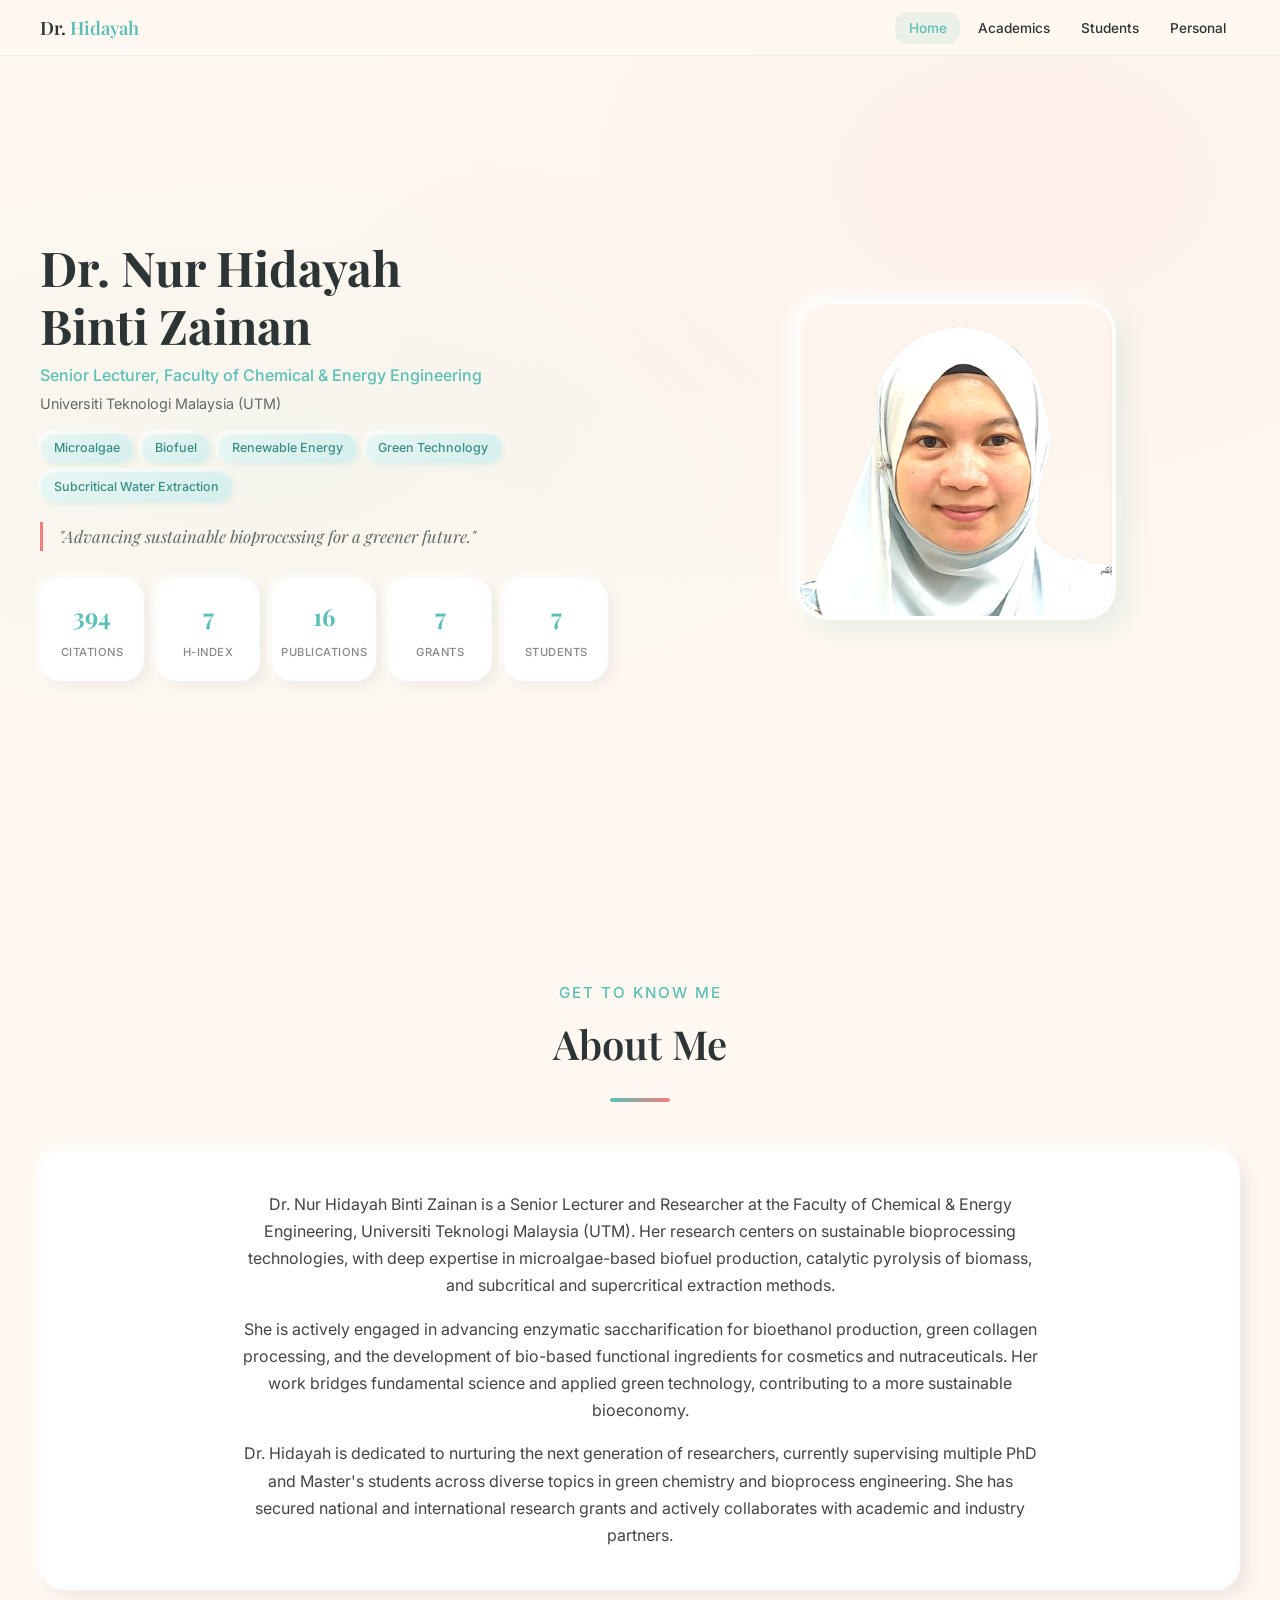
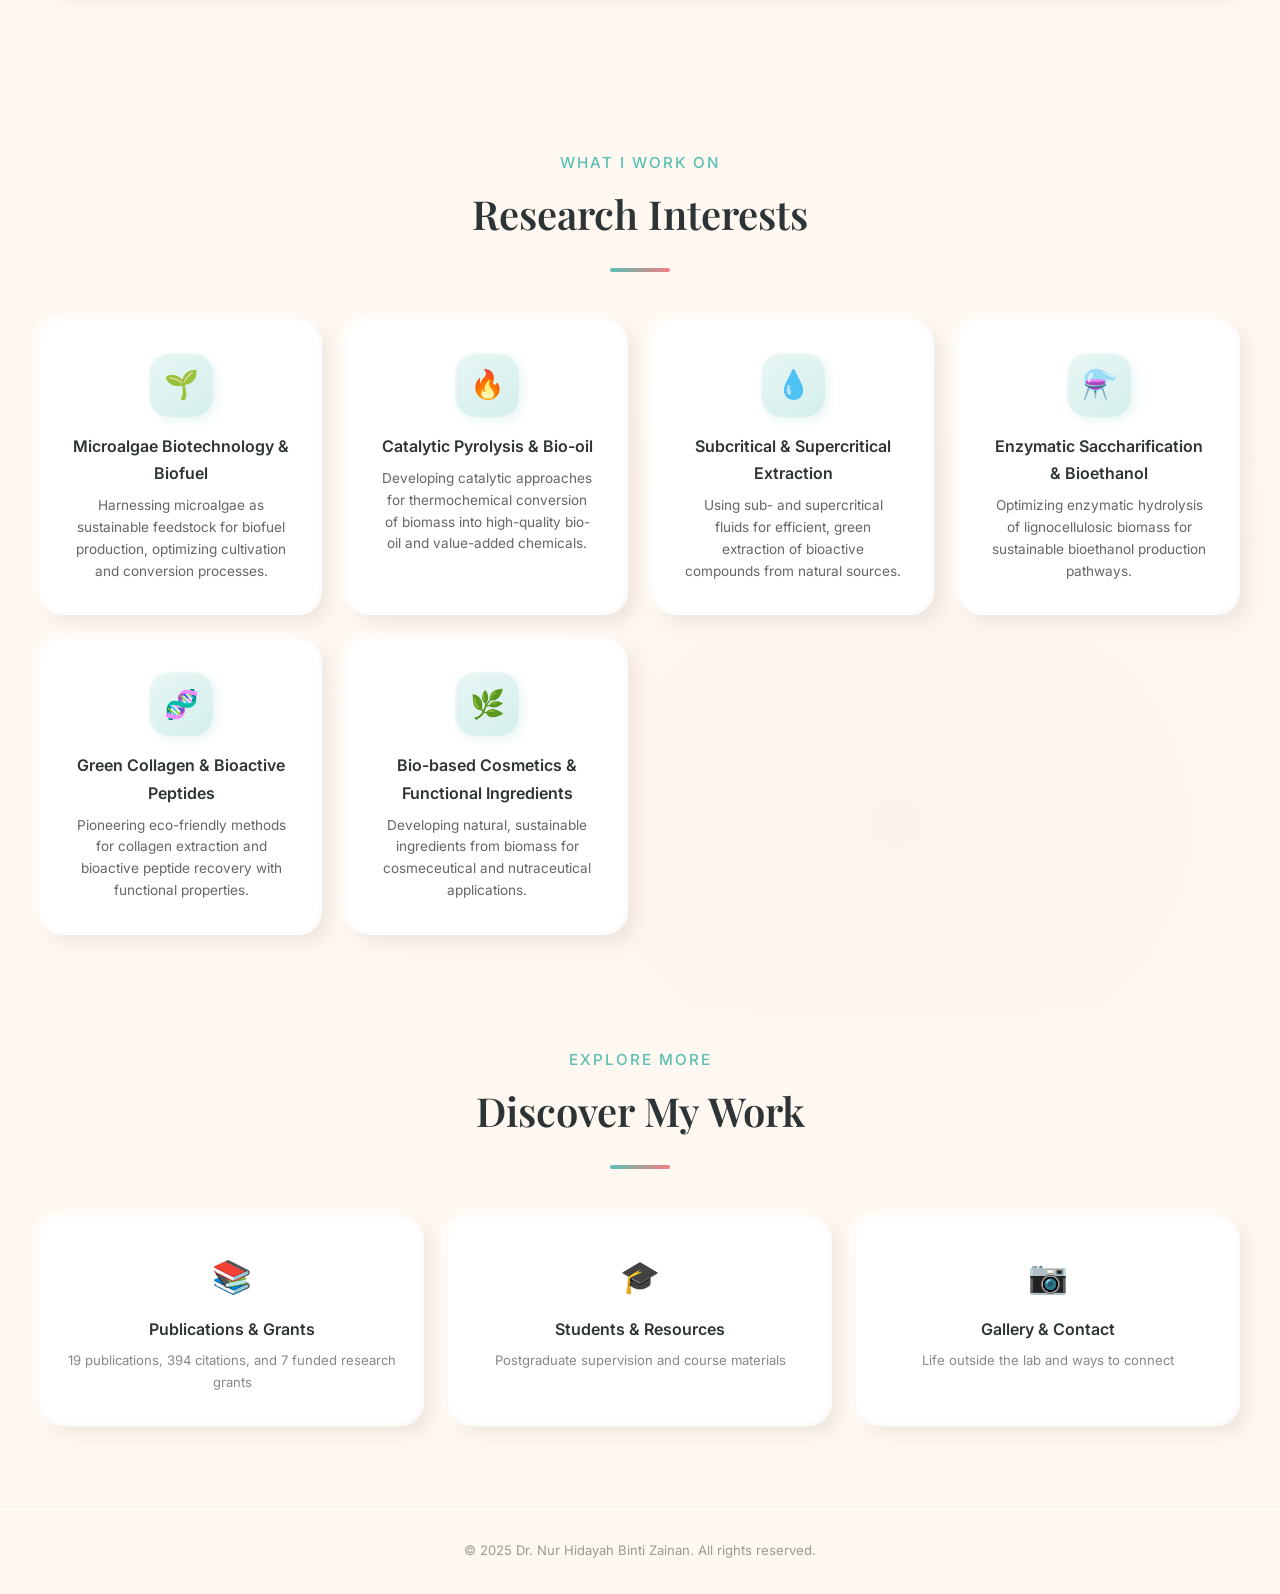
==== index.html @ 6f852b6f "Initial deploy: Dr. Nur Hidayah academic website Multi-page site with claymorphism design — Home, Ac" ====
<!DOCTYPE html>
<html lang="en">
<head>
  <meta charset="UTF-8" />
  <meta name="viewport" content="width=device-width, initial-scale=1.0" />
  <title>Dr. Nur Hidayah Binti Zainan — Senior Lecturer &amp; Researcher, UTM</title>
  <meta name="description" content="Academic profile of Dr. Nur Hidayah Binti Zainan, Senior Lecturer at Universiti Teknologi Malaysia specializing in microalgae biotechnology, biofuel, and green technology." />
  <link rel="preconnect" href="https://fonts.googleapis.com" />
  <link rel="preconnect" href="https://fonts.gstatic.com" crossorigin />
  <link href="https://fonts.googleapis.com/css2?family=Inter:wght@300;400;500;600;700&family=Playfair+Display:wght@500;600;700&display=swap" rel="stylesheet" />
  <link rel="stylesheet" href="styles.css" />
</head>
<body>

  <nav class="navbar" id="navbar">
    <div class="nav-inner">
      <a href="index.html" class="nav-brand">Dr. <span>Hidayah</span></a>
      <ul class="nav-links" id="navLinks">
        <li><a href="index.html">Home</a></li>
        <li><a href="academics.html">Academics</a></li>
        <li><a href="students.html">Students</a></li>
        <li><a href="personal.html">Personal</a></li>
      </ul>
      <button class="nav-toggle" id="navToggle" aria-label="Toggle navigation">
        <span></span><span></span><span></span>
      </button>
    </div>
  </nav>

  <!-- ===== HERO ===== -->
  <section class="hero" id="hero">
    <div class="container">
      <div class="hero-grid">
        <div class="hero-content">
          <h1>Dr. Nur Hidayah<br/>Binti Zainan</h1>
          <p class="title-line">Senior Lecturer, Faculty of Chemical &amp; Energy Engineering</p>
          <p class="affiliation">Universiti Teknologi Malaysia (UTM)</p>
          <div class="hero-keywords">
            <span class="keyword-tag">Microalgae</span>
            <span class="keyword-tag">Biofuel</span>
            <span class="keyword-tag">Renewable Energy</span>
            <span class="keyword-tag">Green Technology</span>
            <span class="keyword-tag">Subcritical Water Extraction</span>
          </div>
          <p class="hero-tagline">"Advancing sustainable bioprocessing for a greener future."</p>
          <div class="stat-cards">
            <div class="stat-card"><span class="stat-number">394</span><span class="stat-label">Citations</span></div>
            <div class="stat-card"><span class="stat-number">7</span><span class="stat-label">h-index</span></div>
            <div class="stat-card"><span class="stat-number">16</span><span class="stat-label">Publications</span></div>
            <div class="stat-card"><span class="stat-number">7</span><span class="stat-label">Grants</span></div>
            <div class="stat-card"><span class="stat-number">7</span><span class="stat-label">Students</span></div>
          </div>
        </div>
        <div class="hero-photo-wrapper">
          <img src="Profile_pic.png" alt="Dr. Nur Hidayah Binti Zainan" class="hero-photo" />
        </div>
      </div>
    </div>
  </section>

  <!-- ===== ABOUT ===== -->
  <section class="about" id="about">
    <div class="container">
      <div class="section-header reveal">
        <p class="section-subtitle">Get to Know Me</p>
        <h2 class="section-title">About Me</h2>
        <div class="underline-accent"></div>
      </div>
      <div class="about-card clay reveal">
        <div class="about-content">
          <p>Dr. Nur Hidayah Binti Zainan is a Senior Lecturer and Researcher at the Faculty of Chemical &amp; Energy Engineering, Universiti Teknologi Malaysia (UTM). Her research centers on sustainable bioprocessing technologies, with deep expertise in microalgae-based biofuel production, catalytic pyrolysis of biomass, and subcritical and supercritical extraction methods.</p>
          <p>She is actively engaged in advancing enzymatic saccharification for bioethanol production, green collagen processing, and the development of bio-based functional ingredients for cosmetics and nutraceuticals. Her work bridges fundamental science and applied green technology, contributing to a more sustainable bioeconomy.</p>
          <p>Dr. Hidayah is dedicated to nurturing the next generation of researchers, currently supervising multiple PhD and Master's students across diverse topics in green chemistry and bioprocess engineering. She has secured national and international research grants and actively collaborates with academic and industry partners.</p>
        </div>
      </div>
    </div>
  </section>

  <!-- ===== RESEARCH INTERESTS ===== -->
  <section class="research" id="research">
    <div class="container">
      <div class="section-header reveal">
        <p class="section-subtitle">What I Work On</p>
        <h2 class="section-title">Research Interests</h2>
        <div class="underline-accent"></div>
      </div>
      <div class="research-grid">
        <div class="research-card clay reveal">
          <div class="research-icon">&#127793;</div>
          <h3>Microalgae Biotechnology &amp; Biofuel</h3>
          <p>Harnessing microalgae as sustainable feedstock for biofuel production, optimizing cultivation and conversion processes.</p>
        </div>
        <div class="research-card clay reveal">
          <div class="research-icon">&#128293;</div>
          <h3>Catalytic Pyrolysis &amp; Bio-oil</h3>
          <p>Developing catalytic approaches for thermochemical conversion of biomass into high-quality bio-oil and value-added chemicals.</p>
        </div>
        <div class="research-card clay reveal">
          <div class="research-icon">&#128167;</div>
          <h3>Subcritical &amp; Supercritical Extraction</h3>
          <p>Using sub- and supercritical fluids for efficient, green extraction of bioactive compounds from natural sources.</p>
        </div>
        <div class="research-card clay reveal">
          <div class="research-icon">&#9879;&#65039;</div>
          <h3>Enzymatic Saccharification &amp; Bioethanol</h3>
          <p>Optimizing enzymatic hydrolysis of lignocellulosic biomass for sustainable bioethanol production pathways.</p>
        </div>
        <div class="research-card clay reveal">
          <div class="research-icon">&#129516;</div>
          <h3>Green Collagen &amp; Bioactive Peptides</h3>
          <p>Pioneering eco-friendly methods for collagen extraction and bioactive peptide recovery with functional properties.</p>
        </div>
        <div class="research-card clay reveal">
          <div class="research-icon">&#127807;</div>
          <h3>Bio-based Cosmetics &amp; Functional Ingredients</h3>
          <p>Developing natural, sustainable ingredients from biomass for cosmeceutical and nutraceutical applications.</p>
        </div>
      </div>
    </div>
  </section>

  <!-- ===== EXPLORE MORE ===== -->
  <section class="quick-links">
    <div class="container">
      <div class="section-header reveal">
        <p class="section-subtitle">Explore More</p>
        <h2 class="section-title">Discover My Work</h2>
        <div class="underline-accent"></div>
      </div>
      <div class="quick-grid reveal">
        <a href="academics.html" class="quick-card clay">
          <div class="quick-icon">&#128218;</div>
          <h3>Publications &amp; Grants</h3>
          <p>19 publications, 394 citations, and 7 funded research grants</p>
        </a>
        <a href="students.html" class="quick-card clay">
          <div class="quick-icon">&#127891;</div>
          <h3>Students &amp; Resources</h3>
          <p>Postgraduate supervision and course materials</p>
        </a>
        <a href="personal.html" class="quick-card clay">
          <div class="quick-icon">&#128247;</div>
          <h3>Gallery &amp; Contact</h3>
          <p>Life outside the lab and ways to connect</p>
        </a>
      </div>
    </div>
  </section>

  <footer class="footer">
    <p>&copy; 2025 Dr. Nur Hidayah Binti Zainan. All rights reserved.</p>
  </footer>

  <script src="script.js"></script>
</body>
</html>
---- styles.css ----
/* ===== RESET & BASE ===== */
*, *::before, *::after { margin: 0; padding: 0; box-sizing: border-box; }
html { scroll-behavior: smooth; scroll-padding-top: 80px; }
body {
  font-family: 'Inter', sans-serif;
  background: #FFF8F0;
  color: #2D3436;
  line-height: 1.7;
  -webkit-font-smoothing: antialiased;
}

/* ===== CLAYMORPHISM UTILITIES ===== */
.clay {
  background: #FFFFFF;
  border-radius: 24px;
  box-shadow:
    8px 8px 16px rgba(45, 52, 54, 0.08),
    -4px -4px 12px rgba(255, 255, 255, 0.9),
    inset 2px 2px 4px rgba(255, 255, 255, 0.6),
    inset -1px -1px 3px rgba(45, 52, 54, 0.04);
  border: 1px solid rgba(255, 255, 255, 0.7);
}
.clay-teal {
  background: linear-gradient(145deg, #e8f6f4, #d4efec);
  border-radius: 24px;
  box-shadow:
    8px 8px 16px rgba(91, 191, 181, 0.15),
    -4px -4px 12px rgba(255, 255, 255, 0.8),
    inset 2px 2px 4px rgba(255, 255, 255, 0.5),
    inset -1px -1px 3px rgba(91, 191, 181, 0.08);
  border: 1px solid rgba(255, 255, 255, 0.6);
}
.clay-coral {
  background: linear-gradient(145deg, #fde8e4, #fad5cd);
  border-radius: 24px;
  box-shadow:
    8px 8px 16px rgba(240, 128, 128, 0.12),
    -4px -4px 12px rgba(255, 255, 255, 0.8),
    inset 2px 2px 4px rgba(255, 255, 255, 0.5),
    inset -1px -1px 3px rgba(240, 128, 128, 0.06);
  border: 1px solid rgba(255, 255, 255, 0.6);
}
.clay-gold {
  background: linear-gradient(145deg, #f5eddd, #efe5d0);
  border-radius: 24px;
  box-shadow:
    8px 8px 16px rgba(212, 168, 83, 0.12),
    -4px -4px 12px rgba(255, 255, 255, 0.8),
    inset 2px 2px 4px rgba(255, 255, 255, 0.5),
    inset -1px -1px 3px rgba(212, 168, 83, 0.06);
  border: 1px solid rgba(255, 255, 255, 0.6);
}

/* ===== TYPOGRAPHY ===== */
h1, h2, h3 { font-family: 'Playfair Display', serif; color: #2D3436; }
.section-title {
  font-size: clamp(1.75rem, 4vw, 2.5rem);
  font-weight: 600;
  margin-bottom: 0.5rem;
  position: relative;
  display: inline-block;
}
.section-subtitle {
  color: #5BBFB5;
  font-size: 0.95rem;
  font-weight: 500;
  text-transform: uppercase;
  letter-spacing: 2px;
  margin-bottom: 0.25rem;
}
.section-header {
  text-align: center;
  margin-bottom: 3rem;
}
.section-header .underline-accent {
  width: 60px;
  height: 4px;
  background: linear-gradient(90deg, #5BBFB5, #F08080);
  border-radius: 2px;
  margin: 0.75rem auto 0;
}

/* ===== NAVIGATION ===== */
.navbar {
  position: fixed;
  top: 0;
  left: 0;
  width: 100%;
  z-index: 1000;
  padding: 0.75rem 2rem;
  transition: all 0.35s ease;
  background: rgba(255, 248, 240, 0.85);
  backdrop-filter: blur(16px);
  -webkit-backdrop-filter: blur(16px);
  border-bottom: 1px solid rgba(91, 191, 181, 0.1);
}
.navbar.scrolled {
  box-shadow: 0 4px 20px rgba(45, 52, 54, 0.06);
}
.nav-inner {
  max-width: 1200px;
  margin: 0 auto;
  display: flex;
  align-items: center;
  justify-content: space-between;
}
.nav-brand {
  font-family: 'Playfair Display', serif;
  font-size: 1.15rem;
  font-weight: 600;
  color: #2D3436;
  text-decoration: none;
}
.nav-brand span { color: #5BBFB5; }
.nav-links { display: flex; gap: 0.25rem; list-style: none; }
.nav-links a {
  text-decoration: none;
  color: #2D3436;
  font-size: 0.85rem;
  font-weight: 500;
  padding: 0.5rem 0.85rem;
  border-radius: 12px;
  transition: all 0.25s ease;
}
.nav-links a:hover,
.nav-links a.active {
  background: rgba(91, 191, 181, 0.12);
  color: #5BBFB5;
}
.nav-toggle {
  display: none;
  flex-direction: column;
  gap: 5px;
  background: none;
  border: none;
  cursor: pointer;
  padding: 4px;
}
.nav-toggle span {
  width: 24px;
  height: 2.5px;
  background: #2D3436;
  border-radius: 2px;
  transition: all 0.3s ease;
}

/* ===== SECTIONS ===== */
section { padding: 5rem 1.5rem; }
.container { max-width: 1200px; margin: 0 auto; }

/* ===== PAGE BANNER (for sub-pages) ===== */
.page-banner {
  padding-top: 120px;
  padding-bottom: 3rem;
  text-align: center;
  background:
    radial-gradient(ellipse at 20% 50%, rgba(91, 191, 181, 0.06) 0%, transparent 50%),
    radial-gradient(ellipse at 80% 20%, rgba(240, 128, 128, 0.05) 0%, transparent 50%),
    #FFF8F0;
}
.page-banner h1 {
  font-size: clamp(2rem, 5vw, 2.75rem);
  margin-bottom: 0.5rem;
}
.page-banner .banner-desc {
  color: #666;
  font-size: 1rem;
  max-width: 600px;
  margin: 0 auto;
}
.page-banner .underline-accent {
  width: 60px;
  height: 4px;
  background: linear-gradient(90deg, #5BBFB5, #F08080);
  border-radius: 2px;
  margin: 1rem auto 0;
}

/* ===== HERO ===== */
.hero {
  min-height: 100vh;
  display: flex;
  align-items: center;
  padding-top: 100px;
  background:
    radial-gradient(ellipse at 20% 50%, rgba(91, 191, 181, 0.06) 0%, transparent 50%),
    radial-gradient(ellipse at 80% 20%, rgba(240, 128, 128, 0.05) 0%, transparent 50%),
    #FFF8F0;
}
.hero-grid {
  display: grid;
  grid-template-columns: 1fr 1fr;
  gap: 4rem;
  align-items: center;
}
.hero-photo-wrapper { display: flex; justify-content: center; }
.hero-photo {
  width: 320px;
  height: 320px;
  border-radius: 32px;
  object-fit: cover;
  box-shadow:
    12px 12px 24px rgba(91, 191, 181, 0.15),
    -6px -6px 16px rgba(255, 255, 255, 0.9),
    inset 3px 3px 6px rgba(255, 255, 255, 0.4),
    inset -2px -2px 4px rgba(45, 52, 54, 0.04);
  border: 4px solid rgba(255, 255, 255, 0.8);
}
.hero-content h1 { font-size: clamp(2rem, 5vw, 3rem); line-height: 1.2; margin-bottom: 0.5rem; }
.hero-content .title-line { font-family: 'Inter', sans-serif; font-size: 1rem; font-weight: 500; color: #5BBFB5; margin-bottom: 0.15rem; }
.hero-content .affiliation { font-size: 0.9rem; color: #666; margin-bottom: 1rem; }
.hero-keywords { display: flex; flex-wrap: wrap; gap: 0.5rem; margin-bottom: 1.25rem; }
.keyword-tag {
  background: linear-gradient(145deg, #e8f6f4, #d4efec);
  color: #3a8f85;
  padding: 0.3rem 0.85rem;
  border-radius: 20px;
  font-size: 0.78rem;
  font-weight: 500;
  box-shadow: 3px 3px 6px rgba(91, 191, 181, 0.1), -2px -2px 4px rgba(255, 255, 255, 0.8), inset 1px 1px 2px rgba(255, 255, 255, 0.5);
}
.hero-tagline {
  font-family: 'Playfair Display', serif;
  font-style: italic;
  font-size: 1.05rem;
  color: #666;
  margin-bottom: 1.75rem;
  padding-left: 1rem;
  border-left: 3px solid #F08080;
}
.stat-cards { display: grid; grid-template-columns: repeat(auto-fit, minmax(100px, 1fr)); gap: 0.75rem; }
.stat-card {
  text-align: center;
  padding: 1rem 0.5rem;
  border-radius: 20px;
  background: #FFFFFF;
  box-shadow: 6px 6px 12px rgba(45, 52, 54, 0.06), -3px -3px 8px rgba(255, 255, 255, 0.9), inset 2px 2px 4px rgba(255, 255, 255, 0.5), inset -1px -1px 2px rgba(45, 52, 54, 0.03);
  border: 1px solid rgba(255, 255, 255, 0.7);
}
.stat-card .stat-number { font-family: 'Playfair Display', serif; font-size: 1.5rem; font-weight: 700; color: #5BBFB5; display: block; }
.stat-card .stat-label { font-size: 0.7rem; color: #888; font-weight: 500; text-transform: uppercase; letter-spacing: 0.5px; margin-top: 0.15rem; }

/* ===== ABOUT ===== */
.about { background: #FFF8F0; }
.about-content { max-width: 800px; margin: 0 auto; font-size: 1rem; color: #444; text-align: center; }
.about-card { padding: 2.5rem; }
.about-content p { margin-bottom: 1rem; }
.about-content p:last-child { margin-bottom: 0; }

/* ===== RESEARCH INTERESTS ===== */
.research {
  background: radial-gradient(ellipse at 70% 80%, rgba(240, 128, 128, 0.04) 0%, transparent 50%), #FFF8F0;
}
.research-grid { display: grid; grid-template-columns: repeat(auto-fit, minmax(280px, 1fr)); gap: 1.5rem; }
.research-card { padding: 2rem; text-align: center; transition: transform 0.3s ease; }
.research-card:hover { transform: translateY(-4px); }
.research-icon {
  width: 64px; height: 64px; border-radius: 20px;
  display: flex; align-items: center; justify-content: center;
  margin: 0 auto 1rem; font-size: 1.75rem;
  background: linear-gradient(145deg, #e8f6f4, #d4efec);
  box-shadow: 4px 4px 8px rgba(91, 191, 181, 0.12), -2px -2px 6px rgba(255, 255, 255, 0.9), inset 1px 1px 3px rgba(255, 255, 255, 0.5);
}
.research-card h3 { font-family: 'Inter', sans-serif; font-size: 1rem; font-weight: 600; margin-bottom: 0.5rem; }
.research-card p { font-size: 0.85rem; color: #666; line-height: 1.6; }

/* ===== QUICK LINKS (Home page) ===== */
.quick-links { background: #FFF8F0; padding-top: 2rem; }
.quick-grid { display: grid; grid-template-columns: repeat(auto-fit, minmax(220px, 1fr)); gap: 1.5rem; }
.quick-card {
  padding: 2rem 1.5rem;
  text-align: center;
  text-decoration: none;
  color: #2D3436;
  transition: transform 0.3s ease;
  display: block;
}
.quick-card:hover { transform: translateY(-4px); }
.quick-card .quick-icon { font-size: 2rem; margin-bottom: 0.75rem; }
.quick-card h3 { font-family: 'Inter', sans-serif; font-size: 1rem; font-weight: 600; margin-bottom: 0.35rem; }
.quick-card p { font-size: 0.82rem; color: #888; }

/* ===== PUBLICATIONS ===== */
.publications { background: #FFF8F0; }
.pub-controls { display: flex; gap: 1rem; margin-bottom: 2rem; flex-wrap: wrap; justify-content: center; }
.pub-search {
  padding: 0.75rem 1.25rem; border-radius: 16px;
  border: 1px solid rgba(91, 191, 181, 0.2); background: #FFFFFF;
  font-family: 'Inter', sans-serif; font-size: 0.9rem;
  width: 300px; max-width: 100%; outline: none;
  transition: all 0.3s ease;
  box-shadow: inset 2px 2px 4px rgba(45, 52, 54, 0.04), inset -1px -1px 3px rgba(255, 255, 255, 0.8);
}
.pub-search:focus {
  border-color: #5BBFB5;
  box-shadow: 0 0 0 3px rgba(91, 191, 181, 0.1), inset 2px 2px 4px rgba(45, 52, 54, 0.04);
}
.pub-filter-group { display: flex; gap: 0.5rem; flex-wrap: wrap; justify-content: center; }
.pub-filter-btn {
  padding: 0.5rem 1rem; border-radius: 14px; border: none;
  background: #FFFFFF; font-family: 'Inter', sans-serif;
  font-size: 0.8rem; font-weight: 500; color: #666;
  cursor: pointer; transition: all 0.25s ease;
  box-shadow: 4px 4px 8px rgba(45, 52, 54, 0.05), -2px -2px 6px rgba(255, 255, 255, 0.9), inset 1px 1px 2px rgba(255, 255, 255, 0.5);
}
.pub-filter-btn:hover { color: #5BBFB5; }
.pub-filter-btn.active {
  background: linear-gradient(145deg, #5BBFB5, #4aa89f); color: #fff;
  box-shadow: 4px 4px 8px rgba(91, 191, 181, 0.2), -2px -2px 6px rgba(255, 255, 255, 0.5);
}
.pub-list { display: flex; flex-direction: column; gap: 1rem; max-height: 900px; overflow-y: auto; padding-right: 0.5rem; }
.pub-list::-webkit-scrollbar { width: 6px; }
.pub-list::-webkit-scrollbar-track { background: transparent; }
.pub-list::-webkit-scrollbar-thumb { background: rgba(91, 191, 181, 0.3); border-radius: 3px; }
.pub-item {
  padding: 1.5rem; border-radius: 20px; background: #FFFFFF;
  box-shadow: 6px 6px 12px rgba(45, 52, 54, 0.05), -3px -3px 8px rgba(255, 255, 255, 0.9), inset 2px 2px 4px rgba(255, 255, 255, 0.5), inset -1px -1px 2px rgba(45, 52, 54, 0.02);
  border: 1px solid rgba(255, 255, 255, 0.7);
  transition: transform 0.25s ease, box-shadow 0.25s ease;
}
.pub-item:hover {
  transform: translateX(4px);
  box-shadow: 8px 8px 16px rgba(91, 191, 181, 0.1), -4px -4px 10px rgba(255, 255, 255, 0.9), inset 2px 2px 4px rgba(255, 255, 255, 0.5);
}
.pub-title { font-weight: 600; font-size: 0.95rem; margin-bottom: 0.35rem; color: #2D3436; line-height: 1.5; }
.pub-meta { font-size: 0.82rem; color: #888; display: flex; flex-wrap: wrap; gap: 0.75rem; align-items: center; }
.pub-year { background: linear-gradient(145deg, #e8f6f4, #d4efec); color: #3a8f85; padding: 0.15rem 0.6rem; border-radius: 8px; font-weight: 600; font-size: 0.75rem; }
.pub-journal { font-style: italic; }
.pub-citations { color: #D4A853; font-weight: 600; font-size: 0.8rem; }
.pub-citations svg { width: 14px; height: 14px; vertical-align: -2px; margin-right: 2px; }
.pub-count-info { text-align: center; margin-top: 1rem; font-size: 0.85rem; color: #888; }

/* ===== GRANTS ===== */
.grants {
  background: radial-gradient(ellipse at 30% 40%, rgba(91, 191, 181, 0.04) 0%, transparent 50%), #FFF8F0;
}
.grants-grid { display: grid; grid-template-columns: repeat(auto-fit, minmax(340px, 1fr)); gap: 1.5rem; }
.grant-card { padding: 1.75rem; transition: transform 0.3s ease; }
.grant-card:hover { transform: translateY(-3px); }
.grant-card h3 { font-family: 'Inter', sans-serif; font-size: 0.95rem; font-weight: 600; line-height: 1.5; margin-bottom: 0.75rem; }
.grant-tags { display: flex; flex-wrap: wrap; gap: 0.5rem; margin-bottom: 0.5rem; }
.grant-tag { font-size: 0.72rem; font-weight: 600; padding: 0.25rem 0.7rem; border-radius: 10px; text-transform: uppercase; letter-spacing: 0.5px; }
.grant-tag.frgs { background: linear-gradient(145deg, #e8f6f4, #d4efec); color: #3a8f85; }
.grant-tag.utmr { background: linear-gradient(145deg, #fde8e4, #fad5cd); color: #c46b6b; }
.grant-tag.govt { background: linear-gradient(145deg, #f5eddd, #efe5d0); color: #b8923a; }
.grant-year { font-size: 0.82rem; color: #888; font-weight: 500; }

/* ===== SUPERVISION ===== */
.supervision { background: #FFF8F0; }
.sup-section-label {
  font-family: 'Inter', sans-serif; font-size: 0.85rem; font-weight: 600;
  text-transform: uppercase; letter-spacing: 2px; color: #5BBFB5;
  margin-bottom: 1.25rem; padding-bottom: 0.5rem;
  border-bottom: 2px solid rgba(91, 191, 181, 0.15);
}
.sup-grid { display: grid; grid-template-columns: repeat(auto-fit, minmax(320px, 1fr)); gap: 1.25rem; margin-bottom: 3rem; }
.sup-card { padding: 1.5rem; transition: transform 0.3s ease; }
.sup-card:hover { transform: translateY(-3px); }
.sup-card .sup-name { font-weight: 600; font-size: 0.95rem; margin-bottom: 0.3rem; }
.sup-card .sup-role { font-size: 0.78rem; font-weight: 600; padding: 0.15rem 0.6rem; border-radius: 8px; display: inline-block; margin-bottom: 0.5rem; }
.sup-role.supervisor { background: linear-gradient(145deg, #e8f6f4, #d4efec); color: #3a8f85; }
.sup-role.cosupervisor { background: linear-gradient(145deg, #fde8e4, #fad5cd); color: #c46b6b; }
.sup-card .sup-topic { font-size: 0.85rem; color: #666; line-height: 1.5; }
.sup-card .sup-status { font-size: 0.78rem; font-weight: 500; margin-top: 0.5rem; }
.sup-status.ongoing { color: #5BBFB5; }
.sup-status.graduated { color: #D4A853; }

/* ===== COURSE RESOURCES ===== */
.courses {
  background: radial-gradient(ellipse at 60% 70%, rgba(212, 168, 83, 0.04) 0%, transparent 50%), #FFF8F0;
}
.courses-grid { display: grid; grid-template-columns: repeat(auto-fit, minmax(340px, 1fr)); gap: 1.5rem; }
.course-card { padding: 2rem; transition: transform 0.3s ease; }
.course-card:hover { transform: translateY(-3px); }
.course-header { display: flex; justify-content: space-between; align-items: flex-start; margin-bottom: 1rem; gap: 1rem; }
.course-header h3 { font-family: 'Inter', sans-serif; font-size: 1rem; font-weight: 600; line-height: 1.4; }
.course-code {
  font-size: 0.72rem; font-weight: 600; padding: 0.25rem 0.7rem;
  border-radius: 10px; text-transform: uppercase; letter-spacing: 0.5px;
  background: linear-gradient(145deg, #e8f6f4, #d4efec); color: #3a8f85;
  white-space: nowrap;
}
.course-sem { font-size: 0.8rem; color: #888; margin-bottom: 1rem; font-weight: 500; }
.resource-list { list-style: none; display: flex; flex-direction: column; gap: 0.6rem; }
.resource-item {
  display: flex; align-items: center; gap: 0.75rem;
  padding: 0.65rem 1rem; border-radius: 14px;
  background: rgba(255, 248, 240, 0.6);
  border: 1px solid rgba(91, 191, 181, 0.08);
  transition: all 0.25s ease;
}
.resource-item:hover { background: rgba(91, 191, 181, 0.06); border-color: rgba(91, 191, 181, 0.15); }
.resource-icon { font-size: 1.1rem; flex-shrink: 0; width: 28px; text-align: center; }
.resource-info { flex: 1; min-width: 0; }
.resource-info .resource-name { font-size: 0.85rem; font-weight: 500; color: #2D3436; }
.resource-info .resource-type { font-size: 0.72rem; color: #888; }
.resource-link {
  font-size: 0.78rem; font-weight: 600; color: #5BBFB5; text-decoration: none;
  padding: 0.3rem 0.75rem; border-radius: 10px;
  background: linear-gradient(145deg, #e8f6f4, #d4efec);
  transition: all 0.25s ease; white-space: nowrap;
}
.resource-link:hover { transform: translateY(-1px); }
.course-toggle {
  display: block; width: 100%; margin-top: 0.75rem;
  padding: 0.5rem; border: none; background: none;
  font-family: 'Inter', sans-serif; font-size: 0.8rem;
  font-weight: 500; color: #5BBFB5; cursor: pointer;
  transition: color 0.25s ease;
}
.course-toggle:hover { color: #3a8f85; }
.resource-list.collapsed .resource-item:nth-child(n+4) { display: none; }

/* ===== GALLERY ===== */
.gallery {
  background: radial-gradient(ellipse at 60% 30%, rgba(212, 168, 83, 0.04) 0%, transparent 50%), #FFF8F0;
}
.gallery-grid { display: grid; grid-template-columns: repeat(auto-fit, minmax(280px, 1fr)); gap: 1.5rem; max-width: 700px; margin: 0 auto; }
.gallery-item {
  border-radius: 24px; overflow: hidden;
  box-shadow: 8px 8px 16px rgba(45, 52, 54, 0.08), -4px -4px 12px rgba(255, 255, 255, 0.9), inset 2px 2px 4px rgba(255, 255, 255, 0.6);
  border: 3px solid rgba(255, 255, 255, 0.8);
}
.gallery-item img { width: 100%; height: 260px; object-fit: cover; display: block; transition: transform 0.4s ease; }
.gallery-item:hover img { transform: scale(1.04); }
.gallery-caption { padding: 1rem 1.25rem; background: #FFFFFF; font-size: 0.85rem; color: #666; text-align: center; }

/* ===== CONTACT ===== */
.contact {
  background: radial-gradient(ellipse at 50% 80%, rgba(91, 191, 181, 0.05) 0%, transparent 50%), #FFF8F0;
}
.contact-grid { display: grid; grid-template-columns: 1fr 1fr; gap: 2.5rem; align-items: start; }
.contact-form { padding: 2rem; }
.form-group { margin-bottom: 1.25rem; }
.form-group label { display: block; font-size: 0.82rem; font-weight: 600; color: #2D3436; margin-bottom: 0.4rem; }
.form-group input,
.form-group textarea {
  width: 100%; padding: 0.75rem 1rem; border-radius: 14px;
  border: 1px solid rgba(91, 191, 181, 0.15);
  background: rgba(255, 248, 240, 0.6);
  font-family: 'Inter', sans-serif; font-size: 0.9rem; color: #2D3436;
  outline: none; transition: all 0.3s ease;
  box-shadow: inset 2px 2px 4px rgba(45, 52, 54, 0.03), inset -1px -1px 3px rgba(255, 255, 255, 0.8);
}
.form-group input:focus,
.form-group textarea:focus {
  border-color: #5BBFB5;
  box-shadow: 0 0 0 3px rgba(91, 191, 181, 0.1), inset 2px 2px 4px rgba(45, 52, 54, 0.03);
}
.form-group textarea { resize: vertical; min-height: 120px; }
.form-submit {
  width: 100%; padding: 0.85rem; border-radius: 16px; border: none;
  background: linear-gradient(145deg, #5BBFB5, #4aa89f); color: #fff;
  font-family: 'Inter', sans-serif; font-size: 0.95rem; font-weight: 600;
  cursor: pointer; transition: all 0.3s ease;
  box-shadow: 6px 6px 12px rgba(91, 191, 181, 0.2), -3px -3px 8px rgba(255, 255, 255, 0.5), inset 2px 2px 4px rgba(255, 255, 255, 0.2);
}
.form-submit:hover {
  transform: translateY(-2px);
  box-shadow: 8px 8px 16px rgba(91, 191, 181, 0.25), -4px -4px 10px rgba(255, 255, 255, 0.5);
}
.contact-info { padding: 2rem; }
.contact-info h3 { font-family: 'Inter', sans-serif; font-size: 1.1rem; font-weight: 600; margin-bottom: 1.25rem; }
.contact-detail { display: flex; gap: 1rem; margin-bottom: 1.25rem; align-items: flex-start; }
.contact-icon {
  width: 44px; height: 44px; border-radius: 14px;
  display: flex; align-items: center; justify-content: center; flex-shrink: 0;
  background: linear-gradient(145deg, #e8f6f4, #d4efec);
  box-shadow: 3px 3px 6px rgba(91, 191, 181, 0.1), -2px -2px 4px rgba(255, 255, 255, 0.9);
  font-size: 1.1rem;
}
.contact-detail p { font-size: 0.88rem; color: #555; line-height: 1.6; }
.contact-detail a { color: #5BBFB5; text-decoration: none; font-weight: 500; }
.contact-detail a:hover { text-decoration: underline; }
.contact-links { display: flex; gap: 0.75rem; margin-top: 1.5rem; flex-wrap: wrap; }
.contact-link-btn {
  padding: 0.6rem 1.2rem; border-radius: 14px; text-decoration: none;
  font-size: 0.82rem; font-weight: 600; transition: all 0.25s ease;
  display: inline-flex; align-items: center; gap: 0.4rem;
}
.contact-link-btn.scholar {
  background: linear-gradient(145deg, #e8f6f4, #d4efec); color: #3a8f85;
  box-shadow: 4px 4px 8px rgba(91, 191, 181, 0.1), -2px -2px 6px rgba(255, 255, 255, 0.8);
}
.contact-link-btn.utm {
  background: linear-gradient(145deg, #fde8e4, #fad5cd); color: #c46b6b;
  box-shadow: 4px 4px 8px rgba(240, 128, 128, 0.1), -2px -2px 6px rgba(255, 255, 255, 0.8);
}
.contact-link-btn:hover { transform: translateY(-2px); }

/* ===== FOOTER ===== */
.footer {
  text-align: center; padding: 2rem 1.5rem; background: #FFF8F0;
  border-top: 1px solid rgba(91, 191, 181, 0.1);
  font-size: 0.82rem; color: #999;
}

/* ===== SCROLL ANIMATIONS ===== */
.reveal { opacity: 0; transform: translateY(30px); transition: opacity 0.7s ease, transform 0.7s ease; }
.reveal.visible { opacity: 1; transform: translateY(0); }

/* ===== RESPONSIVE ===== */
@media (max-width: 900px) {
  .hero-grid { grid-template-columns: 1fr; text-align: center; gap: 2rem; }
  .hero-photo-wrapper { order: -1; }
  .hero-photo { width: 240px; height: 240px; }
  .hero-keywords { justify-content: center; }
  .hero-tagline { text-align: center; border-left: none; border-top: 3px solid #F08080; padding-left: 0; padding-top: 0.75rem; }
  .stat-cards { grid-template-columns: repeat(3, 1fr); }
  .contact-grid { grid-template-columns: 1fr; }
  .grants-grid { grid-template-columns: 1fr; }
  .courses-grid { grid-template-columns: 1fr; }
}
@media (max-width: 768px) {
  .nav-links {
    position: fixed; top: 0; right: -100%; width: 260px; height: 100vh;
    background: rgba(255, 248, 240, 0.98); backdrop-filter: blur(20px);
    flex-direction: column; padding: 5rem 1.5rem 2rem;
    transition: right 0.35s ease; box-shadow: -4px 0 20px rgba(0, 0, 0, 0.05);
  }
  .nav-links.open { right: 0; }
  .nav-toggle { display: flex; }
  section { padding: 3.5rem 1rem; }
  .stat-cards { grid-template-columns: repeat(2, 1fr); }
  .sup-grid { grid-template-columns: 1fr; }
  .page-banner { padding-top: 100px; }
}
@media (max-width: 480px) {
  .stat-cards { grid-template-columns: repeat(2, 1fr); }
  .hero-photo { width: 200px; height: 200px; }
  .pub-search { width: 100%; }
  .quick-grid { grid-template-columns: 1fr; }
}
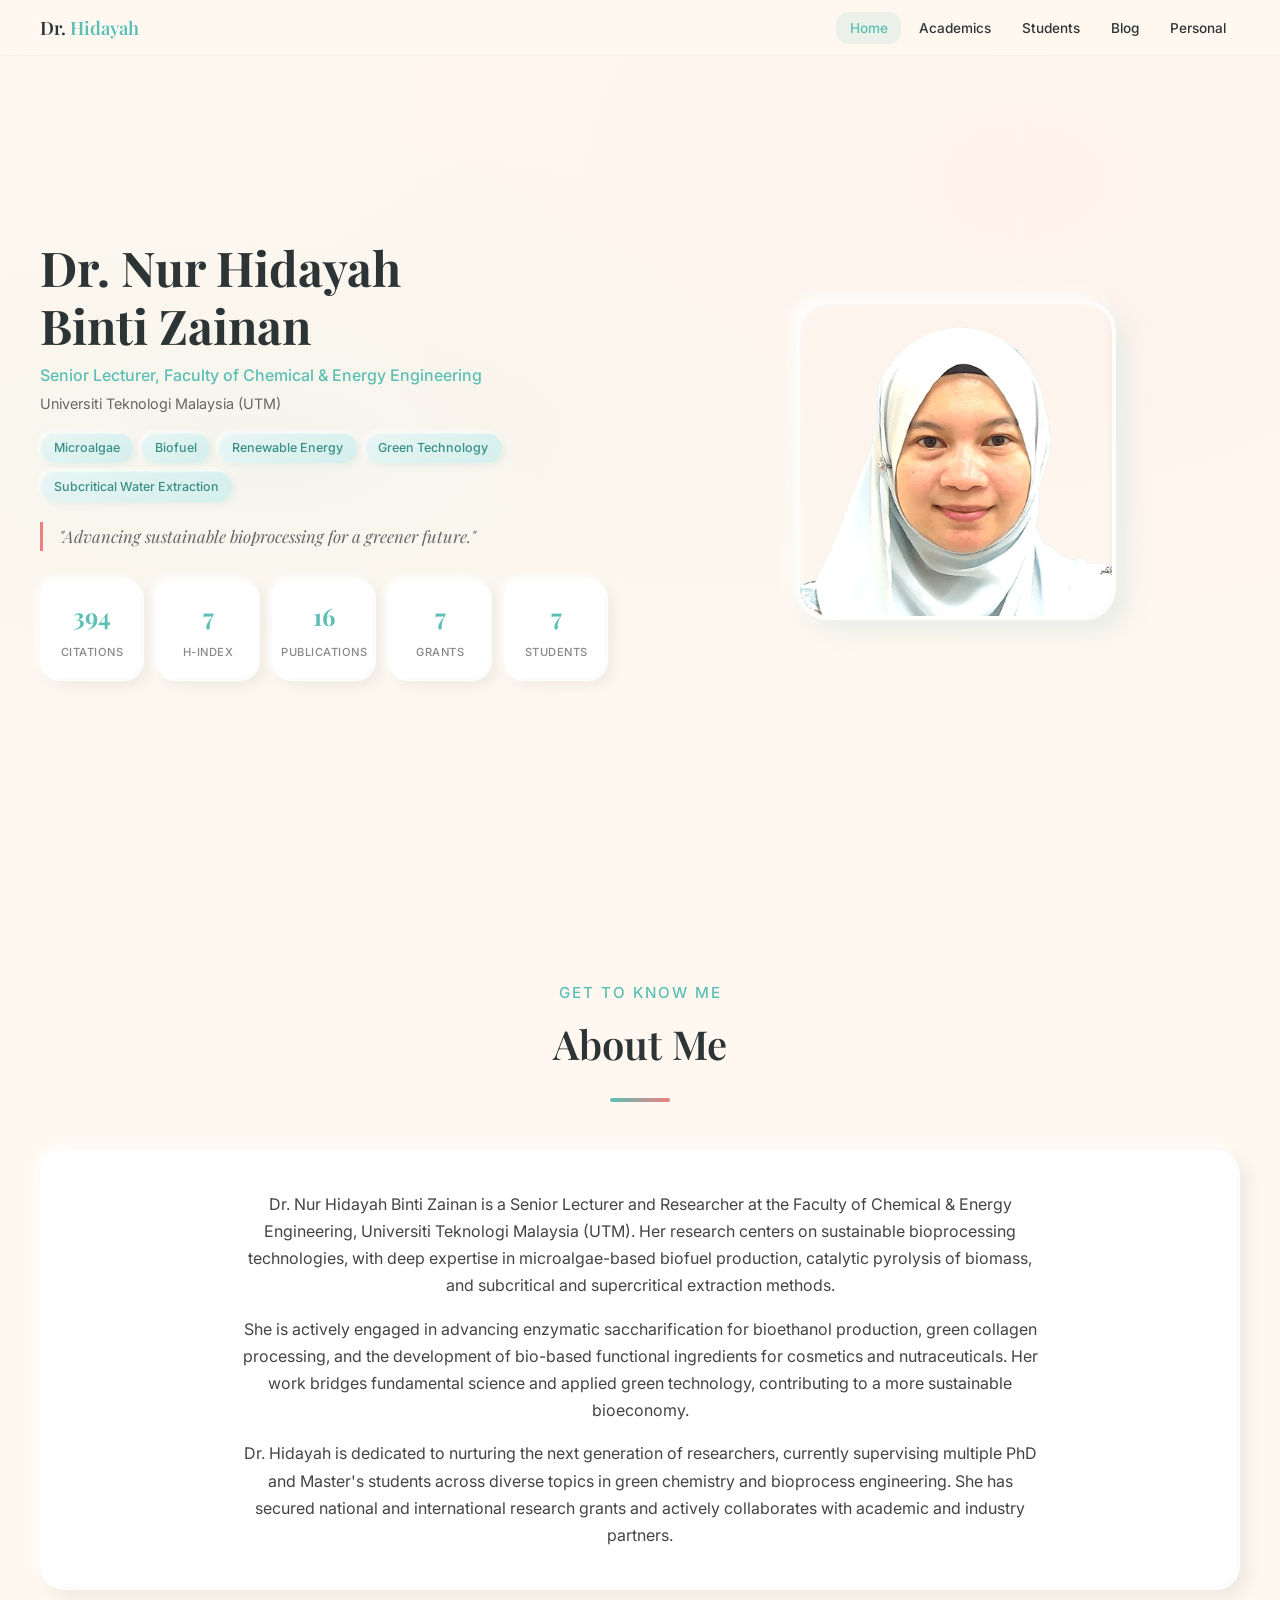
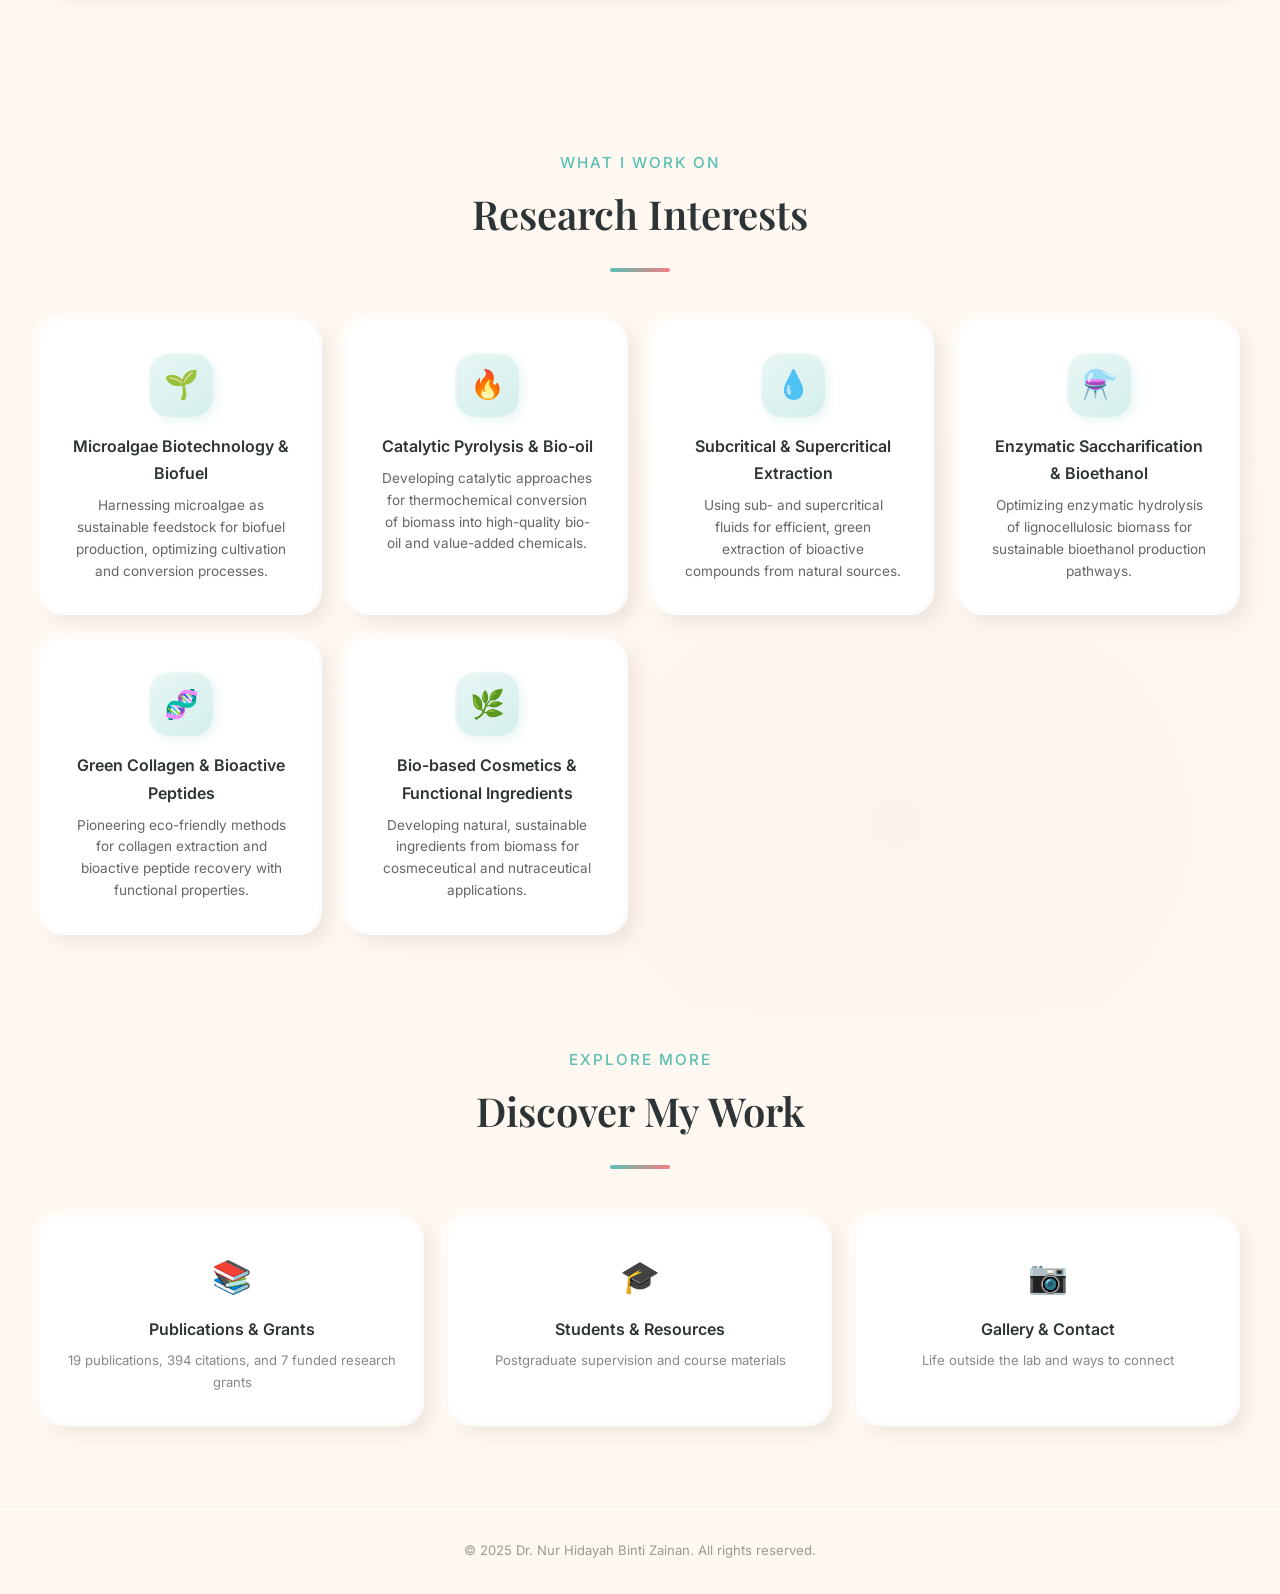
==== commit 3b9d9a92: "Add blog page with SAF & microalgae post" ====
--- a/index.html
+++ b/index.html
@@ -19,6 +19,7 @@
         <li><a href="index.html">Home</a></li>
         <li><a href="academics.html">Academics</a></li>
         <li><a href="students.html">Students</a></li>
+        <li><a href="blog.html">Blog</a></li>
         <li><a href="personal.html">Personal</a></li>
       </ul>
       <button class="nav-toggle" id="navToggle" aria-label="Toggle navigation">
--- a/styles.css
+++ b/styles.css
@@ -411,6 +411,204 @@
 .course-toggle:hover { color: #3a8f85; }
 .resource-list.collapsed .resource-item:nth-child(n+4) { display: none; }
 
+/* ===== BLOG LISTING ===== */
+.blog { background: #FFF8F0; }
+.blog-grid {
+  display: grid;
+  grid-template-columns: repeat(auto-fit, minmax(340px, 1fr));
+  gap: 2rem;
+  max-width: 1100px;
+  margin: 0 auto;
+}
+.blog-card {
+  padding: 0;
+  overflow: hidden;
+  transition: transform 0.35s ease, box-shadow 0.35s ease;
+  display: flex;
+  flex-direction: column;
+}
+.blog-card:hover {
+  transform: translateY(-5px);
+  box-shadow: 12px 12px 24px rgba(91, 191, 181, 0.15), -4px -4px 14px rgba(255, 255, 255, 0.9);
+}
+.blog-thumb {
+  height: 200px;
+  background: linear-gradient(135deg, #5BBFB5 0%, #4aa89f 35%, #70c9a8 65%, #D4A853 100%);
+  position: relative;
+  overflow: hidden;
+  display: flex;
+  align-items: center;
+  justify-content: center;
+  font-size: 4rem;
+}
+.blog-thumb::before {
+  content: '';
+  position: absolute;
+  inset: 0;
+  background:
+    radial-gradient(ellipse at 20% 30%, rgba(255, 255, 255, 0.25) 0%, transparent 45%),
+    radial-gradient(ellipse at 80% 70%, rgba(255, 255, 255, 0.15) 0%, transparent 45%);
+}
+.blog-thumb span { position: relative; filter: drop-shadow(0 4px 12px rgba(0,0,0,0.12)); }
+.blog-body { padding: 1.75rem 1.85rem 1.85rem; display: flex; flex-direction: column; flex: 1; }
+.blog-meta {
+  display: flex;
+  gap: 0.75rem;
+  align-items: center;
+  margin-bottom: 0.85rem;
+  flex-wrap: wrap;
+}
+.blog-tag {
+  font-size: 0.7rem;
+  font-weight: 600;
+  letter-spacing: 0.5px;
+  text-transform: uppercase;
+  padding: 0.25rem 0.75rem;
+  border-radius: 10px;
+  background: linear-gradient(145deg, #e8f6f4, #d4efec);
+  color: #3a8f85;
+}
+.blog-date { font-size: 0.78rem; color: #888; font-weight: 500; }
+.blog-card h2 {
+  font-family: 'Playfair Display', serif;
+  font-size: 1.4rem;
+  line-height: 1.3;
+  margin-bottom: 0.75rem;
+  color: #2D3436;
+}
+.blog-excerpt {
+  font-size: 0.9rem;
+  color: #555;
+  line-height: 1.7;
+  margin-bottom: 1.25rem;
+  flex: 1;
+}
+.blog-read-more {
+  display: inline-flex;
+  align-items: center;
+  gap: 0.4rem;
+  text-decoration: none;
+  font-size: 0.85rem;
+  font-weight: 600;
+  color: #5BBFB5;
+  padding: 0.55rem 1.1rem;
+  border-radius: 14px;
+  background: linear-gradient(145deg, #e8f6f4, #d4efec);
+  box-shadow: 4px 4px 8px rgba(91, 191, 181, 0.12), -2px -2px 6px rgba(255, 255, 255, 0.8), inset 1px 1px 2px rgba(255, 255, 255, 0.5);
+  transition: all 0.25s ease;
+  align-self: flex-start;
+}
+.blog-read-more:hover {
+  transform: translateX(3px);
+  color: #3a8f85;
+}
+.blog-read-more .arrow { transition: transform 0.25s ease; }
+.blog-read-more:hover .arrow { transform: translateX(3px); }
+
+/* ===== BLOG POST (Single article) ===== */
+.blog-post {
+  background: #FFF8F0;
+  padding-top: 7rem;
+  padding-bottom: 5rem;
+}
+.blog-post-container { max-width: 780px; margin: 0 auto; padding: 0 1.5rem; }
+.blog-back {
+  display: inline-flex;
+  align-items: center;
+  gap: 0.4rem;
+  text-decoration: none;
+  font-size: 0.85rem;
+  font-weight: 500;
+  color: #5BBFB5;
+  margin-bottom: 2rem;
+  transition: transform 0.25s ease;
+}
+.blog-back:hover { transform: translateX(-3px); color: #3a8f85; }
+.blog-post-header { text-align: center; margin-bottom: 2.5rem; }
+.blog-post-header .blog-meta { justify-content: center; margin-bottom: 1rem; }
+.blog-post-header h1 {
+  font-size: clamp(1.9rem, 4.5vw, 2.75rem);
+  line-height: 1.25;
+  margin-bottom: 1rem;
+  color: #2D3436;
+}
+.blog-post-header .underline-accent {
+  width: 60px;
+  height: 4px;
+  background: linear-gradient(90deg, #5BBFB5, #F08080);
+  border-radius: 2px;
+  margin: 1rem auto 0;
+}
+.blog-post-hero {
+  height: 280px;
+  border-radius: 28px;
+  background: linear-gradient(135deg, #5BBFB5 0%, #4aa89f 35%, #70c9a8 65%, #D4A853 100%);
+  margin-bottom: 3rem;
+  position: relative;
+  overflow: hidden;
+  display: flex;
+  align-items: center;
+  justify-content: center;
+  font-size: 6rem;
+  box-shadow: 10px 10px 24px rgba(91, 191, 181, 0.18), -4px -4px 14px rgba(255, 255, 255, 0.9), inset 3px 3px 6px rgba(255, 255, 255, 0.35);
+  border: 3px solid rgba(255, 255, 255, 0.75);
+}
+.blog-post-hero::before {
+  content: '';
+  position: absolute;
+  inset: 0;
+  background:
+    radial-gradient(ellipse at 20% 30%, rgba(255, 255, 255, 0.25) 0%, transparent 45%),
+    radial-gradient(ellipse at 80% 70%, rgba(255, 255, 255, 0.15) 0%, transparent 45%);
+}
+.blog-post-hero span { position: relative; filter: drop-shadow(0 6px 16px rgba(0,0,0,0.15)); }
+.blog-content {
+  font-size: 1.02rem;
+  color: #3a3f42;
+  line-height: 1.85;
+}
+.blog-content p { margin-bottom: 1.35rem; }
+.blog-content h2 {
+  font-family: 'Playfair Display', serif;
+  font-size: clamp(1.3rem, 3vw, 1.65rem);
+  font-weight: 600;
+  color: #2D3436;
+  margin-top: 2.5rem;
+  margin-bottom: 1rem;
+  padding-left: 1rem;
+  border-left: 4px solid #5BBFB5;
+}
+.blog-content h3 {
+  font-family: 'Inter', sans-serif;
+  font-size: 1.05rem;
+  font-weight: 600;
+  color: #2D3436;
+  margin-top: 1.75rem;
+  margin-bottom: 0.75rem;
+}
+.blog-content ol,
+.blog-content ul { margin: 1rem 0 1.5rem 1.5rem; }
+.blog-content li { margin-bottom: 0.6rem; }
+.blog-content strong { color: #2D3436; font-weight: 600; }
+.blog-content em { color: #3a8f85; font-style: italic; }
+.blog-callout {
+  padding: 1.5rem 1.75rem;
+  margin: 1.75rem 0;
+  border-radius: 18px;
+  background: linear-gradient(145deg, #e8f6f4, #d4efec);
+  box-shadow: 6px 6px 12px rgba(91, 191, 181, 0.1), -3px -3px 8px rgba(255, 255, 255, 0.85), inset 2px 2px 4px rgba(255, 255, 255, 0.5);
+  font-size: 0.95rem;
+  color: #3a5a57;
+  font-style: italic;
+}
+.blog-footer-card {
+  margin-top: 3.5rem;
+  padding: 2rem 2.25rem;
+  text-align: center;
+}
+.blog-footer-card p { font-size: 0.92rem; color: #666; margin-bottom: 1rem; }
+.blog-footer-card .blog-back { margin-bottom: 0; }
+
 /* ===== GALLERY ===== */
 .gallery {
   background: radial-gradient(ellipse at 60% 30%, rgba(212, 168, 83, 0.04) 0%, transparent 50%), #FFF8F0;
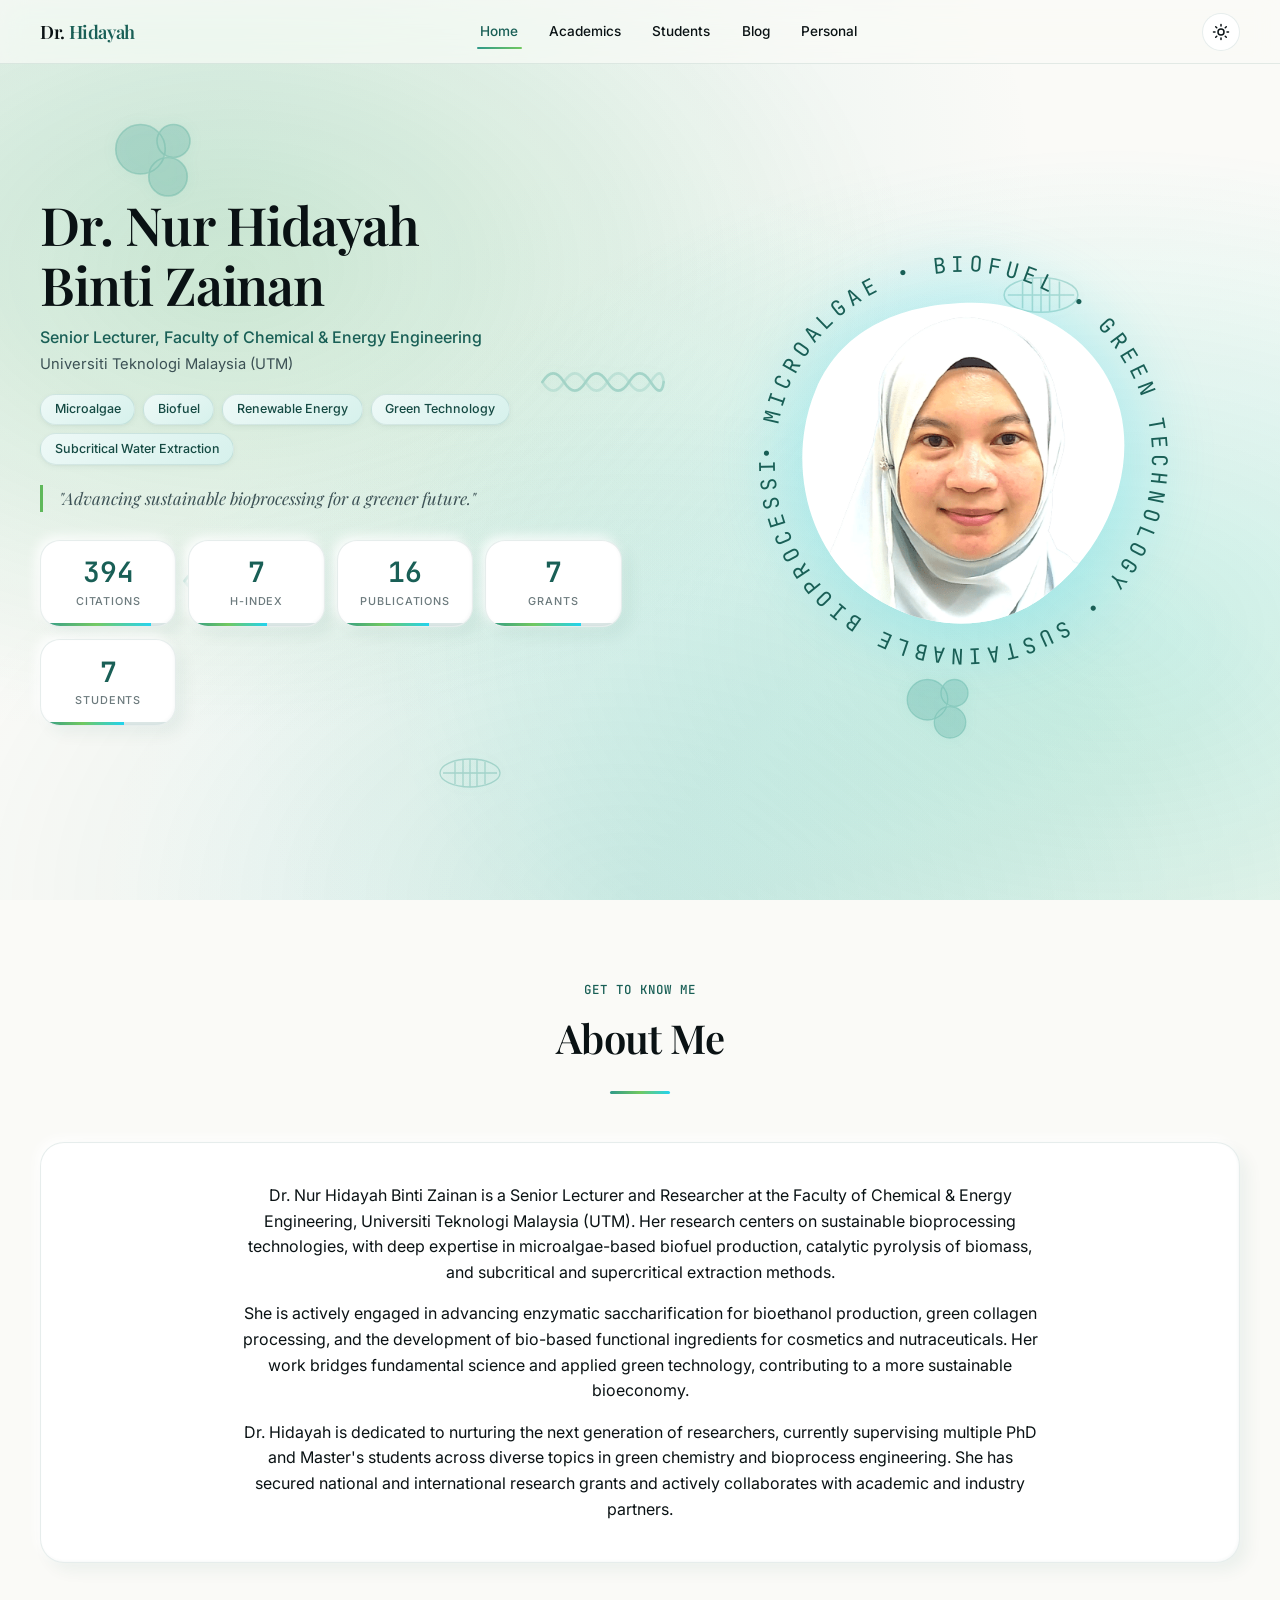
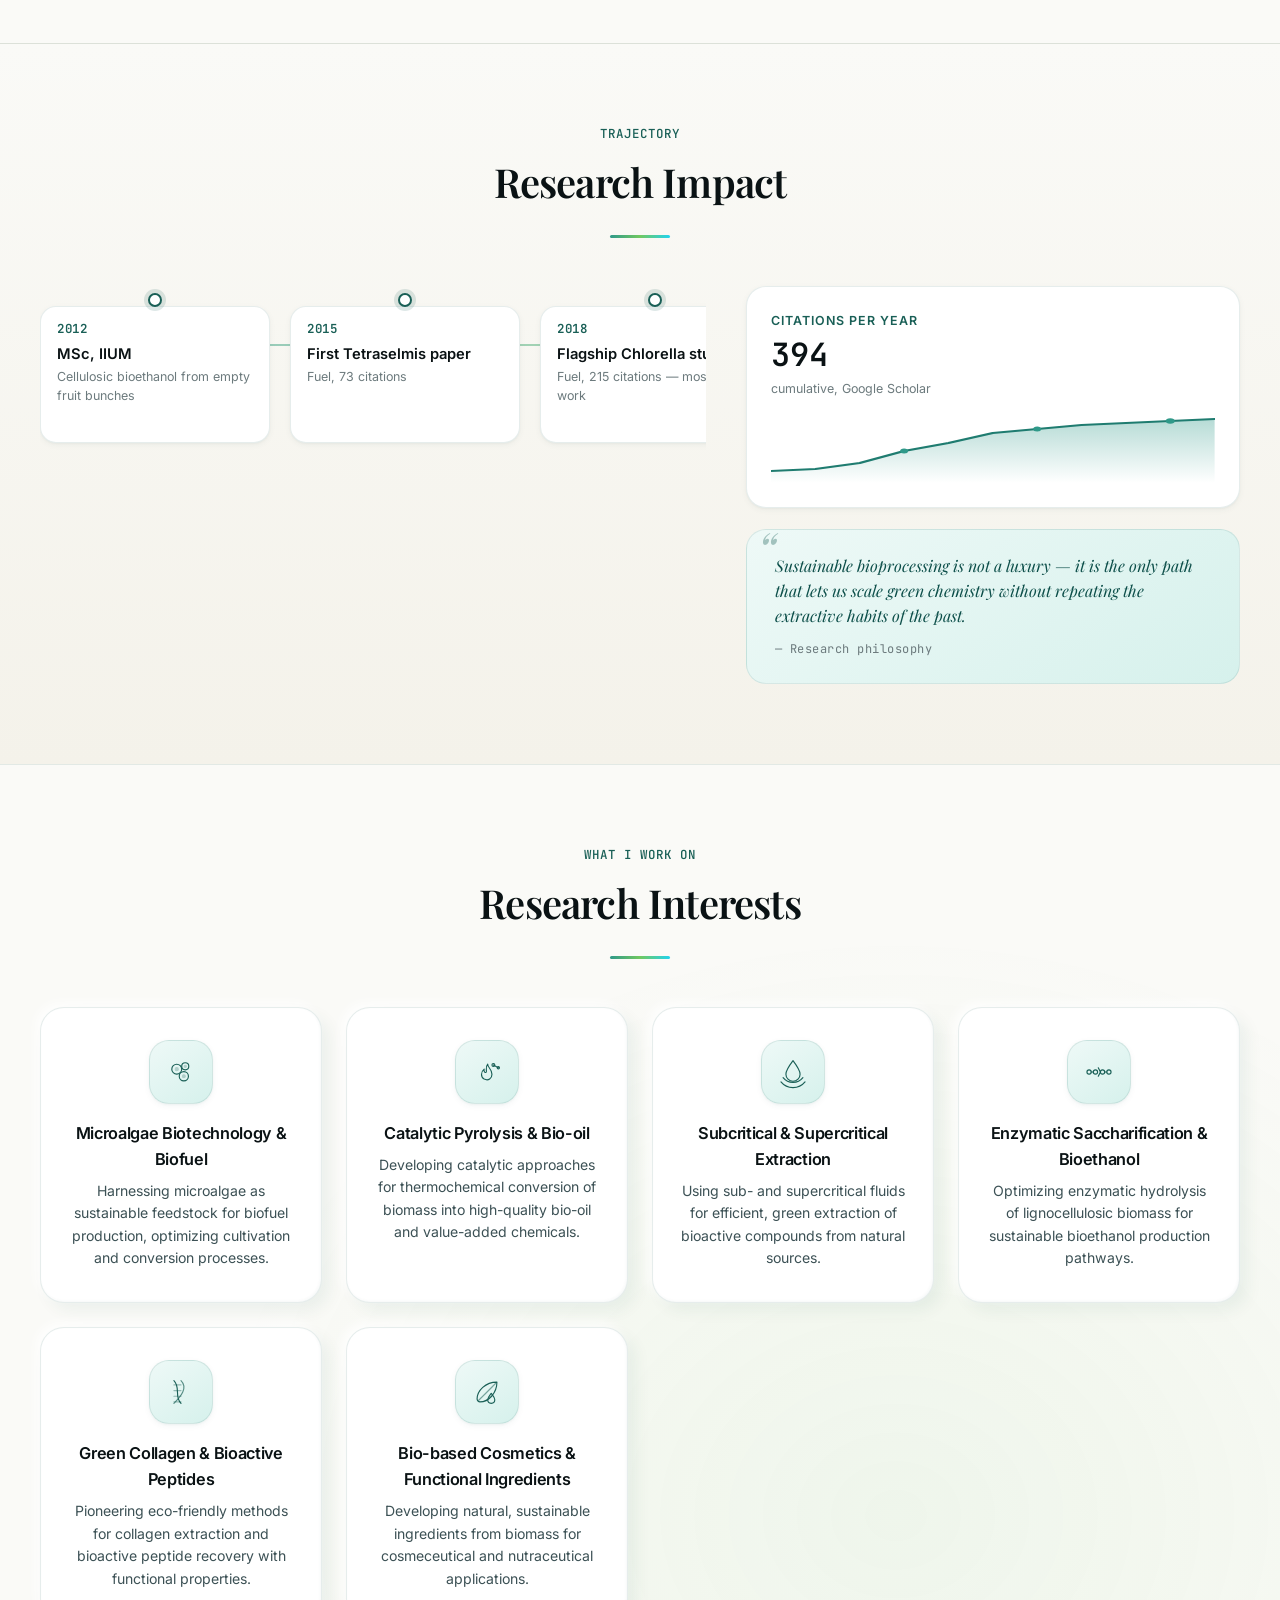
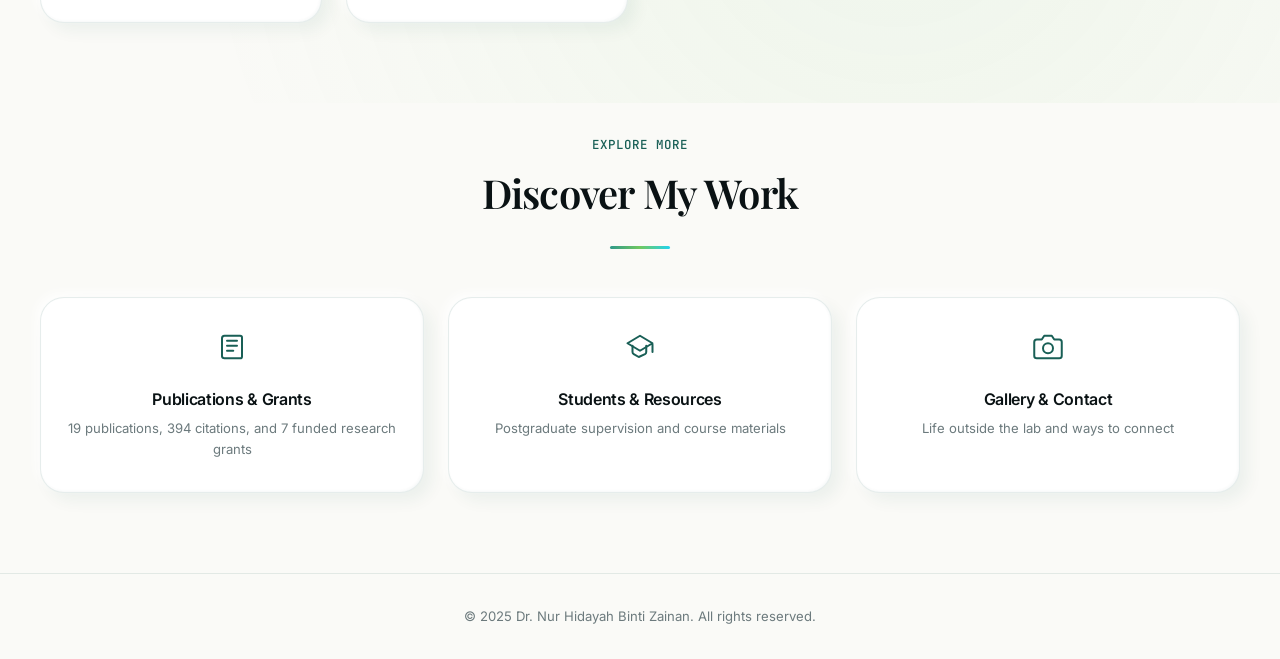
==== commit 42d68365: "feat: redesign v2 — bioluminescent academic system Elite-tier redesign of Dr. Nur Hidayah's site on " ====
--- a/index.html
+++ b/index.html
@@ -3,16 +3,167 @@
 <head>
   <meta charset="UTF-8" />
   <meta name="viewport" content="width=device-width, initial-scale=1.0" />
-  <title>Dr. Nur Hidayah Binti Zainan — Senior Lecturer &amp; Researcher, UTM</title>
-  <meta name="description" content="Academic profile of Dr. Nur Hidayah Binti Zainan, Senior Lecturer at Universiti Teknologi Malaysia specializing in microalgae biotechnology, biofuel, and green technology." />
+  <title>Dr. Nur Hidayah Binti Zainan | Microalgae &amp; Biofuel Researcher, UTM</title>
+  <meta name="description" content="Dr. Nur Hidayah Binti Zainan is a Senior Lecturer at Universiti Teknologi Malaysia (UTM) specializing in microalgae biotechnology, biofuel production, green technology, and subcritical water extraction. Explore her research, publications, grants, and academic profile." />
+  <meta name="keywords" content="Nur Hidayah Zainan, Dr Nur Hidayah, UTM, Universiti Teknologi Malaysia, microalgae, biofuel, green technology, bioprocess engineering, subcritical water extraction, sustainable aviation fuel, SAF, renewable energy, researcher, senior lecturer, Faculty of Chemical and Energy Engineering" />
+  <meta name="author" content="Dr. Nur Hidayah Binti Zainan" />
+  <meta name="robots" content="index, follow" />
+  <meta name="theme-color" content="#0d4f4a" media="(prefers-color-scheme: dark)" />
+  <meta name="theme-color" content="#fafaf7" media="(prefers-color-scheme: light)" />
+  <link rel="canonical" href="https://hidayah.biomechemical.com/" />
+  <meta property="og:title" content="Dr. Nur Hidayah Binti Zainan | Microalgae & Biofuel Researcher, UTM" />
+  <meta property="og:description" content="Senior Lecturer at UTM specializing in microalgae biotechnology, biofuel, green technology, and subcritical water extraction. 394 citations, h-index 7." />
+  <meta property="og:url" content="https://hidayah.biomechemical.com/" />
+  <meta property="og:type" content="profile" />
+  <meta property="og:image" content="https://hidayah.biomechemical.com/Profile_pic.png" />
+  <meta property="og:site_name" content="Dr. Nur Hidayah Binti Zainan" />
+  <meta name="twitter:card" content="summary" />
+  <meta name="twitter:title" content="Dr. Nur Hidayah Binti Zainan | Microalgae & Biofuel Researcher" />
+  <meta name="twitter:description" content="Senior Lecturer at UTM specializing in microalgae biotechnology, biofuel, and green technology." />
+  <meta name="twitter:image" content="https://hidayah.biomechemical.com/Profile_pic.png" />
+  <script type="application/ld+json">
+  {
+    "@context": "https://schema.org",
+    "@type": "Person",
+    "name": "Dr. Nur Hidayah Binti Zainan",
+    "jobTitle": "Senior Lecturer",
+    "worksFor": {
+      "@type": "Organization",
+      "name": "Universiti Teknologi Malaysia",
+      "url": "https://www.utm.my"
+    },
+    "affiliation": "Faculty of Chemical and Energy Engineering",
+    "url": "https://hidayah.biomechemical.com",
+    "image": "https://hidayah.biomechemical.com/Profile_pic.png",
+    "email": "nurhidayah.zainan@utm.my",
+    "sameAs": [
+      "https://scholar.google.com.my/citations?user=Ul5HjwEAAAAJ&hl=en&oi=ao",
+      "https://utmscholar.utm.my/Scholar/ScholarInfoDetails/AnWd"
+    ],
+    "knowsAbout": ["Microalgae", "Biofuel", "Green Technology", "Bioprocess Engineering", "Subcritical Water Extraction", "Sustainable Aviation Fuel"]
+  }
+  </script>
+  <script>
+    // Flash-of-unstyled-theme prevention
+    (function(){try{var t=localStorage.getItem('hidayah-theme');if(t==='dark'||t==='light'){document.documentElement.setAttribute('data-theme',t);}}catch(e){}})();
+  </script>
   <link rel="preconnect" href="https://fonts.googleapis.com" />
   <link rel="preconnect" href="https://fonts.gstatic.com" crossorigin />
-  <link href="https://fonts.googleapis.com/css2?family=Inter:wght@300;400;500;600;700&family=Playfair+Display:wght@500;600;700&display=swap" rel="stylesheet" />
-  <link rel="stylesheet" href="styles.css" />
+  <link href="https://fonts.googleapis.com/css2?family=Inter:wght@300;400;500;600;700&family=JetBrains+Mono:wght@400;500;600&family=Playfair+Display:wght@500;600;700&display=swap" rel="stylesheet" />
+  <link rel="stylesheet" href="styles.css?v=5" />
 </head>
 <body>
 
-  <nav class="navbar" id="navbar">
+  <!-- Inline SVG sprite: blob clip-path + scientific icons -->
+  <svg width="0" height="0" style="position:absolute" aria-hidden="true" focusable="false">
+    <defs>
+      <clipPath id="blobClip" clipPathUnits="objectBoundingBox">
+        <path d="M0.53,0.03 C0.73,0.03 0.92,0.15 0.97,0.35 C1.02,0.55 0.92,0.78 0.74,0.91 C0.56,1.04 0.32,1.00 0.17,0.86 C0.02,0.72 -0.02,0.48 0.06,0.29 C0.14,0.10 0.33,0.03 0.53,0.03 Z" />
+      </clipPath>
+    </defs>
+
+    <!-- Microalgae Biotechnology: Chlorella cluster -->
+    <symbol id="icon-chlorella" viewBox="0 0 48 48">
+      <g fill="none" stroke="currentColor" stroke-width="1.6" stroke-linecap="round" stroke-linejoin="round">
+        <circle cx="18" cy="20" r="7" class="anim-pulse"/>
+        <circle cx="30" cy="16" r="5" class="anim-pulse" style="animation-delay:.2s"/>
+        <circle cx="28" cy="30" r="6.5" class="anim-pulse" style="animation-delay:.4s"/>
+        <circle cx="18" cy="20" r="2.2" fill="currentColor" opacity=".25"/>
+        <circle cx="30" cy="16" r="1.6" fill="currentColor" opacity=".25"/>
+        <circle cx="28" cy="30" r="2" fill="currentColor" opacity=".25"/>
+      </g>
+    </symbol>
+
+    <!-- Catalytic Pyrolysis: flame + molecule -->
+    <symbol id="icon-pyrolysis" viewBox="0 0 48 48">
+      <g fill="none" stroke="currentColor" stroke-width="1.6" stroke-linecap="round" stroke-linejoin="round">
+        <path d="M20 34 c-5 -3 -5 -10 0 -14 c-1 4 2 6 3 4 c1 -3 -2 -6 2 -11 c0 5 6 7 6 14 c0 6 -5 10 -11 7 z" class="anim-wave"/>
+        <circle cx="33" cy="14" r="2"/>
+        <circle cx="40" cy="18" r="1.6"/>
+        <line x1="33" y1="14" x2="40" y2="18"/>
+      </g>
+    </symbol>
+
+    <!-- Sub/Supercritical Extraction: droplet + pressure waves -->
+    <symbol id="icon-extraction" viewBox="0 0 48 48">
+      <g fill="none" stroke="currentColor" stroke-width="1.6" stroke-linecap="round" stroke-linejoin="round">
+        <path d="M24 8 c-6 8 -10 14 -10 19 a10 10 0 0 0 20 0 c0 -5 -4 -11 -10 -19 z" />
+        <path d="M10 32 a18 18 0 0 0 28 0" class="anim-pulse"/>
+        <path d="M7 38 a22 22 0 0 0 34 0" class="anim-pulse" style="animation-delay:.3s"/>
+      </g>
+    </symbol>
+
+    <!-- Enzymatic Saccharification: enzyme cleaving chain -->
+    <symbol id="icon-enzyme" viewBox="0 0 48 48">
+      <g fill="none" stroke="currentColor" stroke-width="1.6" stroke-linecap="round" stroke-linejoin="round">
+        <circle cx="10" cy="24" r="3"/>
+        <circle cx="19" cy="24" r="3"/>
+        <circle cx="29" cy="24" r="3"/>
+        <circle cx="38" cy="24" r="3"/>
+        <line x1="13" y1="24" x2="16" y2="24"/>
+        <line x1="32" y1="24" x2="35" y2="24"/>
+        <path d="M23 18 l3 6 l-3 6" class="anim-wave"/>
+      </g>
+    </symbol>
+
+    <!-- Green Collagen: triple helix -->
+    <symbol id="icon-collagen" viewBox="0 0 48 48">
+      <g fill="none" stroke="currentColor" stroke-width="1.6" stroke-linecap="round" stroke-linejoin="round">
+        <path d="M14 8 C24 18 14 30 24 40" />
+        <path d="M24 8 C34 18 24 30 14 40" opacity=".7"/>
+        <path d="M14 14 L24 14 M14 22 L24 22 M14 30 L24 30 M14 38 L24 38" opacity=".4"/>
+      </g>
+    </symbol>
+
+    <!-- Bio-based Cosmetics: leaf + droplet fusion -->
+    <symbol id="icon-biocosm" viewBox="0 0 48 48">
+      <g fill="none" stroke="currentColor" stroke-width="1.6" stroke-linecap="round" stroke-linejoin="round">
+        <path d="M10 34 C10 22 22 10 38 10 C38 26 26 38 14 38 C12 38 10 36 10 34 z"/>
+        <path d="M12 36 C18 30 28 20 36 12" opacity=".55"/>
+        <path d="M30 26 c-3 4 -5 6 -5 9 a5 5 0 0 0 10 0 c0 -3 -2 -5 -5 -9 z" class="anim-pulse"/>
+      </g>
+    </symbol>
+
+    <!-- Chlorella (drifting backdrop silhouette) -->
+    <symbol id="alga-chlorella" viewBox="0 0 80 80">
+      <g fill="currentColor" opacity=".4">
+        <circle cx="28" cy="30" r="18"/>
+        <circle cx="52" cy="24" r="12"/>
+        <circle cx="48" cy="50" r="14"/>
+      </g>
+      <g fill="none" stroke="currentColor" stroke-width="1.2" opacity=".55">
+        <circle cx="28" cy="30" r="18"/>
+        <circle cx="52" cy="24" r="12"/>
+        <circle cx="48" cy="50" r="14"/>
+      </g>
+    </symbol>
+
+    <!-- Spirulina (helical) -->
+    <symbol id="alga-spirulina" viewBox="0 0 120 40">
+      <g fill="none" stroke="currentColor" stroke-width="2.4" stroke-linecap="round" opacity=".55">
+        <path d="M4 20 Q14 4 24 20 T44 20 T64 20 T84 20 T104 20 T116 20"/>
+        <path d="M4 20 Q14 36 24 20 T44 20 T64 20 T84 20 T104 20 T116 20" opacity=".5"/>
+      </g>
+    </symbol>
+
+    <!-- Diatom (geometric) -->
+    <symbol id="alga-diatom" viewBox="0 0 70 70">
+      <g fill="none" stroke="currentColor" stroke-width="1.3" opacity=".55">
+        <ellipse cx="35" cy="35" rx="30" ry="14"/>
+        <line x1="8" y1="35" x2="62" y2="35"/>
+        <line x1="20" y1="24" x2="20" y2="46"/>
+        <line x1="28" y1="22" x2="28" y2="48"/>
+        <line x1="35" y1="21" x2="35" y2="49"/>
+        <line x1="42" y1="22" x2="42" y2="48"/>
+        <line x1="50" y1="24" x2="50" y2="46"/>
+      </g>
+    </symbol>
+  </svg>
+
+  <div class="scroll-progress" aria-hidden="true"></div>
+  <div class="nav-overlay" aria-hidden="true"></div>
+
+  <nav class="navbar" id="navbar" aria-label="Primary">
     <div class="nav-inner">
       <a href="index.html" class="nav-brand">Dr. <span>Hidayah</span></a>
       <ul class="nav-links" id="navLinks">
@@ -21,15 +172,52 @@
         <li><a href="students.html">Students</a></li>
         <li><a href="blog.html">Blog</a></li>
         <li><a href="personal.html">Personal</a></li>
+        <li class="nav-indicator-host" aria-hidden="true"><span class="nav-indicator"></span></li>
       </ul>
-      <button class="nav-toggle" id="navToggle" aria-label="Toggle navigation">
-        <span></span><span></span><span></span>
-      </button>
+      <div class="nav-actions">
+        <button class="theme-toggle" type="button" aria-label="Toggle color theme" title="Toggle theme">
+          <svg class="icon-sun" viewBox="0 0 24 24" fill="none" stroke="currentColor" stroke-width="2" stroke-linecap="round" stroke-linejoin="round" aria-hidden="true"><circle cx="12" cy="12" r="4"/><path d="M12 2v2M12 20v2M4.93 4.93l1.41 1.41M17.66 17.66l1.41 1.41M2 12h2M20 12h2M4.93 19.07l1.41-1.41M17.66 6.34l1.41-1.41"/></svg>
+          <svg class="icon-moon" viewBox="0 0 24 24" fill="none" stroke="currentColor" stroke-width="2" stroke-linecap="round" stroke-linejoin="round" aria-hidden="true"><path d="M21 12.79A9 9 0 1 1 11.21 3 7 7 0 0 0 21 12.79z"/></svg>
+        </button>
+        <button class="nav-toggle" id="navToggle" aria-label="Toggle navigation" aria-controls="navLinks" aria-expanded="false">
+          <span></span><span></span><span></span>
+        </button>
+      </div>
     </div>
   </nav>
 
   <!-- ===== HERO ===== -->
   <section class="hero" id="hero">
+    <div class="hero-bg" data-mount aria-hidden="true">
+      <!-- Soft gradient mesh -->
+      <svg class="hero-mesh" viewBox="0 0 1200 800" preserveAspectRatio="xMidYMid slice" aria-hidden="true">
+        <defs>
+          <radialGradient id="meshA" cx="20%" cy="30%" r="50%">
+            <stop offset="0%" stop-color="#5fb85a" stop-opacity=".18"/>
+            <stop offset="100%" stop-color="#5fb85a" stop-opacity="0"/>
+          </radialGradient>
+          <radialGradient id="meshB" cx="85%" cy="70%" r="55%">
+            <stop offset="0%" stop-color="#22d3ee" stop-opacity=".18"/>
+            <stop offset="100%" stop-color="#22d3ee" stop-opacity="0"/>
+          </radialGradient>
+          <radialGradient id="meshC" cx="50%" cy="100%" r="55%">
+            <stop offset="0%" stop-color="#2f9989" stop-opacity=".14"/>
+            <stop offset="100%" stop-color="#2f9989" stop-opacity="0"/>
+          </radialGradient>
+        </defs>
+        <rect width="1200" height="800" fill="url(#meshA)"/>
+        <rect width="1200" height="800" fill="url(#meshB)"/>
+        <rect width="1200" height="800" fill="url(#meshC)"/>
+      </svg>
+      <!-- Drifting silhouettes -->
+      <span class="alga" style="top:12%; left:8%;  width:110px; height:110px;"><svg aria-hidden="true"><use href="#alga-chlorella"/></svg></span>
+      <span class="alga" style="top:62%; left:14%; width:140px; height:46px;"><svg aria-hidden="true"><use href="#alga-spirulina"/></svg></span>
+      <span class="alga" style="top:28%; left:78%; width:86px;  height:86px;"><svg aria-hidden="true"><use href="#alga-diatom"/></svg></span>
+      <span class="alga" style="top:74%; left:70%; width:90px;  height:90px;"><svg aria-hidden="true"><use href="#alga-chlorella"/></svg></span>
+      <span class="alga" style="top:40%; left:42%; width:130px; height:44px;"><svg aria-hidden="true"><use href="#alga-spirulina"/></svg></span>
+      <span class="alga" style="top:82%; left:34%; width:70px;  height:70px;"><svg aria-hidden="true"><use href="#alga-diatom"/></svg></span>
+    </div>
+
     <div class="container">
       <div class="hero-grid">
         <div class="hero-content">
@@ -45,15 +233,46 @@
           </div>
           <p class="hero-tagline">"Advancing sustainable bioprocessing for a greener future."</p>
           <div class="stat-cards">
-            <div class="stat-card"><span class="stat-number">394</span><span class="stat-label">Citations</span></div>
-            <div class="stat-card"><span class="stat-number">7</span><span class="stat-label">h-index</span></div>
-            <div class="stat-card"><span class="stat-number">16</span><span class="stat-label">Publications</span></div>
-            <div class="stat-card"><span class="stat-number">7</span><span class="stat-label">Grants</span></div>
-            <div class="stat-card"><span class="stat-number">7</span><span class="stat-label">Students</span></div>
-          </div>
-        </div>
-        <div class="hero-photo-wrapper">
-          <img src="Profile_pic.png" alt="Dr. Nur Hidayah Binti Zainan" class="hero-photo" />
+            <div class="stat-card">
+              <span class="stat-number num" data-target="394">394</span>
+              <span class="stat-label">Citations</span>
+              <span class="stat-arc"><span class="stat-arc-fill" data-pct="82"></span></span>
+            </div>
+            <div class="stat-card">
+              <span class="stat-number num" data-target="7">7</span>
+              <span class="stat-label">h-index</span>
+              <span class="stat-arc"><span class="stat-arc-fill" data-pct="58"></span></span>
+            </div>
+            <div class="stat-card">
+              <span class="stat-number num" data-target="16">16</span>
+              <span class="stat-label">Publications</span>
+              <span class="stat-arc"><span class="stat-arc-fill" data-pct="68"></span></span>
+            </div>
+            <div class="stat-card">
+              <span class="stat-number num" data-target="7">7</span>
+              <span class="stat-label">Grants</span>
+              <span class="stat-arc"><span class="stat-arc-fill" data-pct="70"></span></span>
+            </div>
+            <div class="stat-card">
+              <span class="stat-number num" data-target="7">7</span>
+              <span class="stat-label">Students</span>
+              <span class="stat-arc"><span class="stat-arc-fill" data-pct="62"></span></span>
+            </div>
+          </div>
+        </div>
+        <div class="hero-photo-wrapper" data-parallax="0.06">
+          <span class="hero-photo-glow" aria-hidden="true"></span>
+          <svg class="hero-photo-ring" viewBox="0 0 200 200" aria-hidden="true">
+            <defs>
+              <path id="ringPath" d="M100,100 m-92,0 a92,92 0 1,1 184,0 a92,92 0 1,1 -184,0"/>
+            </defs>
+            <text>
+              <textPath href="#ringPath" startOffset="0">• Microalgae • Biofuel • Green Technology • Sustainable Bioprocessing </textPath>
+            </text>
+          </svg>
+          <div class="hero-photo-blob">
+            <img src="Profile_pic.png" alt="Dr. Nur Hidayah Binti Zainan" class="hero-photo" width="380" height="380" />
+          </div>
         </div>
       </div>
     </div>
@@ -77,6 +296,88 @@
     </div>
   </section>
 
+  <!-- ===== RESEARCH IMPACT BAND (new) ===== -->
+  <section class="impact" id="impact" aria-labelledby="impact-heading">
+    <div class="container">
+      <div class="section-header reveal">
+        <p class="section-subtitle">Trajectory</p>
+        <h2 class="section-title" id="impact-heading">Research Impact</h2>
+        <div class="underline-accent"></div>
+      </div>
+      <div class="impact-wrap">
+        <div class="impact-timeline reveal" aria-label="Career milestones timeline">
+          <!-- TODO(azan): replace placeholder milestone copy with verified CV items when ready -->
+          <div class="impact-track reveal-child">
+            <div class="impact-node">
+              <span class="impact-year">2012</span>
+              <p class="impact-title">MSc, IIUM</p>
+              <p class="impact-meta">Cellulosic bioethanol from empty fruit bunches</p>
+            </div>
+            <div class="impact-node">
+              <span class="impact-year">2015</span>
+              <p class="impact-title">First Tetraselmis paper</p>
+              <p class="impact-meta">Fuel, 73 citations</p>
+            </div>
+            <div class="impact-node">
+              <span class="impact-year">2018</span>
+              <p class="impact-title">Flagship Chlorella study</p>
+              <p class="impact-meta">Fuel, 215 citations &mdash; most-cited work</p>
+            </div>
+            <div class="impact-node">
+              <span class="impact-year">2020</span>
+              <p class="impact-title">Senior Lecturer at UTM</p>
+              <p class="impact-meta">Faculty of Chemical &amp; Energy Engineering</p>
+            </div>
+            <div class="impact-node">
+              <span class="impact-year">2022</span>
+              <p class="impact-title">Three MOHE FRGS grants</p>
+              <p class="impact-meta">Ozonolysis, collagen, barramundi skin pathways</p>
+            </div>
+            <div class="impact-node">
+              <span class="impact-year">2024</span>
+              <p class="impact-title">Sarawak govt collaboration</p>
+              <p class="impact-meta">Supercritical fluid extraction from sterilization condensate</p>
+            </div>
+            <div class="impact-node">
+              <span class="impact-year">2025</span>
+              <p class="impact-title">Ongoing supervision of 5 postgrads</p>
+              <p class="impact-meta">PhD &amp; Master across green-processing topics</p>
+            </div>
+          </div>
+        </div>
+
+        <aside class="impact-aside">
+          <div class="impact-sparkline reveal">
+            <h4>Citations per year</h4>
+            <span class="spark-value num">394</span>
+            <p class="spark-caption">cumulative, Google Scholar</p>
+            <!-- TODO(azan): replace these plausible per-year values with a real export from Scholar -->
+            <svg viewBox="0 0 280 72" preserveAspectRatio="none" aria-label="Citations per year sparkline, illustrative">
+              <defs>
+                <linearGradient id="sparkFill" x1="0" x2="0" y1="0" y2="1">
+                  <stop offset="0%"   stop-color="#2f9989" stop-opacity=".35"/>
+                  <stop offset="100%" stop-color="#2f9989" stop-opacity="0"/>
+                </linearGradient>
+              </defs>
+              <path d="M0,60 L28,58 L56,52 L84,40 L112,32 L140,22 L168,18 L196,14 L224,12 L252,10 L280,8 L280,72 L0,72 Z" fill="url(#sparkFill)"/>
+              <path d="M0,60 L28,58 L56,52 L84,40 L112,32 L140,22 L168,18 L196,14 L224,12 L252,10 L280,8"
+                    fill="none" stroke="#1f7c70" stroke-width="2" stroke-linecap="round" stroke-linejoin="round"/>
+              <g fill="#2f9989">
+                <circle cx="84"  cy="40" r="2.5"/>
+                <circle cx="168" cy="18" r="2.5"/>
+                <circle cx="252" cy="10" r="2.8"/>
+              </g>
+            </svg>
+          </div>
+          <blockquote class="impact-pullquote reveal">
+            Sustainable bioprocessing is not a luxury &mdash; it is the only path that lets us scale green chemistry without repeating the extractive habits of the past.
+            <cite>&mdash; Research philosophy</cite>
+          </blockquote>
+        </aside>
+      </div>
+    </div>
+  </section>
+
   <!-- ===== RESEARCH INTERESTS ===== -->
   <section class="research" id="research">
     <div class="container">
@@ -85,34 +386,34 @@
         <h2 class="section-title">Research Interests</h2>
         <div class="underline-accent"></div>
       </div>
-      <div class="research-grid">
-        <div class="research-card clay reveal">
-          <div class="research-icon">&#127793;</div>
+      <div class="research-grid reveal-child">
+        <div class="research-card clay">
+          <div class="research-icon"><svg aria-hidden="true"><use href="#icon-chlorella"/></svg></div>
           <h3>Microalgae Biotechnology &amp; Biofuel</h3>
           <p>Harnessing microalgae as sustainable feedstock for biofuel production, optimizing cultivation and conversion processes.</p>
         </div>
-        <div class="research-card clay reveal">
-          <div class="research-icon">&#128293;</div>
+        <div class="research-card clay">
+          <div class="research-icon"><svg aria-hidden="true"><use href="#icon-pyrolysis"/></svg></div>
           <h3>Catalytic Pyrolysis &amp; Bio-oil</h3>
           <p>Developing catalytic approaches for thermochemical conversion of biomass into high-quality bio-oil and value-added chemicals.</p>
         </div>
-        <div class="research-card clay reveal">
-          <div class="research-icon">&#128167;</div>
+        <div class="research-card clay">
+          <div class="research-icon"><svg aria-hidden="true"><use href="#icon-extraction"/></svg></div>
           <h3>Subcritical &amp; Supercritical Extraction</h3>
           <p>Using sub- and supercritical fluids for efficient, green extraction of bioactive compounds from natural sources.</p>
         </div>
-        <div class="research-card clay reveal">
-          <div class="research-icon">&#9879;&#65039;</div>
+        <div class="research-card clay">
+          <div class="research-icon"><svg aria-hidden="true"><use href="#icon-enzyme"/></svg></div>
           <h3>Enzymatic Saccharification &amp; Bioethanol</h3>
           <p>Optimizing enzymatic hydrolysis of lignocellulosic biomass for sustainable bioethanol production pathways.</p>
         </div>
-        <div class="research-card clay reveal">
-          <div class="research-icon">&#129516;</div>
+        <div class="research-card clay">
+          <div class="research-icon"><svg aria-hidden="true"><use href="#icon-collagen"/></svg></div>
           <h3>Green Collagen &amp; Bioactive Peptides</h3>
           <p>Pioneering eco-friendly methods for collagen extraction and bioactive peptide recovery with functional properties.</p>
         </div>
-        <div class="research-card clay reveal">
-          <div class="research-icon">&#127807;</div>
+        <div class="research-card clay">
+          <div class="research-icon"><svg aria-hidden="true"><use href="#icon-biocosm"/></svg></div>
           <h3>Bio-based Cosmetics &amp; Functional Ingredients</h3>
           <p>Developing natural, sustainable ingredients from biomass for cosmeceutical and nutraceutical applications.</p>
         </div>
@@ -128,19 +429,25 @@
         <h2 class="section-title">Discover My Work</h2>
         <div class="underline-accent"></div>
       </div>
-      <div class="quick-grid reveal">
+      <div class="quick-grid reveal-child">
         <a href="academics.html" class="quick-card clay">
-          <div class="quick-icon">&#128218;</div>
+          <div class="quick-icon">
+            <svg viewBox="0 0 24 24" fill="none" stroke="currentColor" stroke-width="1.6" stroke-linecap="round" stroke-linejoin="round" aria-hidden="true"><path d="M4 19.5V5a2 2 0 0 1 2-2h12.5A1.5 1.5 0 0 1 20 4.5v15a1.5 1.5 0 0 1-1.5 1.5H6a2 2 0 0 1-2-2z"/><path d="M8 7h8M8 11h8M8 15h5"/></svg>
+          </div>
           <h3>Publications &amp; Grants</h3>
           <p>19 publications, 394 citations, and 7 funded research grants</p>
         </a>
         <a href="students.html" class="quick-card clay">
-          <div class="quick-icon">&#127891;</div>
+          <div class="quick-icon">
+            <svg viewBox="0 0 24 24" fill="none" stroke="currentColor" stroke-width="1.6" stroke-linecap="round" stroke-linejoin="round" aria-hidden="true"><path d="M22 10v6M12 3L2 9l10 6 10-6-10-6z"/><path d="M6 11v5a2 2 0 0 0 1 1.73l4 2.27 5-2.27A2 2 0 0 0 17 16v-5"/></svg>
+          </div>
           <h3>Students &amp; Resources</h3>
           <p>Postgraduate supervision and course materials</p>
         </a>
         <a href="personal.html" class="quick-card clay">
-          <div class="quick-icon">&#128247;</div>
+          <div class="quick-icon">
+            <svg viewBox="0 0 24 24" fill="none" stroke="currentColor" stroke-width="1.6" stroke-linecap="round" stroke-linejoin="round" aria-hidden="true"><path d="M23 19a2 2 0 0 1-2 2H3a2 2 0 0 1-2-2V8a2 2 0 0 1 2-2h4l2-3h6l2 3h4a2 2 0 0 1 2 2z"/><circle cx="12" cy="13" r="4"/></svg>
+          </div>
           <h3>Gallery &amp; Contact</h3>
           <p>Life outside the lab and ways to connect</p>
         </a>
@@ -152,6 +459,6 @@
     <p>&copy; 2025 Dr. Nur Hidayah Binti Zainan. All rights reserved.</p>
   </footer>
 
-  <script src="script.js"></script>
+  <script src="script.js?v=5"></script>
 </body>
 </html>
--- a/styles.css
+++ b/styles.css
@@ -1,58 +1,298 @@
-/* ===== RESET & BASE ===== */
-*, *::before, *::after { margin: 0; padding: 0; box-sizing: border-box; }
-html { scroll-behavior: smooth; scroll-padding-top: 80px; }
+/* =========================================================================
+   Dr. Nur Hidayah — Design System v2 (redesign-v2)
+   tokens → primitives → components → sections → pages
+   Vanilla CSS, no framework. Dual-mode (light/dark).
+   ========================================================================= */
+
+/* ---------- 1. TOKENS ---------- */
+:root {
+  /* Teal (ocean primary) */
+  --teal-50:#eef9f7; --teal-100:#d6f1ec; --teal-200:#b0e3db; --teal-300:#7fcec1;
+  --teal-400:#4eb5a5; --teal-500:#2f9989; --teal-600:#1f7c70; --teal-700:#195f56;
+  --teal-800:#154a43; --teal-900:#0d4f4a; --teal-950:#062e2a;
+
+  /* Algae green */
+  --algae-50:#effaec; --algae-100:#dbf4d4; --algae-200:#b9e8ad; --algae-300:#8fd77f;
+  --algae-400:#71c860; --algae-500:#5fb85a; --algae-600:#4a9846; --algae-700:#3b7838;
+  --algae-800:#2f5e2d; --algae-900:#254824; --algae-950:#112611;
+
+  /* Cyan (bioluminescent highlight) */
+  --cyan-50:#ecfeff; --cyan-100:#cffafe; --cyan-200:#a5f3fc; --cyan-300:#67e8f9;
+  --cyan-400:#22d3ee; --cyan-500:#06b6d4; --cyan-600:#0891b2; --cyan-700:#0e7490;
+
+  /* Warm sand — light-mode neutral */
+  --sand-50:#fafaf7; --sand-100:#f4f2ea; --sand-200:#e9e4d4; --sand-300:#d6ceb8;
+  --sand-400:#b8ab8a; --sand-500:#96896a; --sand-600:#766b52; --sand-700:#5b523e;
+
+  /* Ink — dark-mode neutral */
+  --ink-50:#eef2f3; --ink-100:#d0d8da; --ink-300:#7d8e92; --ink-500:#3c5155;
+  --ink-700:#1d3034; --ink-800:#122023; --ink-900:#0a1214; --ink-950:#050a0b;
+
+  /* Amber — grants / citations accents ONLY */
+  --amber-300:#fcd34d; --amber-500:#d4a853; --amber-700:#92660a;
+
+  /* Semantic — light mode defaults */
+  --color-bg: var(--sand-50);
+  --color-bg-elev: #ffffff;
+  --color-surface: #ffffff;
+  --color-surface-2: var(--sand-100);
+  --color-text: var(--ink-900);
+  --color-text-muted: var(--ink-500);
+  --color-text-soft: #6c7a7d;
+  --color-border: rgba(13,79,74,0.10);
+  --color-border-strong: rgba(13,79,74,0.18);
+  --color-primary: var(--teal-700);
+  --color-primary-ink: var(--teal-900);
+  --color-primary-soft: var(--teal-100);
+  --color-accent: var(--algae-500);
+  --color-glow: var(--cyan-400);
+  --color-amber: var(--amber-500);
+  --color-focus: var(--amber-500);
+
+  /* Clay surface mix — light */
+  --clay-hi: rgba(255,255,255,0.95);
+  --clay-lo: rgba(13,79,74,0.08);
+
+  /* Spacing (4px grid) */
+  --space-1:4px; --space-2:8px; --space-3:12px; --space-4:16px; --space-5:20px;
+  --space-6:24px; --space-8:32px; --space-10:40px; --space-12:48px; --space-16:64px;
+  --space-20:80px; --space-24:96px;
+
+  /* Type scale — base 16px, 1.25 ratio */
+  --fs-xs:.75rem; --fs-sm:.875rem; --fs-base:1rem; --fs-md:1.125rem;
+  --fs-lg:1.25rem; --fs-xl:1.563rem; --fs-2xl:1.953rem; --fs-3xl:2.441rem;
+  --fs-4xl:3.052rem; --fs-5xl:3.815rem;
+
+  --lh-tight:1.15; --lh-snug:1.35; --lh-base:1.6; --lh-loose:1.8;
+  --ls-tight:-0.02em; --ls-normal:0; --ls-wide:0.08em;
+
+  /* Radius */
+  --r-sm:8px; --r-md:12px; --r-lg:16px; --r-xl:20px; --r-2xl:24px; --r-3xl:32px; --r-full:9999px;
+
+  /* Shadow scale */
+  --shadow-1: 0 1px 2px rgba(13,79,74,0.04), 0 2px 6px rgba(13,79,74,0.05);
+  --shadow-2:
+    8px 8px 16px rgba(13,79,74,0.06),
+    -4px -4px 12px rgba(255,255,255,0.85),
+    inset 2px 2px 4px rgba(255,255,255,0.6),
+    inset -1px -1px 3px rgba(13,79,74,0.04);
+  --shadow-3:
+    10px 12px 28px rgba(13,79,74,0.12),
+    -4px -4px 14px rgba(255,255,255,0.9),
+    inset 2px 2px 4px rgba(255,255,255,0.55);
+  --shadow-glow-cyan: 0 0 0 1px rgba(34,211,238,0.25), 0 8px 24px rgba(34,211,238,0.22);
+  --shadow-glow-algae: 0 0 0 1px rgba(95,184,90,0.28), 0 10px 28px rgba(95,184,90,0.22);
+  --shadow-focus: 0 0 0 3px rgba(212,168,83,0.55);
+
+  /* Motion */
+  --ease-out-quart: cubic-bezier(.25,1,.5,1);
+  --ease-spring:    cubic-bezier(.5,1.2,.3,1);
+  --ease-in-out:    cubic-bezier(.4,0,.2,1);
+  --dur-fast: 160ms;
+  --dur-base: 260ms;
+  --dur-slow: 520ms;
+  --dur-slower: 900ms;
+
+  /* Fonts */
+  --font-sans: 'Inter', -apple-system, BlinkMacSystemFont, 'Segoe UI', sans-serif;
+  --font-display: 'Playfair Display', Georgia, serif;
+  --font-mono: 'JetBrains Mono', ui-monospace, 'SF Mono', Menlo, Consolas, monospace;
+
+  /* Layout */
+  --maxw: 1200px;
+  --maxw-prose: 780px;
+  --nav-h: 68px;
+}
+
+/* Dark-mode semantic overrides */
+[data-theme="dark"] {
+  --color-bg: var(--ink-900);
+  --color-bg-elev: var(--ink-800);
+  --color-surface: var(--ink-800);
+  --color-surface-2: var(--ink-700);
+  --color-text: #e7ecec;
+  --color-text-muted: #9fb0b2;
+  --color-text-soft: #8395a0;
+  --color-border: rgba(127,206,193,0.14);
+  --color-border-strong: rgba(127,206,193,0.28);
+  --color-primary: var(--teal-300);
+  --color-primary-ink: var(--teal-200);
+  --color-primary-soft: rgba(127,206,193,0.12);
+  --color-accent: var(--algae-400);
+  --color-glow: var(--cyan-300);
+
+  --clay-hi: rgba(127,206,193,0.06);
+  --clay-lo: rgba(0,0,0,0.5);
+
+  --shadow-1: 0 1px 2px rgba(0,0,0,0.4), 0 2px 8px rgba(0,0,0,0.35);
+  --shadow-2:
+    8px 8px 16px rgba(0,0,0,0.45),
+    -2px -2px 10px rgba(127,206,193,0.04),
+    inset 1px 1px 2px rgba(127,206,193,0.05);
+  --shadow-3:
+    10px 12px 28px rgba(0,0,0,0.55),
+    -3px -3px 12px rgba(127,206,193,0.06),
+    inset 1px 1px 2px rgba(127,206,193,0.06);
+  --shadow-glow-cyan: 0 0 0 1px rgba(103,232,249,0.28), 0 10px 32px rgba(34,211,238,0.32);
+  --shadow-glow-algae: 0 0 0 1px rgba(143,215,127,0.32), 0 12px 32px rgba(95,184,90,0.28);
+}
+
+/* Respect OS dark preference on first visit (until user sets data-theme) */
+@media (prefers-color-scheme: dark) {
+  :root:not([data-theme="light"]):not([data-theme="dark"]) {
+    color-scheme: dark;
+    --color-bg: var(--ink-900);
+    --color-bg-elev: var(--ink-800);
+    --color-surface: var(--ink-800);
+    --color-surface-2: var(--ink-700);
+    --color-text: #e7ecec;
+    --color-text-muted: #9fb0b2;
+    --color-text-soft: #8395a0;
+    --color-border: rgba(127,206,193,0.14);
+    --color-border-strong: rgba(127,206,193,0.28);
+    --color-primary: var(--teal-300);
+    --color-primary-ink: var(--teal-200);
+    --color-primary-soft: rgba(127,206,193,0.12);
+    --color-accent: var(--algae-400);
+    --color-glow: var(--cyan-300);
+    --clay-hi: rgba(127,206,193,0.06);
+    --clay-lo: rgba(0,0,0,0.5);
+  }
+}
+
+/* ---------- 2. RESET & BASE ---------- */
+*, *::before, *::after { margin:0; padding:0; box-sizing:border-box; }
+html {
+  scroll-behavior: smooth;
+  scroll-padding-top: calc(var(--nav-h) + 16px);
+  color-scheme: light;
+}
+[data-theme="dark"] html, html[data-theme="dark"] { color-scheme: dark; }
 body {
-  font-family: 'Inter', sans-serif;
-  background: #FFF8F0;
-  color: #2D3436;
-  line-height: 1.7;
+  font-family: var(--font-sans);
+  background: var(--color-bg);
+  color: var(--color-text);
+  line-height: var(--lh-base);
   -webkit-font-smoothing: antialiased;
-}
-
-/* ===== CLAYMORPHISM UTILITIES ===== */
+  -moz-osx-font-smoothing: grayscale;
+  transition: background-color var(--dur-slow) var(--ease-out-quart),
+              color var(--dur-slow) var(--ease-out-quart);
+}
+img { max-width: 100%; display: block; }
+a { color: var(--color-primary); }
+::selection { background: var(--color-primary-soft); color: var(--color-primary-ink); }
+[data-theme="dark"] ::selection { background: rgba(34,211,238,0.25); color: var(--color-text); }
+
+/* Focus ring (amber, visible, accessible) */
+:focus-visible {
+  outline: none;
+  box-shadow: var(--shadow-focus);
+  border-radius: 6px;
+}
+
+/* ---------- 3. PRIMITIVES ---------- */
+
+/* Claymorphism surfaces — token-driven */
 .clay {
-  background: #FFFFFF;
-  border-radius: 24px;
+  background: var(--color-surface);
+  border-radius: var(--r-2xl);
+  box-shadow: var(--shadow-2);
+  border: 1px solid var(--color-border);
+  transition: transform var(--dur-base) var(--ease-out-quart),
+              box-shadow var(--dur-base) var(--ease-out-quart),
+              border-color var(--dur-base) var(--ease-out-quart);
+}
+.clay-teal {
+  background: linear-gradient(145deg, var(--teal-50), var(--teal-100));
+  border-radius: var(--r-2xl);
   box-shadow:
-    8px 8px 16px rgba(45, 52, 54, 0.08),
-    -4px -4px 12px rgba(255, 255, 255, 0.9),
-    inset 2px 2px 4px rgba(255, 255, 255, 0.6),
-    inset -1px -1px 3px rgba(45, 52, 54, 0.04);
-  border: 1px solid rgba(255, 255, 255, 0.7);
-}
-.clay-teal {
-  background: linear-gradient(145deg, #e8f6f4, #d4efec);
-  border-radius: 24px;
-  box-shadow:
-    8px 8px 16px rgba(91, 191, 181, 0.15),
-    -4px -4px 12px rgba(255, 255, 255, 0.8),
-    inset 2px 2px 4px rgba(255, 255, 255, 0.5),
-    inset -1px -1px 3px rgba(91, 191, 181, 0.08);
-  border: 1px solid rgba(255, 255, 255, 0.6);
+    8px 8px 16px rgba(31,124,112,0.12),
+    -4px -4px 12px rgba(255,255,255,0.8),
+    inset 2px 2px 4px rgba(255,255,255,0.5);
+  border: 1px solid rgba(255,255,255,0.6);
+}
+[data-theme="dark"] .clay-teal {
+  background: linear-gradient(145deg, rgba(31,124,112,0.18), rgba(13,79,74,0.3));
+  box-shadow: var(--shadow-2);
+  border: 1px solid var(--color-border);
 }
 .clay-coral {
   background: linear-gradient(145deg, #fde8e4, #fad5cd);
-  border-radius: 24px;
-  box-shadow:
-    8px 8px 16px rgba(240, 128, 128, 0.12),
-    -4px -4px 12px rgba(255, 255, 255, 0.8),
-    inset 2px 2px 4px rgba(255, 255, 255, 0.5),
-    inset -1px -1px 3px rgba(240, 128, 128, 0.06);
-  border: 1px solid rgba(255, 255, 255, 0.6);
+  border-radius: var(--r-2xl);
+  box-shadow: var(--shadow-2);
+  border: 1px solid rgba(255,255,255,0.6);
+}
+[data-theme="dark"] .clay-coral {
+  background: linear-gradient(145deg, rgba(196,107,107,0.18), rgba(60,30,30,0.35));
+  border: 1px solid var(--color-border);
 }
 .clay-gold {
   background: linear-gradient(145deg, #f5eddd, #efe5d0);
-  border-radius: 24px;
-  box-shadow:
-    8px 8px 16px rgba(212, 168, 83, 0.12),
-    -4px -4px 12px rgba(255, 255, 255, 0.8),
-    inset 2px 2px 4px rgba(255, 255, 255, 0.5),
-    inset -1px -1px 3px rgba(212, 168, 83, 0.06);
-  border: 1px solid rgba(255, 255, 255, 0.6);
-}
-
-/* ===== TYPOGRAPHY ===== */
-h1, h2, h3 { font-family: 'Playfair Display', serif; color: #2D3436; }
+  border-radius: var(--r-2xl);
+  box-shadow: var(--shadow-2);
+  border: 1px solid rgba(255,255,255,0.6);
+}
+[data-theme="dark"] .clay-gold {
+  background: linear-gradient(145deg, rgba(212,168,83,0.16), rgba(80,60,20,0.3));
+  border: 1px solid var(--color-border);
+}
+
+/* Button primitive */
+.btn {
+  display: inline-flex;
+  align-items: center;
+  justify-content: center;
+  gap: var(--space-2);
+  padding: var(--space-3) var(--space-5);
+  border-radius: var(--r-lg);
+  border: 1px solid var(--color-border);
+  background: var(--color-surface);
+  color: var(--color-text);
+  font: 600 var(--fs-sm)/1 var(--font-sans);
+  letter-spacing: 0.01em;
+  text-decoration: none;
+  cursor: pointer;
+  transition: transform var(--dur-fast) var(--ease-spring),
+              box-shadow var(--dur-base) var(--ease-out-quart),
+              background var(--dur-base) var(--ease-out-quart),
+              border-color var(--dur-base) var(--ease-out-quart),
+              color var(--dur-base) var(--ease-out-quart);
+}
+.btn:hover { transform: translateY(-2px); box-shadow: var(--shadow-glow-algae); border-color: var(--color-accent); }
+.btn:active { transform: translateY(0); }
+.btn-primary {
+  background: linear-gradient(145deg, var(--teal-600), var(--teal-800));
+  color: #fff; border-color: transparent;
+}
+.btn-primary:hover { box-shadow: var(--shadow-glow-cyan); color:#fff; }
+
+/* Link underline draw-in (used on anchor links with .link) */
+.link {
+  position: relative;
+  text-decoration: none;
+  color: var(--color-primary);
+  background-image: linear-gradient(currentColor, currentColor);
+  background-repeat: no-repeat;
+  background-size: 0% 1.5px;
+  background-position: 0 100%;
+  transition: background-size var(--dur-base) var(--ease-out-quart), color var(--dur-base) var(--ease-out-quart);
+}
+.link:hover { background-size: 100% 1.5px; }
+
+/* Scroll progress bar */
+.scroll-progress {
+  position: fixed; top: 0; left: 0; height: 2px; width: 0;
+  background: linear-gradient(90deg, var(--teal-500), var(--algae-400), var(--cyan-400));
+  z-index: 1100;
+  transition: width 80ms linear;
+  pointer-events: none;
+}
+
+/* ---------- 4. TYPOGRAPHY ---------- */
+h1, h2, h3 { font-family: var(--font-display); color: var(--color-text); font-weight: 600; letter-spacing: var(--ls-tight); }
+h4, h5, h6 { font-family: var(--font-sans); color: var(--color-text); font-weight: 600; }
+.mono, .num { font-family: var(--font-mono); font-variant-numeric: tabular-nums; }
+
 .section-title {
   font-size: clamp(1.75rem, 4vw, 2.5rem);
   font-weight: 600;
@@ -61,358 +301,768 @@
   display: inline-block;
 }
 .section-subtitle {
-  color: #5BBFB5;
-  font-size: 0.95rem;
+  color: var(--color-primary);
+  font-family: var(--font-mono);
+  font-size: 0.78rem;
   font-weight: 500;
   text-transform: uppercase;
-  letter-spacing: 2px;
-  margin-bottom: 0.25rem;
-}
-.section-header {
-  text-align: center;
-  margin-bottom: 3rem;
-}
+  letter-spacing: var(--ls-wide);
+  margin-bottom: 0.35rem;
+}
+.section-header { text-align: center; margin-bottom: 3rem; }
 .section-header .underline-accent {
-  width: 60px;
-  height: 4px;
-  background: linear-gradient(90deg, #5BBFB5, #F08080);
+  width: 60px; height: 3px;
+  background: linear-gradient(90deg, var(--teal-500), var(--algae-400), var(--cyan-400));
   border-radius: 2px;
-  margin: 0.75rem auto 0;
-}
-
-/* ===== NAVIGATION ===== */
+  margin: 0.85rem auto 0;
+}
+
+/* ---------- 5. NAVIGATION ---------- */
 .navbar {
-  position: fixed;
-  top: 0;
-  left: 0;
-  width: 100%;
-  z-index: 1000;
-  padding: 0.75rem 2rem;
-  transition: all 0.35s ease;
-  background: rgba(255, 248, 240, 0.85);
-  backdrop-filter: blur(16px);
-  -webkit-backdrop-filter: blur(16px);
-  border-bottom: 1px solid rgba(91, 191, 181, 0.1);
+  position: fixed; top: 0; left: 0; width: 100%; z-index: 1000;
+  padding: 0.75rem 1.5rem;
+  background: color-mix(in srgb, var(--color-bg) 72%, transparent);
+  -webkit-backdrop-filter: blur(12px) saturate(180%);
+  backdrop-filter: blur(12px) saturate(180%);
+  border-bottom: 1px solid var(--color-border);
+  transition: background var(--dur-base) var(--ease-out-quart),
+              box-shadow var(--dur-base) var(--ease-out-quart);
 }
 .navbar.scrolled {
-  box-shadow: 0 4px 20px rgba(45, 52, 54, 0.06);
-}
+  background: color-mix(in srgb, var(--color-bg) 88%, transparent);
+  box-shadow: 0 6px 24px rgba(13,79,74,0.06);
+}
+[data-theme="dark"] .navbar.scrolled { box-shadow: 0 6px 24px rgba(0,0,0,0.5); }
 .nav-inner {
-  max-width: 1200px;
-  margin: 0 auto;
-  display: flex;
-  align-items: center;
-  justify-content: space-between;
+  max-width: var(--maxw); margin: 0 auto;
+  display: flex; align-items: center; justify-content: space-between;
+  gap: 1rem;
 }
 .nav-brand {
-  font-family: 'Playfair Display', serif;
-  font-size: 1.15rem;
-  font-weight: 600;
-  color: #2D3436;
+  font-family: var(--font-display);
+  font-size: 1.15rem; font-weight: 600;
+  color: var(--color-text); text-decoration: none;
+  letter-spacing: var(--ls-tight);
+}
+.nav-brand span { color: var(--color-primary); }
+.nav-links { display: flex; gap: 0.15rem; list-style: none; position: relative; align-items: center; }
+.nav-links li { display: inline-flex; }
+.nav-links li.nav-indicator-host { position: absolute; inset: 0; pointer-events: none; }
+.nav-links a {
+  position: relative;
+  display: inline-block;
   text-decoration: none;
-}
-.nav-brand span { color: #5BBFB5; }
-.nav-links { display: flex; gap: 0.25rem; list-style: none; }
-.nav-links a {
-  text-decoration: none;
-  color: #2D3436;
+  color: var(--color-text);
   font-size: 0.85rem;
   font-weight: 500;
-  padding: 0.5rem 0.85rem;
-  border-radius: 12px;
-  transition: all 0.25s ease;
-}
-.nav-links a:hover,
-.nav-links a.active {
-  background: rgba(91, 191, 181, 0.12);
-  color: #5BBFB5;
-}
+  padding: 0.55rem 0.9rem;
+  border-radius: 10px;
+  transition: color var(--dur-fast) var(--ease-out-quart);
+}
+.nav-links a:hover { color: var(--color-primary); }
+.nav-links a.active { color: var(--color-primary); }
+/* Sliding active indicator */
+.nav-indicator {
+  position: absolute;
+  bottom: 2px; left: 0;
+  height: 2px; width: 0;
+  background: linear-gradient(90deg, var(--teal-500), var(--algae-400));
+  border-radius: 2px;
+  transition: transform var(--dur-base) var(--ease-spring), width var(--dur-base) var(--ease-spring);
+  pointer-events: none;
+}
+
+/* Theme toggle */
+.theme-toggle {
+  background: var(--color-surface);
+  border: 1px solid var(--color-border);
+  border-radius: 999px;
+  width: 38px; height: 38px;
+  display: inline-flex; align-items: center; justify-content: center;
+  cursor: pointer;
+  color: var(--color-text);
+  transition: transform var(--dur-fast) var(--ease-spring),
+              box-shadow var(--dur-base) var(--ease-out-quart),
+              background var(--dur-base) var(--ease-out-quart);
+}
+.theme-toggle:hover { transform: rotate(-12deg); box-shadow: var(--shadow-glow-cyan); }
+.theme-toggle svg { width: 18px; height: 18px; }
+.theme-toggle .icon-moon { display: none; }
+.theme-toggle .icon-sun { display: block; }
+[data-theme="dark"] .theme-toggle .icon-moon { display: block; }
+[data-theme="dark"] .theme-toggle .icon-sun { display: none; }
+
 .nav-toggle {
   display: none;
   flex-direction: column;
   gap: 5px;
-  background: none;
-  border: none;
-  cursor: pointer;
-  padding: 4px;
+  background: none; border: none; cursor: pointer; padding: 6px;
+  border-radius: 8px;
 }
 .nav-toggle span {
-  width: 24px;
-  height: 2.5px;
-  background: #2D3436;
+  width: 22px; height: 2.5px;
+  background: var(--color-text);
   border-radius: 2px;
-  transition: all 0.3s ease;
-}
-
-/* ===== SECTIONS ===== */
+  transition: all var(--dur-base) var(--ease-out-quart);
+}
+.nav-actions { display: flex; align-items: center; gap: 0.5rem; }
+
+/* Mobile drawer overlay */
+.nav-overlay {
+  position: fixed; inset: 0;
+  background: rgba(10,18,20,0.32);
+  backdrop-filter: blur(6px);
+  opacity: 0; pointer-events: none;
+  transition: opacity var(--dur-base) var(--ease-out-quart);
+  z-index: 998;
+}
+.nav-overlay.visible { opacity: 1; pointer-events: auto; }
+
+/* ---------- 6. LAYOUT / SECTIONS ---------- */
 section { padding: 5rem 1.5rem; }
-.container { max-width: 1200px; margin: 0 auto; }
-
-/* ===== PAGE BANNER (for sub-pages) ===== */
+.container { max-width: var(--maxw); margin: 0 auto; }
+
 .page-banner {
-  padding-top: 120px;
+  padding-top: calc(var(--nav-h) + 48px);
   padding-bottom: 3rem;
   text-align: center;
   background:
-    radial-gradient(ellipse at 20% 50%, rgba(91, 191, 181, 0.06) 0%, transparent 50%),
-    radial-gradient(ellipse at 80% 20%, rgba(240, 128, 128, 0.05) 0%, transparent 50%),
-    #FFF8F0;
-}
-.page-banner h1 {
-  font-size: clamp(2rem, 5vw, 2.75rem);
-  margin-bottom: 0.5rem;
-}
-.page-banner .banner-desc {
-  color: #666;
-  font-size: 1rem;
-  max-width: 600px;
-  margin: 0 auto;
-}
+    radial-gradient(ellipse at 20% 50%, color-mix(in srgb, var(--color-primary) 12%, transparent) 0%, transparent 55%),
+    radial-gradient(ellipse at 80% 20%, color-mix(in srgb, var(--color-accent) 10%, transparent) 0%, transparent 55%),
+    var(--color-bg);
+}
+.page-banner h1 { font-size: clamp(2rem, 5vw, 2.75rem); margin-bottom: 0.5rem; }
+.page-banner .banner-desc { color: var(--color-text-muted); font-size: 1rem; max-width: 620px; margin: 0 auto; }
 .page-banner .underline-accent {
-  width: 60px;
-  height: 4px;
-  background: linear-gradient(90deg, #5BBFB5, #F08080);
-  border-radius: 2px;
-  margin: 1rem auto 0;
-}
-
-/* ===== HERO ===== */
+  width: 60px; height: 3px;
+  background: linear-gradient(90deg, var(--teal-500), var(--algae-400), var(--cyan-400));
+  border-radius: 2px; margin: 1rem auto 0;
+}
+
+/* ---------- 7. HERO (animated microalgae backdrop) ---------- */
 .hero {
+  position: relative;
   min-height: 100vh;
-  display: flex;
-  align-items: center;
-  padding-top: 100px;
+  display: flex; align-items: center;
+  padding-top: calc(var(--nav-h) + 32px);
+  overflow: hidden;
   background:
-    radial-gradient(ellipse at 20% 50%, rgba(91, 191, 181, 0.06) 0%, transparent 50%),
-    radial-gradient(ellipse at 80% 20%, rgba(240, 128, 128, 0.05) 0%, transparent 50%),
-    #FFF8F0;
-}
+    radial-gradient(ellipse at 15% 20%, color-mix(in srgb, var(--teal-400) 18%, transparent) 0%, transparent 55%),
+    radial-gradient(ellipse at 85% 80%, color-mix(in srgb, var(--algae-400) 14%, transparent) 0%, transparent 55%),
+    radial-gradient(ellipse at 50% 110%, color-mix(in srgb, var(--cyan-400) 9%, transparent) 0%, transparent 60%),
+    var(--color-bg);
+}
+.hero-bg {
+  position: absolute; inset: 0; z-index: 0;
+  pointer-events: none;
+  overflow: hidden;
+}
+.hero-bg svg.hero-mesh {
+  position: absolute; inset: 0;
+  width: 100%; height: 100%;
+  opacity: 0.9;
+}
+.hero-bg .bubble {
+  position: absolute;
+  bottom: -40px;
+  width: 10px; height: 10px;
+  border-radius: 50%;
+  background: radial-gradient(circle at 35% 30%, rgba(255,255,255,0.9), rgba(34,211,238,0.45) 60%, rgba(34,211,238,0) 75%);
+  border: 1px solid rgba(34,211,238,0.35);
+  animation: bubble-rise linear infinite;
+  will-change: transform, opacity;
+  opacity: 0;
+}
+@keyframes bubble-rise {
+  0%   { transform: translate3d(0,0,0) scale(0.7); opacity: 0; }
+  10%  { opacity: 0.85; }
+  50%  { transform: translate3d(10px,-45vh,0) scale(1); }
+  90%  { opacity: 0.5; }
+  100% { transform: translate3d(-8px,-105vh,0) scale(0.9); opacity: 0; }
+}
+.hero-bg .alga {
+  position: absolute;
+  animation: drift linear infinite alternate;
+  will-change: transform, opacity;
+  opacity: 0.55;
+  color: var(--teal-500);
+  filter: drop-shadow(0 0 8px rgba(47,153,137,0.2));
+}
+[data-theme="dark"] .hero-bg .alga {
+  color: var(--algae-300);
+  opacity: 0.4;
+  filter: drop-shadow(0 0 10px rgba(143,215,127,0.35));
+}
+.hero-bg .alga svg { width: 100%; height: 100%; }
+@keyframes drift {
+  0%   { transform: translate3d(0,0,0) rotate(0deg); }
+  50%  { transform: translate3d(14px,-18px,0) rotate(8deg); }
+  100% { transform: translate3d(-12px,16px,0) rotate(-6deg); }
+}
+
+.hero .container { position: relative; z-index: 2; }
 .hero-grid {
   display: grid;
-  grid-template-columns: 1fr 1fr;
+  grid-template-columns: 1.05fr 1fr;
   gap: 4rem;
   align-items: center;
 }
-.hero-photo-wrapper { display: flex; justify-content: center; }
-.hero-photo {
-  width: 320px;
-  height: 320px;
-  border-radius: 32px;
-  object-fit: cover;
-  box-shadow:
-    12px 12px 24px rgba(91, 191, 181, 0.15),
-    -6px -6px 16px rgba(255, 255, 255, 0.9),
-    inset 3px 3px 6px rgba(255, 255, 255, 0.4),
-    inset -2px -2px 4px rgba(45, 52, 54, 0.04);
-  border: 4px solid rgba(255, 255, 255, 0.8);
-}
-.hero-content h1 { font-size: clamp(2rem, 5vw, 3rem); line-height: 1.2; margin-bottom: 0.5rem; }
-.hero-content .title-line { font-family: 'Inter', sans-serif; font-size: 1rem; font-weight: 500; color: #5BBFB5; margin-bottom: 0.15rem; }
-.hero-content .affiliation { font-size: 0.9rem; color: #666; margin-bottom: 1rem; }
+.hero-content h1 {
+  font-size: clamp(2.1rem, 5.2vw, 3.3rem);
+  line-height: var(--lh-tight);
+  margin-bottom: 0.6rem;
+  letter-spacing: var(--ls-tight);
+}
+.hero-content .title-line {
+  font-family: var(--font-sans);
+  font-size: 1rem;
+  font-weight: 500;
+  color: var(--color-primary);
+  margin-bottom: 0.15rem;
+}
+.hero-content .affiliation { font-size: 0.92rem; color: var(--color-text-muted); margin-bottom: 1.1rem; }
 .hero-keywords { display: flex; flex-wrap: wrap; gap: 0.5rem; margin-bottom: 1.25rem; }
 .keyword-tag {
-  background: linear-gradient(145deg, #e8f6f4, #d4efec);
-  color: #3a8f85;
+  background: linear-gradient(145deg, var(--teal-50), var(--teal-100));
+  color: var(--teal-800);
   padding: 0.3rem 0.85rem;
-  border-radius: 20px;
-  font-size: 0.78rem;
-  font-weight: 500;
-  box-shadow: 3px 3px 6px rgba(91, 191, 181, 0.1), -2px -2px 4px rgba(255, 255, 255, 0.8), inset 1px 1px 2px rgba(255, 255, 255, 0.5);
+  border-radius: var(--r-full);
+  font-size: 0.78rem; font-weight: 500;
+  border: 1px solid var(--color-border);
+  box-shadow: var(--shadow-1);
+}
+[data-theme="dark"] .keyword-tag {
+  background: linear-gradient(145deg, rgba(31,124,112,0.18), rgba(13,79,74,0.3));
+  color: var(--teal-200);
 }
 .hero-tagline {
-  font-family: 'Playfair Display', serif;
+  font-family: var(--font-display);
   font-style: italic;
   font-size: 1.05rem;
-  color: #666;
+  color: var(--color-text-muted);
   margin-bottom: 1.75rem;
   padding-left: 1rem;
-  border-left: 3px solid #F08080;
-}
-.stat-cards { display: grid; grid-template-columns: repeat(auto-fit, minmax(100px, 1fr)); gap: 0.75rem; }
+  border-left: 3px solid var(--algae-500);
+}
+
+/* Hero photo treatment: blob clip, rotating text ring, ambient glow */
+.hero-photo-wrapper {
+  position: relative;
+  display: flex; justify-content: center; align-items: center;
+  width: min(100%, 380px);
+  aspect-ratio: 1;
+  margin: 0 auto;
+}
+.hero-photo-glow {
+  position: absolute; inset: -8%;
+  border-radius: 50%;
+  background: radial-gradient(circle at 50% 50%, rgba(95,184,90,0.38) 0%, rgba(34,211,238,0.25) 42%, transparent 72%);
+  filter: blur(22px);
+  animation: glow-pulse 6s var(--ease-in-out) infinite;
+  z-index: 0;
+}
+@keyframes glow-pulse {
+  0%, 100% { transform: scale(1); opacity: 0.75; }
+  50%      { transform: scale(1.06); opacity: 1; }
+}
+.hero-photo-ring {
+  position: absolute; inset: -4%;
+  width: 108%; height: 108%;
+  animation: ring-spin 38s linear infinite;
+  z-index: 1;
+  pointer-events: none;
+}
+.hero-photo-ring text {
+  font-family: var(--font-mono);
+  font-size: 10.5px;
+  letter-spacing: 0.22em;
+  text-transform: uppercase;
+  fill: var(--teal-700);
+}
+[data-theme="dark"] .hero-photo-ring text { fill: var(--teal-300); }
+@keyframes ring-spin { to { transform: rotate(360deg); } }
+
+.hero-photo-blob {
+  position: relative;
+  width: 88%; aspect-ratio: 1;
+  z-index: 2;
+  -webkit-clip-path: url(#blobClip);
+          clip-path: url(#blobClip);
+  background: var(--color-surface);
+  box-shadow: var(--shadow-3);
+}
+.hero-photo-blob img.hero-photo {
+  width: 100%; height: 100%; object-fit: cover; display: block;
+  border-radius: 0;
+  border: none;
+  box-shadow: none;
+}
+
+/* Stat cards (home) */
+.stat-cards {
+  display: grid;
+  grid-template-columns: repeat(auto-fit, minmax(110px, 1fr));
+  gap: 0.75rem;
+}
 .stat-card {
+  position: relative;
   text-align: center;
-  padding: 1rem 0.5rem;
-  border-radius: 20px;
-  background: #FFFFFF;
-  box-shadow: 6px 6px 12px rgba(45, 52, 54, 0.06), -3px -3px 8px rgba(255, 255, 255, 0.9), inset 2px 2px 4px rgba(255, 255, 255, 0.5), inset -1px -1px 2px rgba(45, 52, 54, 0.03);
-  border: 1px solid rgba(255, 255, 255, 0.7);
-}
-.stat-card .stat-number { font-family: 'Playfair Display', serif; font-size: 1.5rem; font-weight: 700; color: #5BBFB5; display: block; }
-.stat-card .stat-label { font-size: 0.7rem; color: #888; font-weight: 500; text-transform: uppercase; letter-spacing: 0.5px; margin-top: 0.15rem; }
-
-/* ===== ABOUT ===== */
-.about { background: #FFF8F0; }
-.about-content { max-width: 800px; margin: 0 auto; font-size: 1rem; color: #444; text-align: center; }
+  padding: 1.1rem 0.6rem 1rem;
+  border-radius: var(--r-xl);
+  background: var(--color-surface);
+  box-shadow: var(--shadow-2);
+  border: 1px solid var(--color-border);
+  overflow: hidden;
+  transition: transform var(--dur-base) var(--ease-spring),
+              box-shadow var(--dur-base) var(--ease-out-quart);
+}
+.stat-card:hover { transform: translateY(-3px); box-shadow: var(--shadow-glow-algae); }
+.stat-card .stat-number {
+  font-family: var(--font-mono);
+  font-variant-numeric: tabular-nums;
+  font-size: 1.75rem;
+  font-weight: 600;
+  color: var(--color-primary);
+  display: block;
+  line-height: 1;
+  letter-spacing: -0.01em;
+}
+.stat-card .stat-label {
+  font-size: 0.68rem;
+  color: var(--color-text-soft);
+  font-weight: 500;
+  text-transform: uppercase;
+  letter-spacing: var(--ls-wide);
+  margin-top: 0.4rem;
+  display: block;
+}
+.stat-card .stat-arc {
+  position: absolute; inset: auto 0 0 0;
+  height: 3px;
+  background: color-mix(in srgb, var(--color-primary) 15%, transparent);
+  overflow: hidden;
+}
+.stat-card .stat-arc-fill {
+  display: block;
+  height: 100%;
+  width: 0;
+  background: linear-gradient(90deg, var(--teal-500), var(--algae-400), var(--cyan-400));
+  transition: width 1.4s var(--ease-out-quart);
+}
+
+/* ---------- 8. ABOUT ---------- */
+.about { background: var(--color-bg); }
+.about-content { max-width: 800px; margin: 0 auto; font-size: 1rem; color: var(--color-text-muted); text-align: center; }
 .about-card { padding: 2.5rem; }
-.about-content p { margin-bottom: 1rem; }
+.about-content p { margin-bottom: 1rem; color: var(--color-text); }
 .about-content p:last-child { margin-bottom: 0; }
 
-/* ===== RESEARCH INTERESTS ===== */
+/* ---------- 9. RESEARCH INTERESTS ---------- */
 .research {
-  background: radial-gradient(ellipse at 70% 80%, rgba(240, 128, 128, 0.04) 0%, transparent 50%), #FFF8F0;
+  background: radial-gradient(ellipse at 70% 80%, color-mix(in srgb, var(--algae-400) 8%, transparent) 0%, transparent 55%),
+              var(--color-bg);
 }
 .research-grid { display: grid; grid-template-columns: repeat(auto-fit, minmax(280px, 1fr)); gap: 1.5rem; }
-.research-card { padding: 2rem; text-align: center; transition: transform 0.3s ease; }
-.research-card:hover { transform: translateY(-4px); }
+.research-card {
+  padding: 2rem 1.75rem;
+  text-align: center;
+  transition: transform var(--dur-base) var(--ease-spring),
+              box-shadow var(--dur-base) var(--ease-out-quart),
+              border-color var(--dur-base) var(--ease-out-quart);
+}
+.research-card:hover {
+  transform: translateY(-4px);
+  box-shadow: var(--shadow-glow-algae);
+  border-color: var(--color-accent);
+}
 .research-icon {
-  width: 64px; height: 64px; border-radius: 20px;
+  width: 64px; height: 64px;
+  border-radius: var(--r-xl);
   display: flex; align-items: center; justify-content: center;
-  margin: 0 auto 1rem; font-size: 1.75rem;
-  background: linear-gradient(145deg, #e8f6f4, #d4efec);
-  box-shadow: 4px 4px 8px rgba(91, 191, 181, 0.12), -2px -2px 6px rgba(255, 255, 255, 0.9), inset 1px 1px 3px rgba(255, 255, 255, 0.5);
-}
-.research-card h3 { font-family: 'Inter', sans-serif; font-size: 1rem; font-weight: 600; margin-bottom: 0.5rem; }
-.research-card p { font-size: 0.85rem; color: #666; line-height: 1.6; }
-
-/* ===== QUICK LINKS (Home page) ===== */
-.quick-links { background: #FFF8F0; padding-top: 2rem; }
+  margin: 0 auto 1rem;
+  background: linear-gradient(145deg, var(--teal-50), var(--teal-100));
+  border: 1px solid var(--color-border);
+  box-shadow: var(--shadow-1);
+  transition: transform var(--dur-slow) var(--ease-out-quart);
+}
+[data-theme="dark"] .research-icon {
+  background: linear-gradient(145deg, rgba(31,124,112,0.18), rgba(13,79,74,0.28));
+}
+.research-icon svg { width: 34px; height: 34px; color: var(--color-primary); }
+.research-card:hover .research-icon { transform: rotate(-6deg) scale(1.06); }
+.research-card:hover .research-icon svg .anim-pulse { animation: icon-pulse 1.4s var(--ease-in-out) infinite; }
+.research-card:hover .research-icon svg .anim-spin  { animation: icon-spin 6s linear infinite; }
+.research-card:hover .research-icon svg .anim-wave  { animation: icon-wave 1.6s var(--ease-in-out) infinite; }
+@keyframes icon-pulse { 0%,100%{opacity:.6; transform: scale(1);} 50%{opacity:1; transform: scale(1.08);} }
+@keyframes icon-spin  { to { transform: rotate(360deg); transform-origin: center; } }
+@keyframes icon-wave  { 0%,100%{ transform: translateY(0); } 50%{ transform: translateY(-1.5px); } }
+.research-card h3 { font-family: var(--font-sans); font-size: 1.02rem; font-weight: 600; margin-bottom: 0.5rem; }
+.research-card p { font-size: 0.88rem; color: var(--color-text-muted); line-height: 1.6; }
+
+/* ---------- 10. QUICK LINKS ---------- */
+.quick-links { background: var(--color-bg); padding-top: 2rem; }
 .quick-grid { display: grid; grid-template-columns: repeat(auto-fit, minmax(220px, 1fr)); gap: 1.5rem; }
 .quick-card {
   padding: 2rem 1.5rem;
   text-align: center;
   text-decoration: none;
-  color: #2D3436;
-  transition: transform 0.3s ease;
+  color: var(--color-text);
   display: block;
-}
-.quick-card:hover { transform: translateY(-4px); }
-.quick-card .quick-icon { font-size: 2rem; margin-bottom: 0.75rem; }
-.quick-card h3 { font-family: 'Inter', sans-serif; font-size: 1rem; font-weight: 600; margin-bottom: 0.35rem; }
-.quick-card p { font-size: 0.82rem; color: #888; }
-
-/* ===== PUBLICATIONS ===== */
-.publications { background: #FFF8F0; }
+  transition: transform var(--dur-base) var(--ease-spring),
+              box-shadow var(--dur-base) var(--ease-out-quart),
+              border-color var(--dur-base) var(--ease-out-quart);
+}
+.quick-card:hover { transform: translateY(-4px); box-shadow: var(--shadow-glow-cyan); border-color: var(--color-glow); }
+.quick-card .quick-icon { font-size: 1.75rem; margin-bottom: 0.75rem; }
+.quick-card .quick-icon svg { width: 30px; height: 30px; color: var(--color-primary); }
+.quick-card h3 { font-family: var(--font-sans); font-size: 1rem; font-weight: 600; margin-bottom: 0.35rem; }
+.quick-card p { font-size: 0.82rem; color: var(--color-text-soft); }
+
+/* ---------- 11. RESEARCH IMPACT BAND (new) ---------- */
+.impact {
+  background: linear-gradient(180deg, var(--color-bg), var(--color-surface-2));
+  border-top: 1px solid var(--color-border);
+  border-bottom: 1px solid var(--color-border);
+}
+.impact-wrap {
+  display: grid;
+  grid-template-columns: 1.35fr 1fr;
+  gap: 2.5rem;
+  align-items: stretch;
+}
+.impact-timeline {
+  position: relative;
+  overflow-x: auto;
+  overflow-y: hidden;
+  scroll-snap-type: x mandatory;
+  padding: 1.25rem 0.5rem 1.5rem;
+  -webkit-overflow-scrolling: touch;
+  scrollbar-width: thin;
+}
+.impact-timeline::-webkit-scrollbar { height: 6px; }
+.impact-timeline::-webkit-scrollbar-thumb { background: var(--color-primary-soft); border-radius: 3px; }
+.impact-track {
+  position: relative;
+  display: flex;
+  gap: 1.25rem;
+  padding-bottom: 0.5rem;
+  min-width: max-content;
+}
+.impact-track::before {
+  content: '';
+  position: absolute; left: 16px; right: 16px;
+  top: 38px;
+  height: 2px;
+  background: linear-gradient(90deg, var(--teal-500), var(--algae-400), var(--cyan-400));
+  border-radius: 2px;
+  opacity: 0.5;
+}
+.impact-node {
+  position: relative;
+  flex: 0 0 230px;
+  scroll-snap-align: start;
+  padding: 0.75rem 1rem 1rem;
+  border-radius: var(--r-lg);
+  background: var(--color-surface);
+  border: 1px solid var(--color-border);
+  box-shadow: var(--shadow-1);
+  transition: transform var(--dur-base) var(--ease-spring), box-shadow var(--dur-base) var(--ease-out-quart);
+}
+.impact-node::before {
+  content: '';
+  position: absolute;
+  top: -14px; left: 50%;
+  transform: translateX(-50%);
+  width: 14px; height: 14px;
+  border-radius: 50%;
+  background: var(--color-surface);
+  border: 2px solid var(--color-primary);
+  box-shadow: 0 0 0 4px color-mix(in srgb, var(--color-primary) 14%, transparent);
+}
+.impact-node:hover { transform: translateY(-3px); box-shadow: var(--shadow-glow-algae); }
+.impact-node .impact-year {
+  display: block;
+  font-family: var(--font-mono);
+  font-size: 0.78rem;
+  color: var(--color-primary);
+  font-weight: 600;
+  letter-spacing: 0.05em;
+  margin-bottom: 0.35rem;
+}
+.impact-node .impact-title {
+  font-family: var(--font-sans);
+  font-size: 0.92rem;
+  font-weight: 600;
+  color: var(--color-text);
+  margin-bottom: 0.25rem;
+  line-height: 1.35;
+}
+.impact-node .impact-meta {
+  font-size: 0.78rem;
+  color: var(--color-text-soft);
+  line-height: 1.5;
+}
+.impact-aside {
+  display: flex; flex-direction: column; gap: 1.25rem;
+}
+.impact-sparkline {
+  padding: 1.5rem;
+  border-radius: var(--r-xl);
+  background: var(--color-surface);
+  border: 1px solid var(--color-border);
+  box-shadow: var(--shadow-1);
+}
+.impact-sparkline h4 {
+  font-family: var(--font-sans);
+  font-size: 0.78rem;
+  font-weight: 600;
+  letter-spacing: var(--ls-wide);
+  text-transform: uppercase;
+  color: var(--color-primary);
+  margin-bottom: 0.5rem;
+}
+.impact-sparkline .spark-value {
+  font-family: var(--font-mono);
+  font-size: 2rem;
+  font-weight: 600;
+  color: var(--color-text);
+  line-height: 1;
+}
+.impact-sparkline .spark-caption {
+  font-size: 0.78rem;
+  color: var(--color-text-soft);
+  margin-top: 0.35rem;
+  margin-bottom: 0.75rem;
+}
+.impact-sparkline svg { width: 100%; height: 72px; display: block; }
+.impact-pullquote {
+  padding: 1.5rem 1.75rem;
+  border-radius: var(--r-xl);
+  background: linear-gradient(145deg, var(--teal-50), var(--teal-100));
+  border: 1px solid var(--color-border);
+  font-family: var(--font-display);
+  font-style: italic;
+  font-size: 1rem;
+  line-height: 1.55;
+  color: var(--teal-900);
+  position: relative;
+}
+[data-theme="dark"] .impact-pullquote {
+  background: linear-gradient(145deg, rgba(31,124,112,0.18), rgba(13,79,74,0.3));
+  color: var(--teal-100);
+}
+.impact-pullquote::before {
+  content: '“';
+  position: absolute;
+  left: 0.6rem; top: -0.4rem;
+  font-family: var(--font-display);
+  font-size: 3rem;
+  color: var(--color-primary);
+  opacity: 0.35;
+  line-height: 1;
+}
+.impact-pullquote cite {
+  display: block;
+  font-style: normal;
+  font-family: var(--font-mono);
+  font-size: 0.75rem;
+  color: var(--color-text-soft);
+  margin-top: 0.75rem;
+  letter-spacing: 0.04em;
+}
+
+/* ---------- 12. PUBLICATIONS ---------- */
+.publications { background: var(--color-bg); }
 .pub-controls { display: flex; gap: 1rem; margin-bottom: 2rem; flex-wrap: wrap; justify-content: center; }
 .pub-search {
-  padding: 0.75rem 1.25rem; border-radius: 16px;
-  border: 1px solid rgba(91, 191, 181, 0.2); background: #FFFFFF;
-  font-family: 'Inter', sans-serif; font-size: 0.9rem;
-  width: 300px; max-width: 100%; outline: none;
-  transition: all 0.3s ease;
-  box-shadow: inset 2px 2px 4px rgba(45, 52, 54, 0.04), inset -1px -1px 3px rgba(255, 255, 255, 0.8);
-}
-.pub-search:focus {
-  border-color: #5BBFB5;
-  box-shadow: 0 0 0 3px rgba(91, 191, 181, 0.1), inset 2px 2px 4px rgba(45, 52, 54, 0.04);
-}
-.pub-filter-group { display: flex; gap: 0.5rem; flex-wrap: wrap; justify-content: center; }
+  padding: 0.75rem 1.1rem;
+  border-radius: var(--r-lg);
+  border: 1px solid var(--color-border-strong);
+  background: var(--color-surface);
+  font-family: var(--font-sans);
+  font-size: 0.9rem;
+  color: var(--color-text);
+  width: 320px; max-width: 100%;
+  outline: none;
+  transition: border-color var(--dur-base) var(--ease-out-quart), box-shadow var(--dur-base) var(--ease-out-quart);
+}
+.pub-search:focus { border-color: var(--color-primary); box-shadow: 0 0 0 3px color-mix(in srgb, var(--color-primary) 18%, transparent); }
+.pub-filter-group { display: flex; gap: 0.4rem; flex-wrap: wrap; justify-content: center; }
 .pub-filter-btn {
-  padding: 0.5rem 1rem; border-radius: 14px; border: none;
-  background: #FFFFFF; font-family: 'Inter', sans-serif;
-  font-size: 0.8rem; font-weight: 500; color: #666;
-  cursor: pointer; transition: all 0.25s ease;
-  box-shadow: 4px 4px 8px rgba(45, 52, 54, 0.05), -2px -2px 6px rgba(255, 255, 255, 0.9), inset 1px 1px 2px rgba(255, 255, 255, 0.5);
-}
-.pub-filter-btn:hover { color: #5BBFB5; }
+  padding: 0.5rem 1rem;
+  border-radius: var(--r-md);
+  border: 1px solid var(--color-border);
+  background: var(--color-surface);
+  font: 500 0.8rem var(--font-sans);
+  color: var(--color-text-muted);
+  cursor: pointer;
+  transition: all var(--dur-base) var(--ease-out-quart);
+}
+.pub-filter-btn:hover { color: var(--color-primary); border-color: var(--color-primary); }
 .pub-filter-btn.active {
-  background: linear-gradient(145deg, #5BBFB5, #4aa89f); color: #fff;
-  box-shadow: 4px 4px 8px rgba(91, 191, 181, 0.2), -2px -2px 6px rgba(255, 255, 255, 0.5);
-}
-.pub-list { display: flex; flex-direction: column; gap: 1rem; max-height: 900px; overflow-y: auto; padding-right: 0.5rem; }
+  background: linear-gradient(145deg, var(--teal-600), var(--teal-800));
+  color: #fff; border-color: transparent;
+  box-shadow: var(--shadow-glow-cyan);
+}
+.pub-list { display: flex; flex-direction: column; gap: 0.85rem; max-height: 900px; overflow-y: auto; padding-right: 0.5rem; }
 .pub-list::-webkit-scrollbar { width: 6px; }
-.pub-list::-webkit-scrollbar-track { background: transparent; }
-.pub-list::-webkit-scrollbar-thumb { background: rgba(91, 191, 181, 0.3); border-radius: 3px; }
+.pub-list::-webkit-scrollbar-thumb { background: var(--color-primary-soft); border-radius: 3px; }
 .pub-item {
-  padding: 1.5rem; border-radius: 20px; background: #FFFFFF;
-  box-shadow: 6px 6px 12px rgba(45, 52, 54, 0.05), -3px -3px 8px rgba(255, 255, 255, 0.9), inset 2px 2px 4px rgba(255, 255, 255, 0.5), inset -1px -1px 2px rgba(45, 52, 54, 0.02);
-  border: 1px solid rgba(255, 255, 255, 0.7);
-  transition: transform 0.25s ease, box-shadow 0.25s ease;
+  padding: 1.35rem 1.5rem;
+  border-radius: var(--r-xl);
+  background: var(--color-surface);
+  box-shadow: var(--shadow-1);
+  border: 1px solid var(--color-border);
+  transition: transform var(--dur-base) var(--ease-out-quart),
+              box-shadow var(--dur-base) var(--ease-out-quart),
+              border-color var(--dur-base) var(--ease-out-quart);
 }
 .pub-item:hover {
   transform: translateX(4px);
-  box-shadow: 8px 8px 16px rgba(91, 191, 181, 0.1), -4px -4px 10px rgba(255, 255, 255, 0.9), inset 2px 2px 4px rgba(255, 255, 255, 0.5);
-}
-.pub-title { font-weight: 600; font-size: 0.95rem; margin-bottom: 0.35rem; color: #2D3436; line-height: 1.5; }
-.pub-meta { font-size: 0.82rem; color: #888; display: flex; flex-wrap: wrap; gap: 0.75rem; align-items: center; }
-.pub-year { background: linear-gradient(145deg, #e8f6f4, #d4efec); color: #3a8f85; padding: 0.15rem 0.6rem; border-radius: 8px; font-weight: 600; font-size: 0.75rem; }
+  box-shadow: var(--shadow-2);
+  border-color: var(--color-border-strong);
+}
+.pub-title { font-weight: 600; font-size: 0.95rem; margin-bottom: 0.35rem; color: var(--color-text); line-height: 1.5; }
+.pub-meta { font-size: 0.82rem; color: var(--color-text-soft); display: flex; flex-wrap: wrap; gap: 0.75rem; align-items: center; }
+.pub-year {
+  font-family: var(--font-mono);
+  background: var(--color-primary-soft);
+  color: var(--color-primary-ink);
+  padding: 0.15rem 0.6rem;
+  border-radius: 6px;
+  font-weight: 600; font-size: 0.75rem;
+}
+[data-theme="dark"] .pub-year { color: var(--teal-200); }
 .pub-journal { font-style: italic; }
-.pub-citations { color: #D4A853; font-weight: 600; font-size: 0.8rem; }
+.pub-citations { color: var(--amber-500); font-weight: 600; font-size: 0.8rem; font-family: var(--font-mono); }
 .pub-citations svg { width: 14px; height: 14px; vertical-align: -2px; margin-right: 2px; }
-.pub-count-info { text-align: center; margin-top: 1rem; font-size: 0.85rem; color: #888; }
-
-/* ===== GRANTS ===== */
+.pub-count-info { text-align: center; margin-top: 1rem; font-size: 0.85rem; color: var(--color-text-soft); }
+
+/* ---------- 13. GRANTS ---------- */
 .grants {
-  background: radial-gradient(ellipse at 30% 40%, rgba(91, 191, 181, 0.04) 0%, transparent 50%), #FFF8F0;
+  background: radial-gradient(ellipse at 30% 40%, color-mix(in srgb, var(--teal-400) 8%, transparent) 0%, transparent 55%),
+              var(--color-bg);
 }
 .grants-grid { display: grid; grid-template-columns: repeat(auto-fit, minmax(340px, 1fr)); gap: 1.5rem; }
-.grant-card { padding: 1.75rem; transition: transform 0.3s ease; }
-.grant-card:hover { transform: translateY(-3px); }
-.grant-card h3 { font-family: 'Inter', sans-serif; font-size: 0.95rem; font-weight: 600; line-height: 1.5; margin-bottom: 0.75rem; }
+.grant-card {
+  padding: 1.75rem;
+  transition: transform var(--dur-base) var(--ease-spring),
+              box-shadow var(--dur-base) var(--ease-out-quart),
+              border-color var(--dur-base) var(--ease-out-quart);
+}
+.grant-card:hover { transform: translateY(-3px); box-shadow: var(--shadow-glow-algae); border-color: var(--color-accent); }
+.grant-card h3 { font-family: var(--font-sans); font-size: 0.95rem; font-weight: 600; line-height: 1.5; margin-bottom: 0.75rem; color: var(--color-text); }
 .grant-tags { display: flex; flex-wrap: wrap; gap: 0.5rem; margin-bottom: 0.5rem; }
-.grant-tag { font-size: 0.72rem; font-weight: 600; padding: 0.25rem 0.7rem; border-radius: 10px; text-transform: uppercase; letter-spacing: 0.5px; }
-.grant-tag.frgs { background: linear-gradient(145deg, #e8f6f4, #d4efec); color: #3a8f85; }
-.grant-tag.utmr { background: linear-gradient(145deg, #fde8e4, #fad5cd); color: #c46b6b; }
-.grant-tag.govt { background: linear-gradient(145deg, #f5eddd, #efe5d0); color: #b8923a; }
-.grant-year { font-size: 0.82rem; color: #888; font-weight: 500; }
-
-/* ===== SUPERVISION ===== */
-.supervision { background: #FFF8F0; }
+.grant-tag {
+  font-size: 0.7rem; font-weight: 600;
+  padding: 0.25rem 0.7rem;
+  border-radius: var(--r-sm);
+  text-transform: uppercase;
+  letter-spacing: 0.05em;
+  font-family: var(--font-mono);
+}
+.grant-tag.frgs { background: var(--color-primary-soft); color: var(--color-primary-ink); }
+[data-theme="dark"] .grant-tag.frgs { color: var(--teal-200); }
+.grant-tag.utmr { background: linear-gradient(145deg, #fde8e4, #fad5cd); color: #8c4949; }
+[data-theme="dark"] .grant-tag.utmr { background: rgba(196,107,107,0.18); color: #f2c1b8; }
+.grant-tag.govt { background: color-mix(in srgb, var(--amber-500) 18%, transparent); color: var(--amber-700); }
+[data-theme="dark"] .grant-tag.govt { color: var(--amber-300); background: rgba(212,168,83,0.16); }
+.grant-year { font-family: var(--font-mono); font-size: 0.82rem; color: var(--color-text-soft); font-weight: 500; }
+
+/* ---------- 14. SUPERVISION ---------- */
+.supervision { background: var(--color-bg); }
 .sup-section-label {
-  font-family: 'Inter', sans-serif; font-size: 0.85rem; font-weight: 600;
-  text-transform: uppercase; letter-spacing: 2px; color: #5BBFB5;
+  font-family: var(--font-mono);
+  font-size: 0.78rem; font-weight: 600;
+  text-transform: uppercase; letter-spacing: var(--ls-wide);
+  color: var(--color-primary);
   margin-bottom: 1.25rem; padding-bottom: 0.5rem;
-  border-bottom: 2px solid rgba(91, 191, 181, 0.15);
+  border-bottom: 2px solid color-mix(in srgb, var(--color-primary) 18%, transparent);
 }
 .sup-grid { display: grid; grid-template-columns: repeat(auto-fit, minmax(320px, 1fr)); gap: 1.25rem; margin-bottom: 3rem; }
-.sup-card { padding: 1.5rem; transition: transform 0.3s ease; }
-.sup-card:hover { transform: translateY(-3px); }
-.sup-card .sup-name { font-weight: 600; font-size: 0.95rem; margin-bottom: 0.3rem; }
-.sup-card .sup-role { font-size: 0.78rem; font-weight: 600; padding: 0.15rem 0.6rem; border-radius: 8px; display: inline-block; margin-bottom: 0.5rem; }
-.sup-role.supervisor { background: linear-gradient(145deg, #e8f6f4, #d4efec); color: #3a8f85; }
-.sup-role.cosupervisor { background: linear-gradient(145deg, #fde8e4, #fad5cd); color: #c46b6b; }
-.sup-card .sup-topic { font-size: 0.85rem; color: #666; line-height: 1.5; }
-.sup-card .sup-status { font-size: 0.78rem; font-weight: 500; margin-top: 0.5rem; }
-.sup-status.ongoing { color: #5BBFB5; }
-.sup-status.graduated { color: #D4A853; }
-
-/* ===== COURSE RESOURCES ===== */
+.sup-card {
+  padding: 1.5rem;
+  transition: transform var(--dur-base) var(--ease-spring),
+              box-shadow var(--dur-base) var(--ease-out-quart),
+              border-color var(--dur-base) var(--ease-out-quart);
+}
+.sup-card:hover { transform: translateY(-3px); box-shadow: var(--shadow-glow-algae); border-color: var(--color-accent); }
+.sup-card .sup-name { font-weight: 600; font-size: 0.95rem; margin-bottom: 0.3rem; color: var(--color-text); }
+.sup-card .sup-role {
+  font-size: 0.74rem; font-weight: 600;
+  padding: 0.18rem 0.6rem;
+  border-radius: var(--r-sm);
+  display: inline-block; margin-bottom: 0.5rem;
+  font-family: var(--font-mono);
+  text-transform: uppercase;
+  letter-spacing: 0.04em;
+}
+.sup-role.supervisor { background: var(--color-primary-soft); color: var(--color-primary-ink); }
+[data-theme="dark"] .sup-role.supervisor { color: var(--teal-200); }
+.sup-role.cosupervisor { background: linear-gradient(145deg, #fde8e4, #fad5cd); color: #8c4949; }
+[data-theme="dark"] .sup-role.cosupervisor { background: rgba(196,107,107,0.18); color: #f2c1b8; }
+.sup-card .sup-topic { font-size: 0.85rem; color: var(--color-text-muted); line-height: 1.5; }
+.sup-card .sup-status { font-size: 0.78rem; font-weight: 500; margin-top: 0.5rem; font-family: var(--font-mono); }
+.sup-status.ongoing  { color: var(--color-primary); }
+.sup-status.graduated { color: var(--amber-500); }
+
+/* ---------- 15. COURSE RESOURCES ---------- */
 .courses {
-  background: radial-gradient(ellipse at 60% 70%, rgba(212, 168, 83, 0.04) 0%, transparent 50%), #FFF8F0;
+  background: radial-gradient(ellipse at 60% 70%, color-mix(in srgb, var(--amber-500) 7%, transparent) 0%, transparent 55%),
+              var(--color-bg);
 }
 .courses-grid { display: grid; grid-template-columns: repeat(auto-fit, minmax(340px, 1fr)); gap: 1.5rem; }
-.course-card { padding: 2rem; transition: transform 0.3s ease; }
-.course-card:hover { transform: translateY(-3px); }
+.course-card { padding: 2rem; transition: transform var(--dur-base) var(--ease-spring), box-shadow var(--dur-base) var(--ease-out-quart); }
+.course-card:hover { transform: translateY(-3px); box-shadow: var(--shadow-glow-cyan); }
 .course-header { display: flex; justify-content: space-between; align-items: flex-start; margin-bottom: 1rem; gap: 1rem; }
-.course-header h3 { font-family: 'Inter', sans-serif; font-size: 1rem; font-weight: 600; line-height: 1.4; }
+.course-header h3 { font-family: var(--font-sans); font-size: 1.05rem; font-weight: 600; line-height: 1.4; color: var(--color-text); }
 .course-code {
-  font-size: 0.72rem; font-weight: 600; padding: 0.25rem 0.7rem;
-  border-radius: 10px; text-transform: uppercase; letter-spacing: 0.5px;
-  background: linear-gradient(145deg, #e8f6f4, #d4efec); color: #3a8f85;
+  font-family: var(--font-mono);
+  font-size: 0.72rem; font-weight: 600;
+  padding: 0.28rem 0.7rem;
+  border-radius: var(--r-sm);
+  text-transform: uppercase; letter-spacing: 0.05em;
+  background: var(--color-primary-soft);
+  color: var(--color-primary-ink);
   white-space: nowrap;
 }
-.course-sem { font-size: 0.8rem; color: #888; margin-bottom: 1rem; font-weight: 500; }
+[data-theme="dark"] .course-code { color: var(--teal-200); }
+.course-sem { font-family: var(--font-mono); font-size: 0.78rem; color: var(--color-text-soft); margin-bottom: 1rem; font-weight: 500; }
 .resource-list { list-style: none; display: flex; flex-direction: column; gap: 0.6rem; }
 .resource-item {
   display: flex; align-items: center; gap: 0.75rem;
-  padding: 0.65rem 1rem; border-radius: 14px;
-  background: rgba(255, 248, 240, 0.6);
-  border: 1px solid rgba(91, 191, 181, 0.08);
-  transition: all 0.25s ease;
-}
-.resource-item:hover { background: rgba(91, 191, 181, 0.06); border-color: rgba(91, 191, 181, 0.15); }
+  padding: 0.7rem 1rem;
+  border-radius: var(--r-md);
+  background: var(--color-surface-2);
+  border: 1px solid var(--color-border);
+  transition: all var(--dur-base) var(--ease-out-quart);
+}
+.resource-item:hover { background: var(--color-primary-soft); border-color: var(--color-primary); }
 .resource-icon { font-size: 1.1rem; flex-shrink: 0; width: 28px; text-align: center; }
 .resource-info { flex: 1; min-width: 0; }
-.resource-info .resource-name { font-size: 0.85rem; font-weight: 500; color: #2D3436; }
-.resource-info .resource-type { font-size: 0.72rem; color: #888; }
+.resource-info .resource-name { font-size: 0.88rem; font-weight: 500; color: var(--color-text); }
+.resource-info .resource-type { font-size: 0.74rem; color: var(--color-text-soft); }
 .resource-link {
-  font-size: 0.78rem; font-weight: 600; color: #5BBFB5; text-decoration: none;
-  padding: 0.3rem 0.75rem; border-radius: 10px;
-  background: linear-gradient(145deg, #e8f6f4, #d4efec);
-  transition: all 0.25s ease; white-space: nowrap;
-}
-.resource-link:hover { transform: translateY(-1px); }
+  font-size: 0.78rem; font-weight: 600;
+  color: var(--color-primary); text-decoration: none;
+  padding: 0.35rem 0.8rem;
+  border-radius: var(--r-md);
+  background: var(--color-primary-soft);
+  transition: all var(--dur-fast) var(--ease-spring);
+  white-space: nowrap;
+}
+.resource-link:hover { transform: translateY(-1px); box-shadow: var(--shadow-glow-cyan); }
 .course-toggle {
   display: block; width: 100%; margin-top: 0.75rem;
   padding: 0.5rem; border: none; background: none;
-  font-family: 'Inter', sans-serif; font-size: 0.8rem;
-  font-weight: 500; color: #5BBFB5; cursor: pointer;
-  transition: color 0.25s ease;
-}
-.course-toggle:hover { color: #3a8f85; }
+  font: 500 0.8rem var(--font-sans);
+  color: var(--color-primary); cursor: pointer;
+}
+.course-toggle:hover { color: var(--color-primary-ink); }
 .resource-list.collapsed .resource-item:nth-child(n+4) { display: none; }
 
-/* ===== BLOG LISTING ===== */
-.blog { background: #FFF8F0; }
+/* ---------- 16. BLOG LISTING ---------- */
+.blog { background: var(--color-bg); }
 .blog-grid {
   display: grid;
   grid-template-columns: repeat(auto-fit, minmax(340px, 1fr));
@@ -423,309 +1073,489 @@
 .blog-card {
   padding: 0;
   overflow: hidden;
-  transition: transform 0.35s ease, box-shadow 0.35s ease;
-  display: flex;
-  flex-direction: column;
-}
-.blog-card:hover {
-  transform: translateY(-5px);
-  box-shadow: 12px 12px 24px rgba(91, 191, 181, 0.15), -4px -4px 14px rgba(255, 255, 255, 0.9);
-}
+  display: flex; flex-direction: column;
+  transition: transform var(--dur-base) var(--ease-spring),
+              box-shadow var(--dur-base) var(--ease-out-quart),
+              border-color var(--dur-base) var(--ease-out-quart);
+}
+.blog-card:hover { transform: translateY(-5px); box-shadow: var(--shadow-glow-algae); border-color: var(--color-accent); }
 .blog-thumb {
   height: 200px;
-  background: linear-gradient(135deg, #5BBFB5 0%, #4aa89f 35%, #70c9a8 65%, #D4A853 100%);
+  background: linear-gradient(135deg, var(--teal-500) 0%, var(--teal-700) 35%, var(--algae-500) 65%, var(--cyan-500) 100%);
+  position: relative; overflow: hidden;
+  display: flex; align-items: center; justify-content: center;
+  font-size: 4rem;
+}
+.blog-thumb::before {
+  content: ''; position: absolute; inset: 0;
+  background:
+    radial-gradient(ellipse at 20% 30%, rgba(255,255,255,0.25) 0%, transparent 45%),
+    radial-gradient(ellipse at 80% 70%, rgba(255,255,255,0.15) 0%, transparent 45%);
+}
+.blog-thumb span { position: relative; filter: drop-shadow(0 4px 12px rgba(0,0,0,0.18)); }
+.blog-body { padding: 1.75rem 1.85rem 1.85rem; display: flex; flex-direction: column; flex: 1; }
+.blog-meta { display: flex; gap: 0.75rem; align-items: center; margin-bottom: 0.85rem; flex-wrap: wrap; }
+.blog-tag {
+  font-family: var(--font-mono);
+  font-size: 0.7rem; font-weight: 600;
+  letter-spacing: 0.05em; text-transform: uppercase;
+  padding: 0.22rem 0.7rem;
+  border-radius: var(--r-sm);
+  background: var(--color-primary-soft);
+  color: var(--color-primary-ink);
+}
+[data-theme="dark"] .blog-tag { color: var(--teal-200); }
+.blog-date { font-family: var(--font-mono); font-size: 0.76rem; color: var(--color-text-soft); font-weight: 500; }
+.blog-card h2 {
+  font-family: var(--font-display);
+  font-size: 1.4rem; line-height: 1.3;
+  margin-bottom: 0.75rem; color: var(--color-text);
+}
+.blog-excerpt { font-size: 0.9rem; color: var(--color-text-muted); line-height: 1.7; margin-bottom: 1.25rem; flex: 1; }
+.blog-read-more {
+  display: inline-flex; align-items: center; gap: 0.4rem;
+  text-decoration: none; font-size: 0.85rem; font-weight: 600;
+  color: var(--color-primary);
+  padding: 0.55rem 1.1rem;
+  border-radius: var(--r-md);
+  background: var(--color-primary-soft);
+  border: 1px solid var(--color-border);
+  transition: transform var(--dur-fast) var(--ease-spring), box-shadow var(--dur-base) var(--ease-out-quart), color var(--dur-base) var(--ease-out-quart);
+  align-self: flex-start;
+}
+.blog-read-more:hover { transform: translateX(3px); color: var(--color-primary-ink); box-shadow: var(--shadow-glow-algae); }
+.blog-read-more .arrow { transition: transform var(--dur-fast) var(--ease-out-quart); }
+.blog-read-more:hover .arrow { transform: translateX(3px); }
+
+/* ---------- 17. BLOG POST (article) ---------- */
+.blog-post {
+  background:
+    radial-gradient(ellipse at 15% 10%, color-mix(in srgb, var(--color-primary) 9%, transparent) 0%, transparent 55%),
+    radial-gradient(ellipse at 85% 80%, color-mix(in srgb, var(--color-accent) 7%, transparent) 0%, transparent 55%),
+    var(--color-bg);
+  padding-top: 7rem; padding-bottom: 5rem;
+  position: relative; overflow: hidden;
+}
+.blog-post::before,
+.blog-post::after {
+  content: ''; position: absolute;
+  width: 160px; height: 160px; border-radius: 50%;
+  pointer-events: none; opacity: 0.45;
+}
+.blog-post::before { top: 12%; left: -40px; background: radial-gradient(circle, color-mix(in srgb, var(--color-primary) 22%, transparent) 0%, transparent 70%); }
+.blog-post::after  { top: 60%; right: -50px; background: radial-gradient(circle, color-mix(in srgb, var(--color-accent) 20%, transparent) 0%, transparent 70%); }
+.blog-post-container { max-width: var(--maxw-prose); margin: 0 auto; padding: 0 1.5rem; position: relative; z-index: 2; }
+
+.blog-back {
+  display: inline-flex; align-items: center; gap: 0.5rem;
+  text-decoration: none; font-size: 0.85rem; font-weight: 600;
+  color: var(--color-primary);
+  margin-bottom: 2rem;
+  padding: 0.55rem 1.15rem;
+  border-radius: var(--r-md);
+  background: var(--color-surface);
+  border: 1px solid var(--color-border);
+  box-shadow: var(--shadow-1);
+  transition: transform var(--dur-fast) var(--ease-spring), box-shadow var(--dur-base) var(--ease-out-quart);
+}
+.blog-back:hover { transform: translateX(-4px); box-shadow: var(--shadow-glow-algae); }
+
+.blog-post-header { text-align: center; margin-bottom: 2.5rem; padding: 0 0.5rem; }
+.blog-post-header .blog-meta { justify-content: center; margin-bottom: 1.25rem; }
+.blog-post-header .blog-tag {
+  font-size: 0.72rem; padding: 0.35rem 1rem;
+  background: linear-gradient(145deg, var(--teal-600), var(--teal-800));
+  color: #fff;
+  box-shadow: var(--shadow-glow-cyan);
+}
+.blog-post-header h1 {
+  font-size: clamp(2rem, 5vw, 3rem); line-height: 1.2;
+  margin-bottom: 1rem; color: var(--color-text);
+  font-weight: 700; letter-spacing: var(--ls-tight);
+}
+.blog-post-header .underline-accent {
+  width: 80px; height: 4px;
+  background: linear-gradient(90deg, var(--teal-500), var(--algae-400), var(--cyan-400));
+  border-radius: 3px;
+  margin: 1.25rem auto 0;
+  box-shadow: 0 3px 8px rgba(47,153,137,0.22);
+}
+
+.blog-post-hero {
+  height: 320px;
+  border-radius: var(--r-3xl);
+  background:
+    radial-gradient(ellipse at 25% 20%, var(--teal-200) 0%, transparent 55%),
+    radial-gradient(ellipse at 75% 70%, var(--amber-300) 0%, transparent 55%),
+    linear-gradient(135deg, var(--teal-500) 0%, var(--teal-400) 35%, var(--algae-300) 55%, var(--amber-300) 100%);
+  margin-bottom: 3rem;
+  position: relative; overflow: hidden;
+  display: flex; align-items: center; justify-content: center;
+  box-shadow: var(--shadow-3);
+  border: 3px solid rgba(255,255,255,0.6);
+}
+.blog-post-hero::before {
+  content: ''; position: absolute; inset: 0;
+  background:
+    radial-gradient(ellipse 80px 30px at 15% 25%, rgba(255,255,255,0.65) 0%, transparent 60%),
+    radial-gradient(ellipse 120px 40px at 85% 65%, rgba(255,255,255,0.5) 0%, transparent 60%),
+    radial-gradient(ellipse 60px 22px at 50% 85%, rgba(255,255,255,0.45) 0%, transparent 60%),
+    radial-gradient(ellipse 50px 18px at 25% 75%, rgba(255,255,255,0.55) 0%, transparent 60%);
+}
+.blog-post-hero .hero-decor {
+  position: absolute; font-size: 1.75rem;
+  filter: drop-shadow(0 4px 10px rgba(0,0,0,0.12));
+  pointer-events: none;
+  animation: decor-float 5s var(--ease-in-out) infinite;
+}
+.blog-post-hero .hero-decor.d1 { top: 22%; left: 14%; animation-delay: 0s; font-size: 1.5rem; }
+.blog-post-hero .hero-decor.d2 { top: 18%; right: 18%; animation-delay: 1.2s; font-size: 1.25rem; }
+.blog-post-hero .hero-decor.d3 { bottom: 20%; left: 22%; animation-delay: 2.1s; font-size: 1.35rem; }
+.blog-post-hero .hero-decor.d4 { bottom: 24%; right: 14%; animation-delay: 0.8s; font-size: 1.4rem; }
+@keyframes decor-float { 0%,100% { transform: translateY(0) rotate(0deg);} 50% { transform: translateY(-10px) rotate(3deg);} }
+.blog-post-hero .hero-main {
   position: relative;
-  overflow: hidden;
-  display: flex;
-  align-items: center;
-  justify-content: center;
-  font-size: 4rem;
-}
-.blog-thumb::before {
+  font-size: 7rem;
+  filter: drop-shadow(0 10px 20px rgba(0,0,0,0.18));
+  animation: decor-bob 3.5s var(--ease-in-out) infinite;
+}
+@keyframes decor-bob { 0%,100% { transform: translateY(0) rotate(-2deg);} 50% { transform: translateY(-8px) rotate(2deg);} }
+
+.blog-content {
+  font-size: 1.05rem;
+  color: var(--color-text);
+  line-height: 1.9;
+  font-weight: 400;
+}
+.blog-content p { margin-bottom: 1.4rem; }
+.blog-content > p:first-of-type::first-letter {
+  font-family: var(--font-display);
+  float: left; font-size: 4.2rem; line-height: 0.85;
+  padding: 0.45rem 0.85rem 0.25rem 0; margin-right: 0.3rem;
+  color: var(--color-primary); font-weight: 700;
+  background: linear-gradient(145deg, var(--teal-600), var(--teal-800));
+  -webkit-background-clip: text; background-clip: text;
+  -webkit-text-fill-color: transparent;
+}
+.blog-content h2 {
+  font-family: var(--font-display);
+  font-size: clamp(1.45rem, 3.2vw, 1.8rem);
+  font-weight: 700;
+  color: var(--color-text);
+  margin-top: 3rem; margin-bottom: 1.25rem;
+  padding: 0.4rem 0 0.4rem 1.5rem;
+  position: relative; line-height: 1.3;
+}
+.blog-content h2::before {
+  content: ''; position: absolute; left: 0; top: 50%;
+  transform: translateY(-50%);
+  width: 6px; height: 75%; border-radius: 3px;
+  background: linear-gradient(180deg, var(--teal-500) 0%, var(--amber-500) 100%);
+  box-shadow: 2px 2px 6px rgba(47,153,137,0.25);
+}
+.blog-content h3 {
+  font-family: var(--font-sans);
+  font-size: 1.1rem; font-weight: 700;
+  color: var(--color-primary);
+  margin-top: 2rem; margin-bottom: 0.85rem;
+  letter-spacing: -0.01em;
+}
+.blog-content ol { list-style: none; counter-reset: step; margin: 1.5rem 0 2rem 0; padding: 0; }
+.blog-content ol > li {
+  counter-increment: step;
+  position: relative;
+  padding: 0.25rem 0 0.5rem 3.25rem;
+  margin-bottom: 1rem; min-height: 2.5rem;
+}
+.blog-content ol > li::before {
+  content: counter(step);
+  position: absolute; left: 0; top: 0.15rem;
+  width: 2.4rem; height: 2.4rem; border-radius: 50%;
+  background: linear-gradient(145deg, var(--teal-500), var(--teal-700));
+  color: #fff;
+  font-family: var(--font-display); font-weight: 700; font-size: 1.1rem;
+  display: flex; align-items: center; justify-content: center;
+  box-shadow: var(--shadow-glow-cyan);
+}
+.blog-content ul { list-style: none; margin: 1.5rem 0 2rem 0; padding: 0; }
+.blog-content ul > li {
+  position: relative;
+  padding: 0.15rem 0 0.35rem 2rem;
+  margin-bottom: 0.85rem;
+}
+.blog-content ul > li::before {
   content: '';
-  position: absolute;
-  inset: 0;
-  background:
-    radial-gradient(ellipse at 20% 30%, rgba(255, 255, 255, 0.25) 0%, transparent 45%),
-    radial-gradient(ellipse at 80% 70%, rgba(255, 255, 255, 0.15) 0%, transparent 45%);
-}
-.blog-thumb span { position: relative; filter: drop-shadow(0 4px 12px rgba(0,0,0,0.12)); }
-.blog-body { padding: 1.75rem 1.85rem 1.85rem; display: flex; flex-direction: column; flex: 1; }
-.blog-meta {
-  display: flex;
-  gap: 0.75rem;
-  align-items: center;
-  margin-bottom: 0.85rem;
-  flex-wrap: wrap;
-}
-.blog-tag {
-  font-size: 0.7rem;
-  font-weight: 600;
-  letter-spacing: 0.5px;
-  text-transform: uppercase;
-  padding: 0.25rem 0.75rem;
-  border-radius: 10px;
-  background: linear-gradient(145deg, #e8f6f4, #d4efec);
-  color: #3a8f85;
-}
-.blog-date { font-size: 0.78rem; color: #888; font-weight: 500; }
-.blog-card h2 {
-  font-family: 'Playfair Display', serif;
-  font-size: 1.4rem;
-  line-height: 1.3;
-  margin-bottom: 0.75rem;
-  color: #2D3436;
-}
-.blog-excerpt {
-  font-size: 0.9rem;
-  color: #555;
+  position: absolute; left: 0.15rem; top: 0.65rem;
+  width: 10px; height: 10px;
+  border-radius: 2px 10px 2px 10px;
+  background: linear-gradient(135deg, var(--algae-500), var(--teal-500));
+  box-shadow: 0 2px 4px rgba(47,153,137,0.25);
+  transform: rotate(-8deg);
+}
+.blog-content strong { color: var(--color-text); font-weight: 700; }
+.blog-content em { color: var(--color-primary); font-style: italic; font-weight: 500; }
+
+.blog-stats { display: grid; grid-template-columns: repeat(3, 1fr); gap: 1rem; margin: 2.5rem 0; }
+.blog-stat {
+  text-align: center; padding: 1.5rem 0.85rem;
+  border-radius: var(--r-xl);
+  background: var(--color-surface);
+  box-shadow: var(--shadow-2);
+  border: 1px solid var(--color-border);
+  transition: transform var(--dur-base) var(--ease-spring);
+}
+.blog-stat:hover { transform: translateY(-3px); }
+.blog-stat .stat-emoji { font-size: 1.5rem; margin-bottom: 0.4rem; display: block; }
+.blog-stat .stat-big {
+  font-family: var(--font-mono);
+  font-size: 1.85rem; font-weight: 600;
+  background: linear-gradient(135deg, var(--teal-600), var(--teal-800));
+  -webkit-background-clip: text; background-clip: text;
+  -webkit-text-fill-color: transparent;
+  line-height: 1; margin-bottom: 0.3rem; display: block;
+}
+.blog-stat .stat-desc { font-size: 0.72rem; color: var(--color-text-soft); font-weight: 500; line-height: 1.4; display: block; }
+
+.blog-callout {
+  position: relative;
+  padding: 2rem 2.25rem 2rem 3.5rem;
+  margin: 2.25rem 0;
+  border-radius: var(--r-2xl);
+  background: linear-gradient(145deg, var(--teal-50), var(--teal-100));
+  box-shadow: var(--shadow-2);
+  font-size: 1rem;
+  color: var(--teal-900);
+  font-style: italic;
+  font-family: var(--font-display);
   line-height: 1.7;
+  border: 1px solid var(--color-border);
+}
+[data-theme="dark"] .blog-callout {
+  background: linear-gradient(145deg, rgba(31,124,112,0.18), rgba(13,79,74,0.3));
+  color: var(--teal-100);
+}
+.blog-callout::before {
+  content: '“';
+  position: absolute; top: 0.2rem; left: 1rem;
+  font-family: var(--font-display);
+  font-size: 5rem; line-height: 1;
+  color: var(--color-primary); opacity: 0.35;
+}
+.blog-divider { display: flex; align-items: center; justify-content: center; gap: 0.85rem; margin: 3rem 0; font-size: 1.15rem; opacity: 0.65; }
+.blog-divider::before, .blog-divider::after {
+  content: ''; flex: 0 0 60px; height: 2px;
+  background: linear-gradient(90deg, transparent, var(--color-primary), transparent);
+  border-radius: 2px;
+}
+.blog-footer-card {
+  margin-top: 4rem;
+  padding: 2.5rem 2.25rem;
+  text-align: center;
+  border-radius: var(--r-3xl);
+  background: var(--color-surface);
+  border: 1px solid var(--color-border);
+  box-shadow: var(--shadow-2);
+}
+.blog-footer-card p {
+  font-family: var(--font-display);
+  font-style: italic; font-size: 1.05rem;
+  color: var(--color-text-muted);
   margin-bottom: 1.25rem;
-  flex: 1;
-}
-.blog-read-more {
-  display: inline-flex;
-  align-items: center;
-  gap: 0.4rem;
-  text-decoration: none;
-  font-size: 0.85rem;
-  font-weight: 600;
-  color: #5BBFB5;
-  padding: 0.55rem 1.1rem;
-  border-radius: 14px;
-  background: linear-gradient(145deg, #e8f6f4, #d4efec);
-  box-shadow: 4px 4px 8px rgba(91, 191, 181, 0.12), -2px -2px 6px rgba(255, 255, 255, 0.8), inset 1px 1px 2px rgba(255, 255, 255, 0.5);
-  transition: all 0.25s ease;
-  align-self: flex-start;
-}
-.blog-read-more:hover {
-  transform: translateX(3px);
-  color: #3a8f85;
-}
-.blog-read-more .arrow { transition: transform 0.25s ease; }
-.blog-read-more:hover .arrow { transform: translateX(3px); }
-
-/* ===== BLOG POST (Single article) ===== */
-.blog-post {
-  background: #FFF8F0;
-  padding-top: 7rem;
-  padding-bottom: 5rem;
-}
-.blog-post-container { max-width: 780px; margin: 0 auto; padding: 0 1.5rem; }
-.blog-back {
-  display: inline-flex;
-  align-items: center;
-  gap: 0.4rem;
-  text-decoration: none;
-  font-size: 0.85rem;
-  font-weight: 500;
-  color: #5BBFB5;
-  margin-bottom: 2rem;
-  transition: transform 0.25s ease;
-}
-.blog-back:hover { transform: translateX(-3px); color: #3a8f85; }
-.blog-post-header { text-align: center; margin-bottom: 2.5rem; }
-.blog-post-header .blog-meta { justify-content: center; margin-bottom: 1rem; }
-.blog-post-header h1 {
-  font-size: clamp(1.9rem, 4.5vw, 2.75rem);
-  line-height: 1.25;
-  margin-bottom: 1rem;
-  color: #2D3436;
-}
-.blog-post-header .underline-accent {
-  width: 60px;
-  height: 4px;
-  background: linear-gradient(90deg, #5BBFB5, #F08080);
-  border-radius: 2px;
-  margin: 1rem auto 0;
-}
-.blog-post-hero {
-  height: 280px;
-  border-radius: 28px;
-  background: linear-gradient(135deg, #5BBFB5 0%, #4aa89f 35%, #70c9a8 65%, #D4A853 100%);
-  margin-bottom: 3rem;
-  position: relative;
-  overflow: hidden;
-  display: flex;
-  align-items: center;
-  justify-content: center;
-  font-size: 6rem;
-  box-shadow: 10px 10px 24px rgba(91, 191, 181, 0.18), -4px -4px 14px rgba(255, 255, 255, 0.9), inset 3px 3px 6px rgba(255, 255, 255, 0.35);
-  border: 3px solid rgba(255, 255, 255, 0.75);
-}
-.blog-post-hero::before {
-  content: '';
-  position: absolute;
-  inset: 0;
-  background:
-    radial-gradient(ellipse at 20% 30%, rgba(255, 255, 255, 0.25) 0%, transparent 45%),
-    radial-gradient(ellipse at 80% 70%, rgba(255, 255, 255, 0.15) 0%, transparent 45%);
-}
-.blog-post-hero span { position: relative; filter: drop-shadow(0 6px 16px rgba(0,0,0,0.15)); }
-.blog-content {
-  font-size: 1.02rem;
-  color: #3a3f42;
-  line-height: 1.85;
-}
-.blog-content p { margin-bottom: 1.35rem; }
-.blog-content h2 {
-  font-family: 'Playfair Display', serif;
-  font-size: clamp(1.3rem, 3vw, 1.65rem);
-  font-weight: 600;
-  color: #2D3436;
-  margin-top: 2.5rem;
-  margin-bottom: 1rem;
-  padding-left: 1rem;
-  border-left: 4px solid #5BBFB5;
-}
-.blog-content h3 {
-  font-family: 'Inter', sans-serif;
-  font-size: 1.05rem;
-  font-weight: 600;
-  color: #2D3436;
-  margin-top: 1.75rem;
-  margin-bottom: 0.75rem;
-}
-.blog-content ol,
-.blog-content ul { margin: 1rem 0 1.5rem 1.5rem; }
-.blog-content li { margin-bottom: 0.6rem; }
-.blog-content strong { color: #2D3436; font-weight: 600; }
-.blog-content em { color: #3a8f85; font-style: italic; }
-.blog-callout {
-  padding: 1.5rem 1.75rem;
-  margin: 1.75rem 0;
-  border-radius: 18px;
-  background: linear-gradient(145deg, #e8f6f4, #d4efec);
-  box-shadow: 6px 6px 12px rgba(91, 191, 181, 0.1), -3px -3px 8px rgba(255, 255, 255, 0.85), inset 2px 2px 4px rgba(255, 255, 255, 0.5);
-  font-size: 0.95rem;
-  color: #3a5a57;
-  font-style: italic;
-}
-.blog-footer-card {
-  margin-top: 3.5rem;
-  padding: 2rem 2.25rem;
-  text-align: center;
-}
-.blog-footer-card p { font-size: 0.92rem; color: #666; margin-bottom: 1rem; }
-.blog-footer-card .blog-back { margin-bottom: 0; }
-
-/* ===== GALLERY ===== */
+}
+.blog-footer-card .blog-read-more { margin: 0 auto; }
+
+/* ---------- 18. GALLERY ---------- */
 .gallery {
-  background: radial-gradient(ellipse at 60% 30%, rgba(212, 168, 83, 0.04) 0%, transparent 50%), #FFF8F0;
+  background: radial-gradient(ellipse at 60% 30%, color-mix(in srgb, var(--amber-500) 7%, transparent) 0%, transparent 55%),
+              var(--color-bg);
 }
 .gallery-grid { display: grid; grid-template-columns: repeat(auto-fit, minmax(280px, 1fr)); gap: 1.5rem; max-width: 700px; margin: 0 auto; }
 .gallery-item {
-  border-radius: 24px; overflow: hidden;
-  box-shadow: 8px 8px 16px rgba(45, 52, 54, 0.08), -4px -4px 12px rgba(255, 255, 255, 0.9), inset 2px 2px 4px rgba(255, 255, 255, 0.6);
-  border: 3px solid rgba(255, 255, 255, 0.8);
-}
-.gallery-item img { width: 100%; height: 260px; object-fit: cover; display: block; transition: transform 0.4s ease; }
+  border-radius: var(--r-2xl); overflow: hidden;
+  background: var(--color-surface);
+  box-shadow: var(--shadow-2);
+  border: 1px solid var(--color-border);
+  transition: transform var(--dur-base) var(--ease-spring), box-shadow var(--dur-base) var(--ease-out-quart);
+}
+.gallery-item:hover { transform: translateY(-4px); box-shadow: var(--shadow-glow-algae); }
+.gallery-item img { width: 100%; height: 260px; object-fit: cover; display: block; transition: transform var(--dur-slow) var(--ease-out-quart); }
 .gallery-item:hover img { transform: scale(1.04); }
-.gallery-caption { padding: 1rem 1.25rem; background: #FFFFFF; font-size: 0.85rem; color: #666; text-align: center; }
-
-/* ===== CONTACT ===== */
+.gallery-caption { padding: 1rem 1.25rem; background: var(--color-surface); font-size: 0.85rem; color: var(--color-text-muted); text-align: center; }
+
+/* ---------- 19. CONTACT ---------- */
 .contact {
-  background: radial-gradient(ellipse at 50% 80%, rgba(91, 191, 181, 0.05) 0%, transparent 50%), #FFF8F0;
+  background: radial-gradient(ellipse at 50% 80%, color-mix(in srgb, var(--color-primary) 10%, transparent) 0%, transparent 55%),
+              var(--color-bg);
 }
 .contact-grid { display: grid; grid-template-columns: 1fr 1fr; gap: 2.5rem; align-items: start; }
 .contact-form { padding: 2rem; }
 .form-group { margin-bottom: 1.25rem; }
-.form-group label { display: block; font-size: 0.82rem; font-weight: 600; color: #2D3436; margin-bottom: 0.4rem; }
+.form-group label { display: block; font-size: 0.82rem; font-weight: 600; color: var(--color-text); margin-bottom: 0.4rem; }
 .form-group input,
 .form-group textarea {
-  width: 100%; padding: 0.75rem 1rem; border-radius: 14px;
-  border: 1px solid rgba(91, 191, 181, 0.15);
-  background: rgba(255, 248, 240, 0.6);
-  font-family: 'Inter', sans-serif; font-size: 0.9rem; color: #2D3436;
-  outline: none; transition: all 0.3s ease;
-  box-shadow: inset 2px 2px 4px rgba(45, 52, 54, 0.03), inset -1px -1px 3px rgba(255, 255, 255, 0.8);
+  width: 100%; padding: 0.75rem 1rem;
+  border-radius: var(--r-md);
+  border: 1px solid var(--color-border-strong);
+  background: var(--color-surface);
+  font-family: var(--font-sans); font-size: 0.9rem; color: var(--color-text);
+  outline: none;
+  transition: border-color var(--dur-base) var(--ease-out-quart), box-shadow var(--dur-base) var(--ease-out-quart);
 }
 .form-group input:focus,
 .form-group textarea:focus {
-  border-color: #5BBFB5;
-  box-shadow: 0 0 0 3px rgba(91, 191, 181, 0.1), inset 2px 2px 4px rgba(45, 52, 54, 0.03);
+  border-color: var(--color-primary);
+  box-shadow: 0 0 0 3px color-mix(in srgb, var(--color-primary) 15%, transparent);
 }
 .form-group textarea { resize: vertical; min-height: 120px; }
 .form-submit {
-  width: 100%; padding: 0.85rem; border-radius: 16px; border: none;
-  background: linear-gradient(145deg, #5BBFB5, #4aa89f); color: #fff;
-  font-family: 'Inter', sans-serif; font-size: 0.95rem; font-weight: 600;
-  cursor: pointer; transition: all 0.3s ease;
-  box-shadow: 6px 6px 12px rgba(91, 191, 181, 0.2), -3px -3px 8px rgba(255, 255, 255, 0.5), inset 2px 2px 4px rgba(255, 255, 255, 0.2);
-}
-.form-submit:hover {
-  transform: translateY(-2px);
-  box-shadow: 8px 8px 16px rgba(91, 191, 181, 0.25), -4px -4px 10px rgba(255, 255, 255, 0.5);
-}
+  width: 100%; padding: 0.9rem;
+  border-radius: var(--r-lg); border: none;
+  background: linear-gradient(145deg, var(--teal-600), var(--teal-800));
+  color: #fff;
+  font-family: var(--font-sans); font-size: 0.95rem; font-weight: 600;
+  cursor: pointer;
+  transition: transform var(--dur-fast) var(--ease-spring), box-shadow var(--dur-base) var(--ease-out-quart);
+  box-shadow: var(--shadow-glow-cyan);
+}
+.form-submit:hover { transform: translateY(-2px); box-shadow: var(--shadow-glow-algae); }
 .contact-info { padding: 2rem; }
-.contact-info h3 { font-family: 'Inter', sans-serif; font-size: 1.1rem; font-weight: 600; margin-bottom: 1.25rem; }
+.contact-info h3 { font-family: var(--font-sans); font-size: 1.1rem; font-weight: 600; margin-bottom: 1.25rem; color: var(--color-text); }
 .contact-detail { display: flex; gap: 1rem; margin-bottom: 1.25rem; align-items: flex-start; }
 .contact-icon {
-  width: 44px; height: 44px; border-radius: 14px;
+  width: 44px; height: 44px;
+  border-radius: var(--r-md);
   display: flex; align-items: center; justify-content: center; flex-shrink: 0;
-  background: linear-gradient(145deg, #e8f6f4, #d4efec);
-  box-shadow: 3px 3px 6px rgba(91, 191, 181, 0.1), -2px -2px 4px rgba(255, 255, 255, 0.9);
+  background: var(--color-primary-soft);
+  color: var(--color-primary);
   font-size: 1.1rem;
 }
-.contact-detail p { font-size: 0.88rem; color: #555; line-height: 1.6; }
-.contact-detail a { color: #5BBFB5; text-decoration: none; font-weight: 500; }
+.contact-icon svg { width: 20px; height: 20px; }
+.contact-detail p { font-size: 0.88rem; color: var(--color-text-muted); line-height: 1.6; }
+.contact-detail a { color: var(--color-primary); text-decoration: none; font-weight: 500; }
 .contact-detail a:hover { text-decoration: underline; }
 .contact-links { display: flex; gap: 0.75rem; margin-top: 1.5rem; flex-wrap: wrap; }
 .contact-link-btn {
-  padding: 0.6rem 1.2rem; border-radius: 14px; text-decoration: none;
-  font-size: 0.82rem; font-weight: 600; transition: all 0.25s ease;
+  padding: 0.6rem 1.2rem;
+  border-radius: var(--r-md);
+  text-decoration: none;
+  font-size: 0.82rem; font-weight: 600;
+  transition: transform var(--dur-fast) var(--ease-spring), box-shadow var(--dur-base) var(--ease-out-quart);
   display: inline-flex; align-items: center; gap: 0.4rem;
-}
-.contact-link-btn.scholar {
-  background: linear-gradient(145deg, #e8f6f4, #d4efec); color: #3a8f85;
-  box-shadow: 4px 4px 8px rgba(91, 191, 181, 0.1), -2px -2px 6px rgba(255, 255, 255, 0.8);
-}
-.contact-link-btn.utm {
-  background: linear-gradient(145deg, #fde8e4, #fad5cd); color: #c46b6b;
-  box-shadow: 4px 4px 8px rgba(240, 128, 128, 0.1), -2px -2px 6px rgba(255, 255, 255, 0.8);
-}
-.contact-link-btn:hover { transform: translateY(-2px); }
-
-/* ===== FOOTER ===== */
+  border: 1px solid var(--color-border);
+}
+.contact-link-btn.scholar { background: var(--color-primary-soft); color: var(--color-primary-ink); }
+[data-theme="dark"] .contact-link-btn.scholar { color: var(--teal-200); }
+.contact-link-btn.utm     { background: linear-gradient(145deg, #fde8e4, #fad5cd); color: #8c4949; }
+[data-theme="dark"] .contact-link-btn.utm { background: rgba(196,107,107,0.18); color: #f2c1b8; }
+.contact-link-btn:hover { transform: translateY(-2px); box-shadow: var(--shadow-glow-algae); }
+
+/* ---------- 20. FOOTER ---------- */
 .footer {
-  text-align: center; padding: 2rem 1.5rem; background: #FFF8F0;
-  border-top: 1px solid rgba(91, 191, 181, 0.1);
-  font-size: 0.82rem; color: #999;
-}
-
-/* ===== SCROLL ANIMATIONS ===== */
-.reveal { opacity: 0; transform: translateY(30px); transition: opacity 0.7s ease, transform 0.7s ease; }
+  text-align: center; padding: 2rem 1.5rem;
+  background: var(--color-bg);
+  border-top: 1px solid var(--color-border);
+  font-size: 0.82rem; color: var(--color-text-soft);
+}
+
+/* ---------- 21. REVEAL / MOTION ---------- */
+.reveal {
+  opacity: 0;
+  transform: translateY(30px);
+  transition: opacity var(--dur-slow) var(--ease-out-quart), transform var(--dur-slow) var(--ease-out-quart);
+  transition-delay: var(--reveal-delay, 0ms);
+  will-change: transform, opacity;
+}
 .reveal.visible { opacity: 1; transform: translateY(0); }
-
-/* ===== RESPONSIVE ===== */
+.reveal-child > * {
+  opacity: 0;
+  transform: translateY(18px);
+  transition: opacity var(--dur-slow) var(--ease-out-quart), transform var(--dur-slow) var(--ease-out-quart);
+  transition-delay: var(--i-delay, 0ms);
+}
+.reveal-child.visible > * { opacity: 1; transform: translateY(0); }
+
+/* Parallax (JS-driven via CSS var `--parallax-y`) */
+.parallax { transform: translate3d(0, var(--parallax-y, 0px), 0); will-change: transform; }
+
+/* ---------- 22. RESPONSIVE ---------- */
 @media (max-width: 900px) {
   .hero-grid { grid-template-columns: 1fr; text-align: center; gap: 2rem; }
   .hero-photo-wrapper { order: -1; }
-  .hero-photo { width: 240px; height: 240px; }
   .hero-keywords { justify-content: center; }
-  .hero-tagline { text-align: center; border-left: none; border-top: 3px solid #F08080; padding-left: 0; padding-top: 0.75rem; }
+  .hero-tagline { text-align: center; border-left: none; border-top: 3px solid var(--algae-500); padding-left: 0; padding-top: 0.75rem; }
   .stat-cards { grid-template-columns: repeat(3, 1fr); }
   .contact-grid { grid-template-columns: 1fr; }
   .grants-grid { grid-template-columns: 1fr; }
   .courses-grid { grid-template-columns: 1fr; }
+  .impact-wrap { grid-template-columns: 1fr; }
 }
 @media (max-width: 768px) {
   .nav-links {
-    position: fixed; top: 0; right: -100%; width: 260px; height: 100vh;
-    background: rgba(255, 248, 240, 0.98); backdrop-filter: blur(20px);
-    flex-direction: column; padding: 5rem 1.5rem 2rem;
-    transition: right 0.35s ease; box-shadow: -4px 0 20px rgba(0, 0, 0, 0.05);
+    position: fixed;
+    top: 0; right: -100%;
+    width: 280px; height: 100vh;
+    background: var(--color-bg);
+    -webkit-backdrop-filter: blur(20px);
+    backdrop-filter: blur(20px);
+    border-left: 1px solid var(--color-border);
+    flex-direction: column;
+    padding: 5rem 1.5rem 2rem;
+    transition: right var(--dur-slow) var(--ease-out-quart);
+    box-shadow: -8px 0 32px rgba(0,0,0,0.12);
+    z-index: 999;
   }
   .nav-links.open { right: 0; }
+  .nav-indicator { display: none; }
   .nav-toggle { display: flex; }
   section { padding: 3.5rem 1rem; }
   .stat-cards { grid-template-columns: repeat(2, 1fr); }
   .sup-grid { grid-template-columns: 1fr; }
-  .page-banner { padding-top: 100px; }
+  .page-banner { padding-top: calc(var(--nav-h) + 24px); }
 }
 @media (max-width: 480px) {
   .stat-cards { grid-template-columns: repeat(2, 1fr); }
-  .hero-photo { width: 200px; height: 200px; }
   .pub-search { width: 100%; }
   .quick-grid { grid-template-columns: 1fr; }
-}
+  .blog-stats { grid-template-columns: 1fr; }
+  .blog-content { font-size: 1rem; }
+  .blog-content > p:first-of-type::first-letter { font-size: 3.4rem; }
+  .blog-post-hero { height: 230px; }
+  .blog-post-hero .hero-main { font-size: 5rem; }
+  .blog-callout { padding: 1.5rem 1.5rem 1.5rem 2.75rem; }
+  .blog-callout::before { font-size: 4rem; top: 0.1rem; left: 0.6rem; }
+}
+
+/* ---------- 23. PRINT ---------- */
+@media print {
+  * { -webkit-print-color-adjust: exact !important; print-color-adjust: exact !important; }
+  .navbar, .nav-toggle, .footer, .blog-back, .scroll-progress, .hero-bg { display: none !important; }
+  body { background: #FFF8F0; color: #000; }
+  .blog-post { padding-top: 1.5rem !important; padding-bottom: 1.5rem !important; }
+  .blog-post::before, .blog-post::after { display: none !important; }
+  .blog-post-container { max-width: 100% !important; padding: 0 1rem !important; }
+  .blog-post-header h1 { font-size: 2rem !important; }
+  .blog-post-hero { height: 180px !important; page-break-inside: avoid; }
+  .blog-post-hero .hero-decor, .blog-post-hero .hero-main { animation: none !important; }
+  .blog-content { font-size: 0.95rem !important; line-height: 1.7 !important; }
+  .blog-content p { margin-bottom: 0.8rem !important; orphans: 3; widows: 3; }
+  .blog-content h2, .blog-content h3 { page-break-after: avoid; break-after: avoid; margin-top: 1.5rem !important; }
+  .blog-content ol > li, .blog-content ul > li, .blog-callout, .blog-stats, .blog-footer-card { page-break-inside: avoid; break-inside: avoid; }
+  a { color: #0d4f4a !important; text-decoration: none !important; }
+  @page { margin: 1.5cm; }
+}
+
+/* ---------- 24. REDUCED MOTION ---------- */
+@media (prefers-reduced-motion: reduce) {
+  *,
+  *::before,
+  *::after {
+    animation-duration: 0.01ms !important;
+    animation-iteration-count: 1 !important;
+    transition-duration: 0.01ms !important;
+    scroll-behavior: auto !important;
+  }
+  .hero-bg .bubble, .hero-bg .alga { animation: none !important; display: none; }
+  .hero-photo-glow, .hero-photo-ring { animation: none !important; }
+  .reveal, .reveal-child > * { opacity: 1 !important; transform: none !important; }
+  .parallax { transform: none !important; }
+}
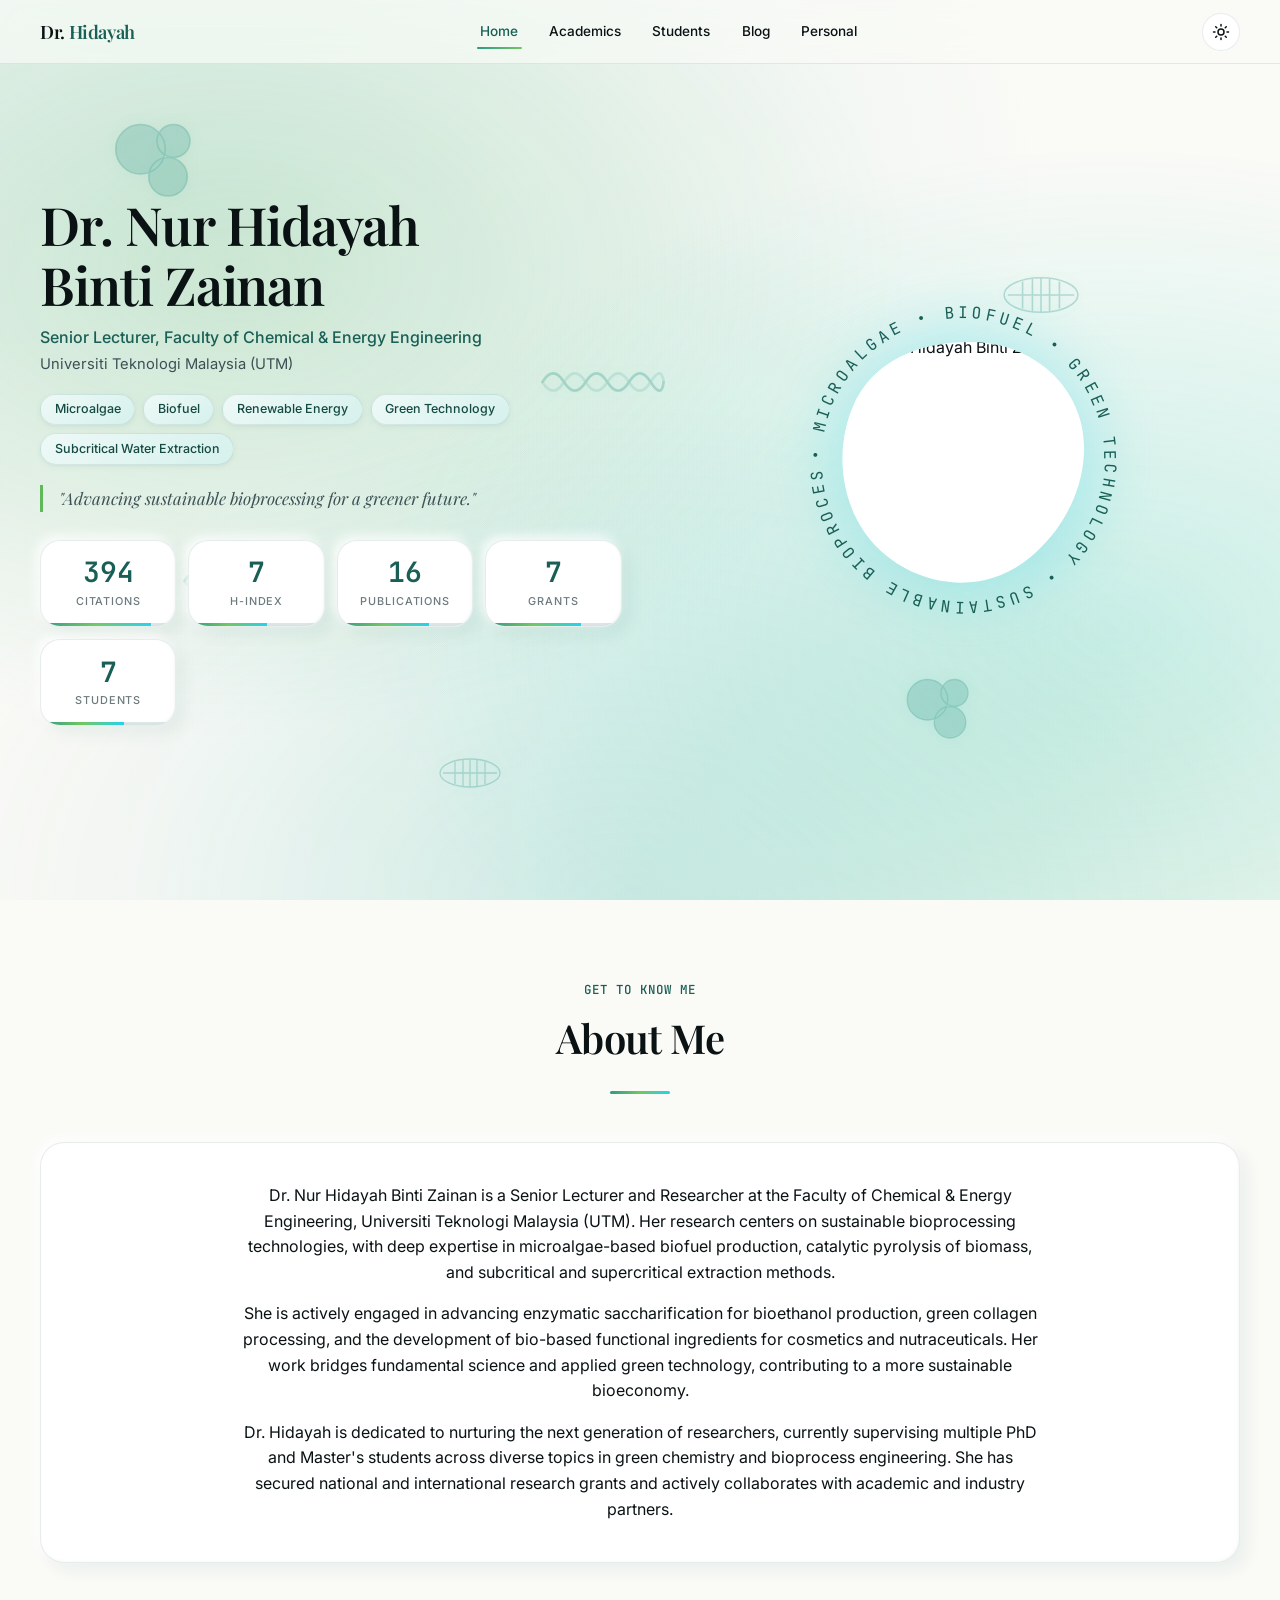
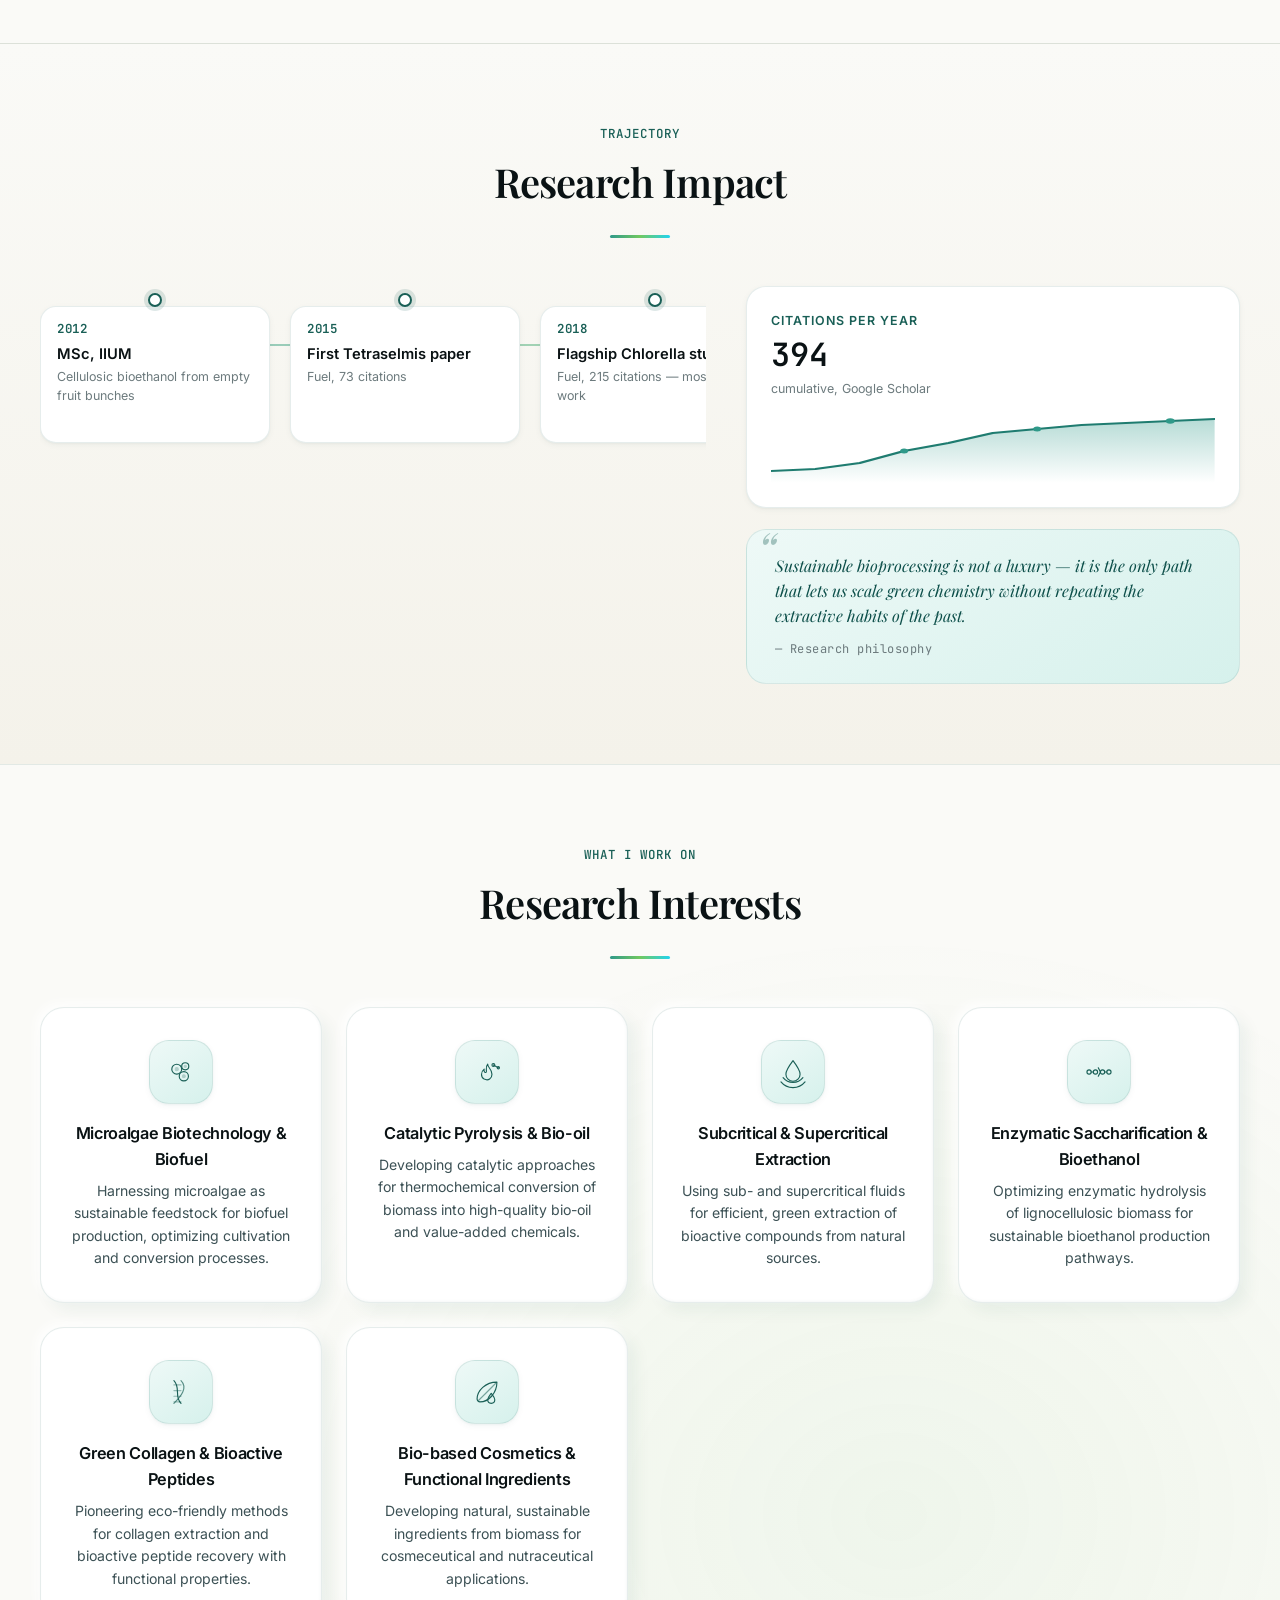
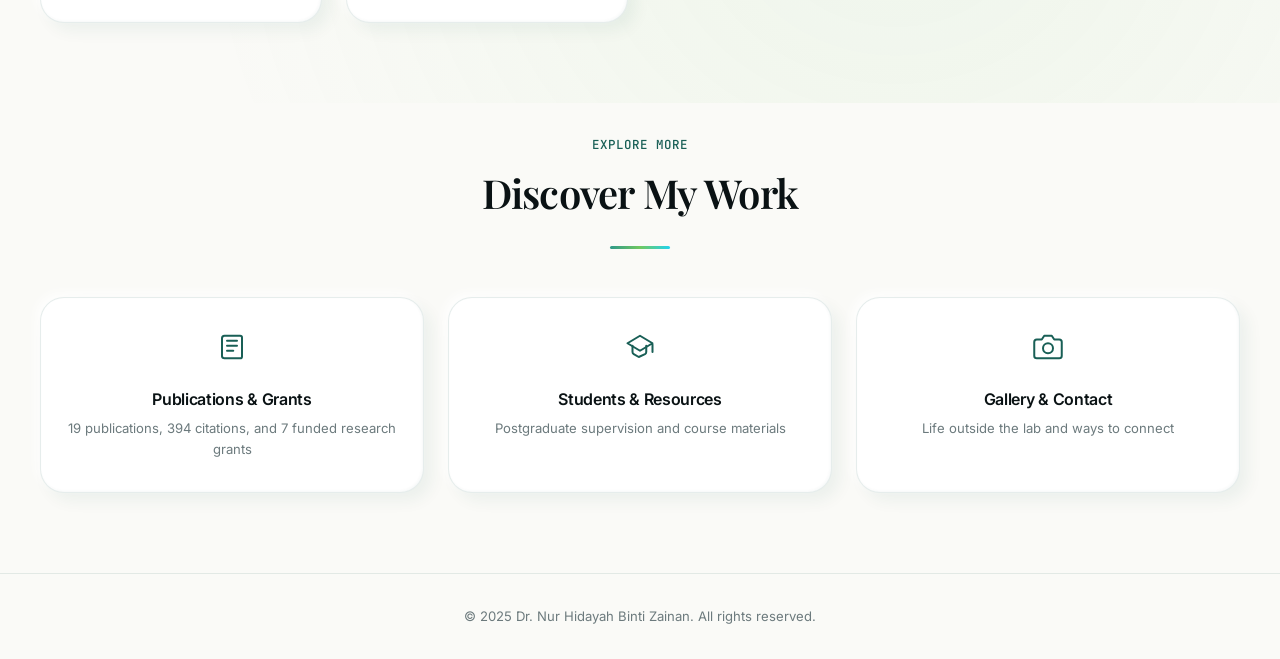
==== commit 397c546d: "Swap hero photo to Hidayah_profile_pic.png; reduce size 25% - index.html: hero <img> src → Hidayah_p" ====
--- a/index.html
+++ b/index.html
@@ -15,12 +15,12 @@
   <meta property="og:description" content="Senior Lecturer at UTM specializing in microalgae biotechnology, biofuel, green technology, and subcritical water extraction. 394 citations, h-index 7." />
   <meta property="og:url" content="https://hidayah.biomechemical.com/" />
   <meta property="og:type" content="profile" />
-  <meta property="og:image" content="https://hidayah.biomechemical.com/Profile_pic.png" />
+  <meta property="og:image" content="https://hidayah.biomechemical.com/Hidayah_profile_pic.png" />
   <meta property="og:site_name" content="Dr. Nur Hidayah Binti Zainan" />
   <meta name="twitter:card" content="summary" />
   <meta name="twitter:title" content="Dr. Nur Hidayah Binti Zainan | Microalgae & Biofuel Researcher" />
   <meta name="twitter:description" content="Senior Lecturer at UTM specializing in microalgae biotechnology, biofuel, and green technology." />
-  <meta name="twitter:image" content="https://hidayah.biomechemical.com/Profile_pic.png" />
+  <meta name="twitter:image" content="https://hidayah.biomechemical.com/Hidayah_profile_pic.png" />
   <script type="application/ld+json">
   {
     "@context": "https://schema.org",
@@ -34,7 +34,7 @@
     },
     "affiliation": "Faculty of Chemical and Energy Engineering",
     "url": "https://hidayah.biomechemical.com",
-    "image": "https://hidayah.biomechemical.com/Profile_pic.png",
+    "image": "https://hidayah.biomechemical.com/Hidayah_profile_pic.png",
     "email": "nurhidayah.zainan@utm.my",
     "sameAs": [
       "https://scholar.google.com.my/citations?user=Ul5HjwEAAAAJ&hl=en&oi=ao",
@@ -271,7 +271,7 @@
             </text>
           </svg>
           <div class="hero-photo-blob">
-            <img src="Profile_pic.png" alt="Dr. Nur Hidayah Binti Zainan" class="hero-photo" width="380" height="380" />
+            <img src="Hidayah_profile_pic.png" alt="Dr. Nur Hidayah Binti Zainan" class="hero-photo" width="285" height="285" />
           </div>
         </div>
       </div>
--- a/styles.css
+++ b/styles.css
@@ -549,7 +549,7 @@
 .hero-photo-wrapper {
   position: relative;
   display: flex; justify-content: center; align-items: center;
-  width: min(100%, 380px);
+  width: min(100%, 285px);
   aspect-ratio: 1;
   margin: 0 auto;
 }
